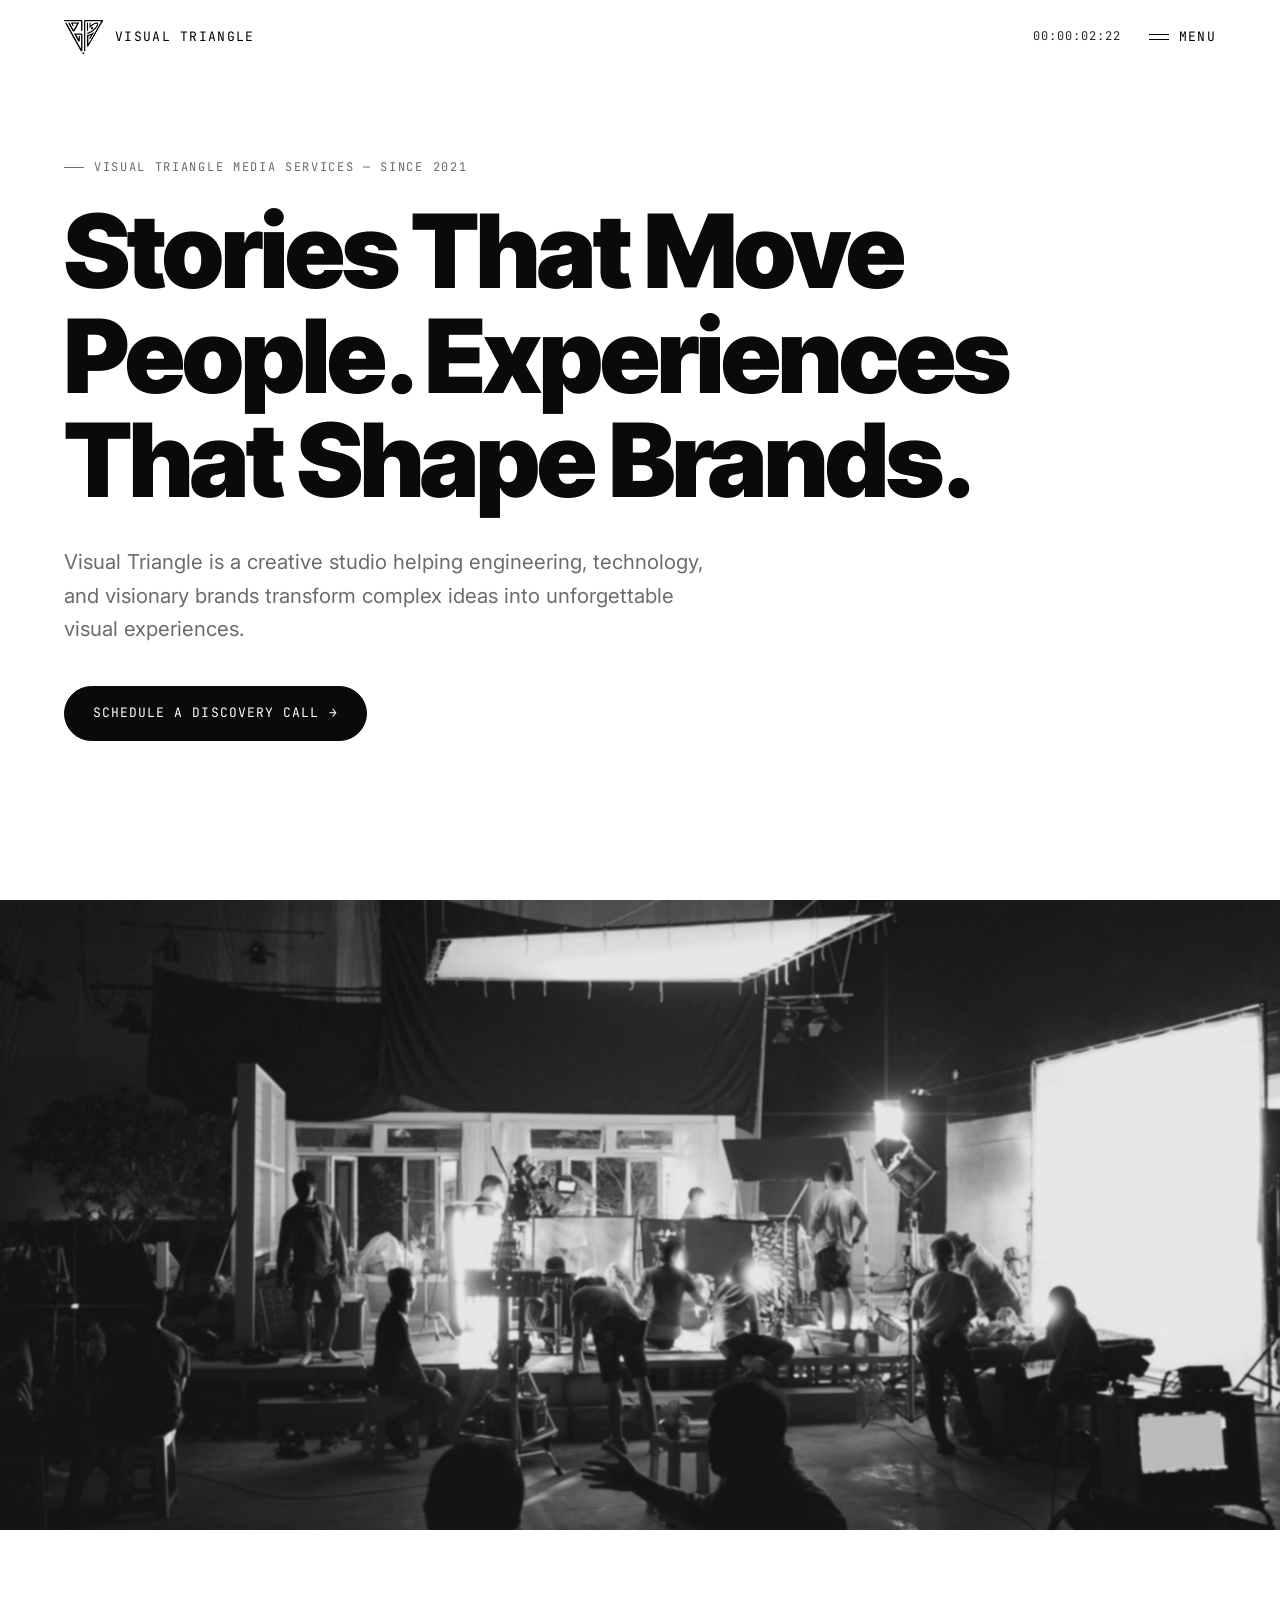
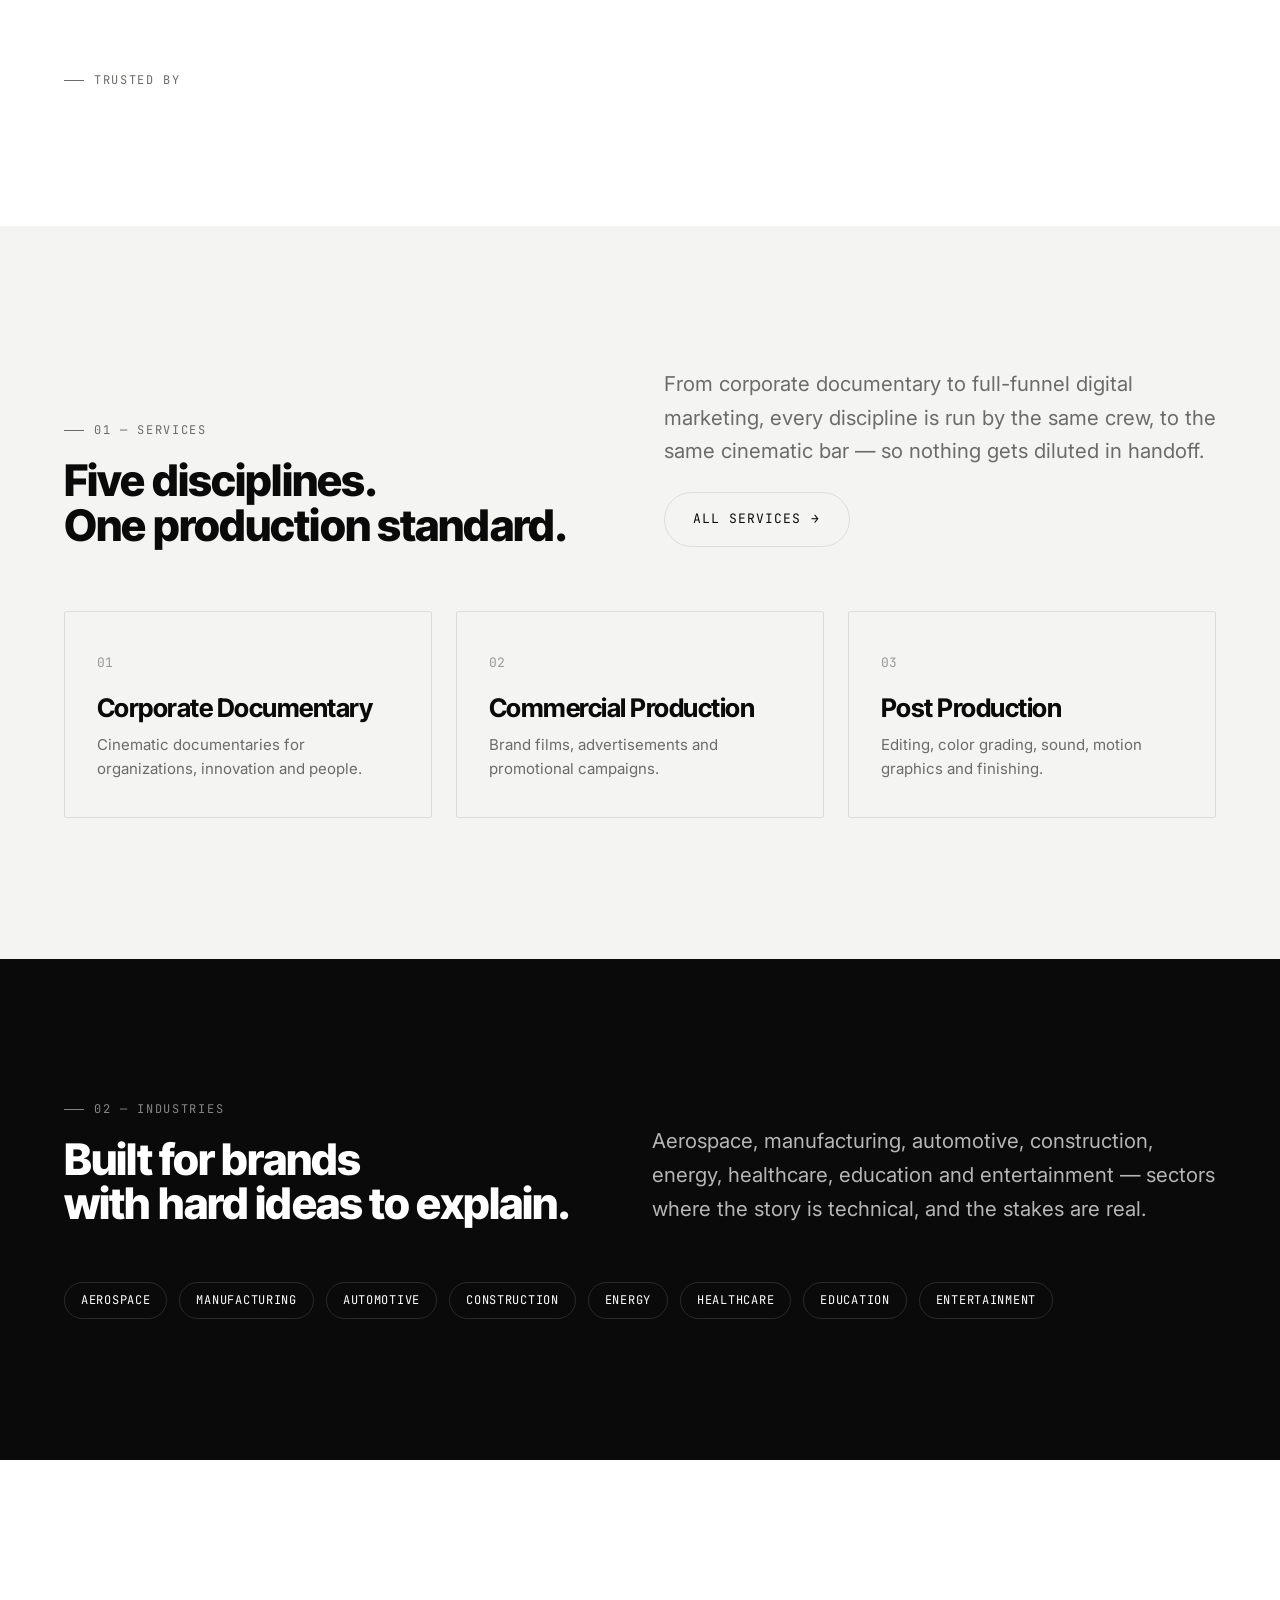
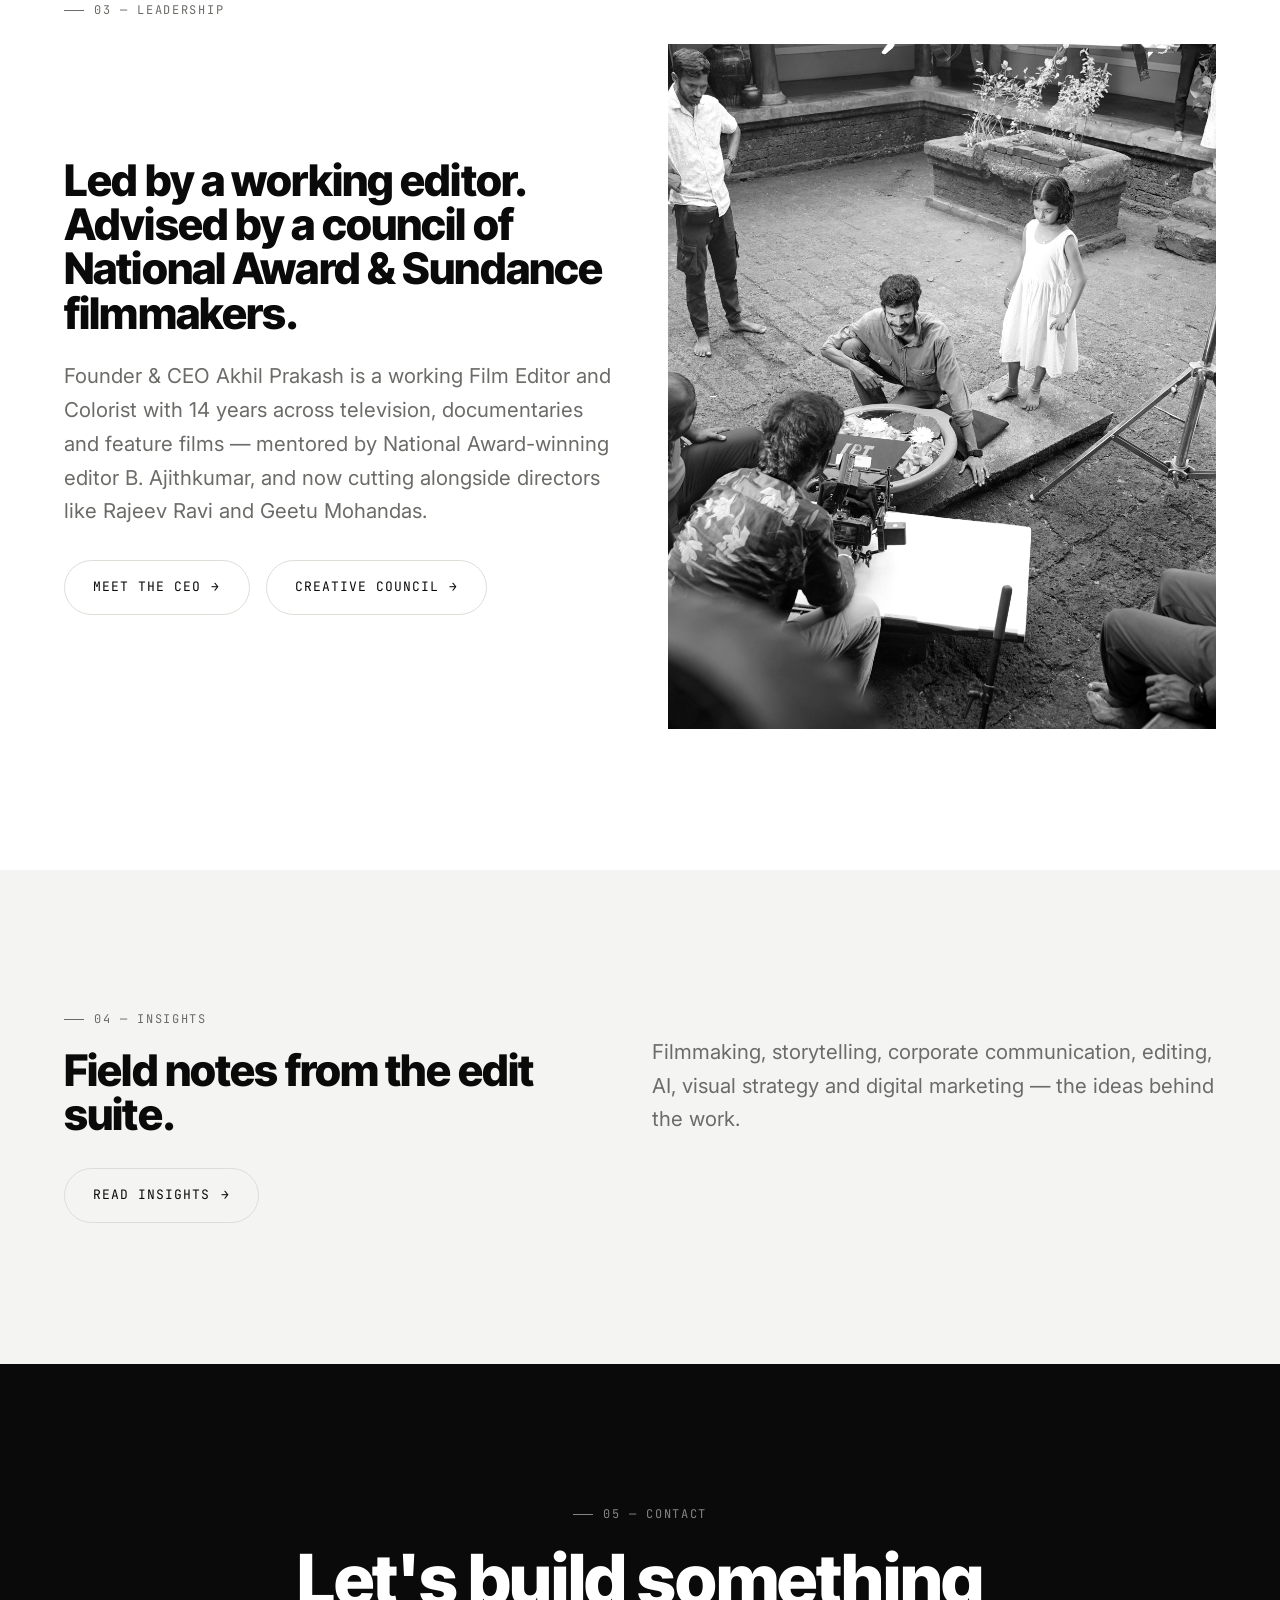
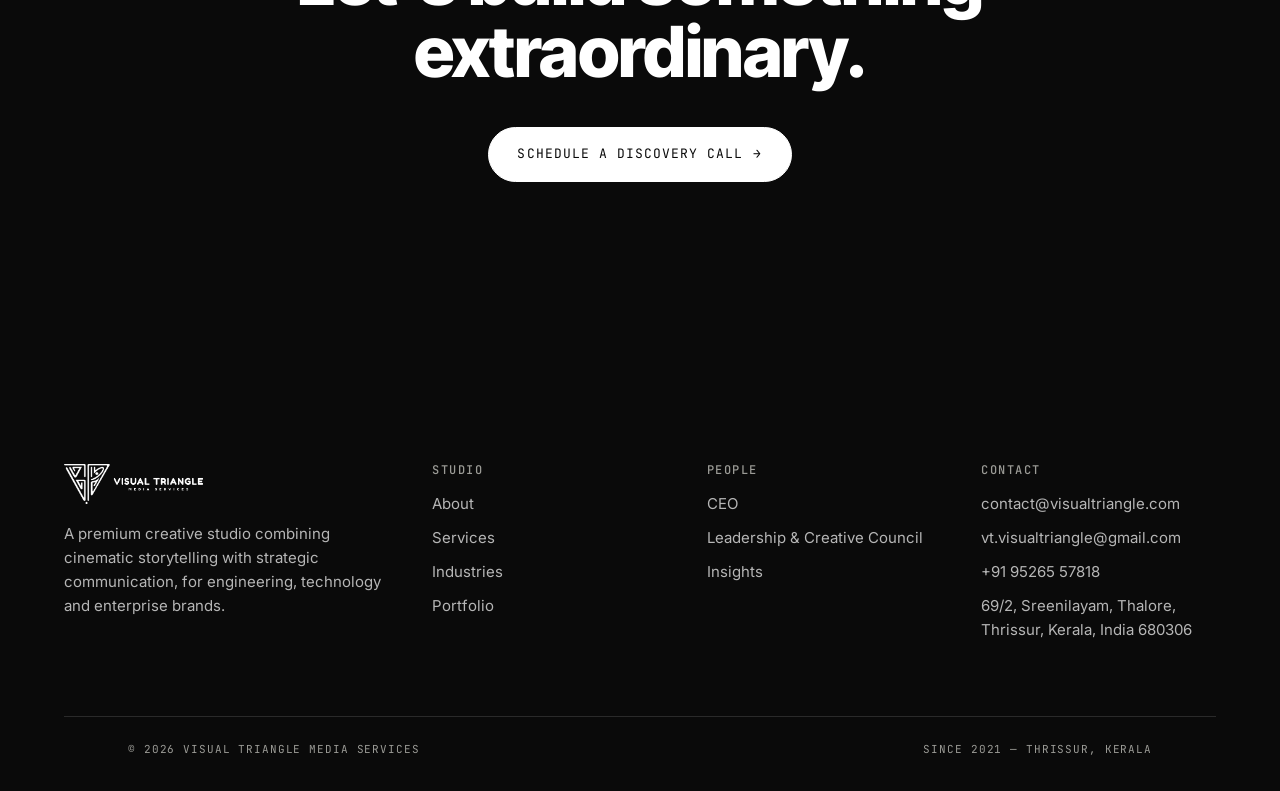
==== index.html @ 9cadf544 "Add files via upload" ====
<!DOCTYPE html>
<html lang="en">
<head>
<meta charset="UTF-8">
<meta name="viewport" content="width=device-width, initial-scale=1">
<title>Home — Visual Triangle Media Services</title>
<meta name="description" content="Engineering precision, cinematic storytelling — Visual Triangle Media Services.">
<link rel="icon" href="assets/vt_icon_black.png">
<link rel="stylesheet" href="styles.css">
</head>
<body>

<nav class="nav">
  <a href="index.html" class="nav-left">
    <img src="assets/vt_icon.png" class="nav-logo" alt="Visual Triangle">
    <span class="nav-word">Visual Triangle</span>
  </a>
  <div class="nav-right">
    <span class="timecode" data-timecode>00:00:00:00</span>
    <button class="menu-btn" data-menu-open>
      <span class="bars"><span></span><span></span></span>
      Menu
    </button>
  </div>
</nav>

<div class="nav-overlay" data-nav-overlay>
  <div class="nav-overlay-top">
    <a href="index.html" class="nav-left">
      <img src="assets/vt_icon.png" class="nav-logo" alt="Visual Triangle">
      <span class="nav-word">Visual Triangle</span>
    </a>
    <button class="nav-overlay-close" data-menu-close>Close &times;</button>
  </div>
  <ul class="nav-links">
    <li><a href="index.html"><span class="idx">01</span>Home</a></li>
<li><a href="about.html"><span class="idx">02</span>About</a></li>
<li><a href="services.html"><span class="idx">03</span>Services</a></li>
<li><a href="industries.html"><span class="idx">04</span>Industries</a></li>
<li><a href="portfolio.html"><span class="idx">05</span>Portfolio</a></li>
<li><a href="insights.html"><span class="idx">06</span>Insights</a></li>
<li><a href="contact.html"><span class="idx">07</span>Contact</a></li>
  </ul>
  <div class="nav-overlay-foot">
    <a href="mailto:contact@visualtriangle.com">contact@visualtriangle.com</a>
    <a href="mailto:vt.visualtriangle@gmail.com">vt.visualtriangle@gmail.com</a>
    <a href="tel:+919526557818">+91 95265 57818</a>
    <span>Thrissur, Kerala, India</span>
    <span>Since 2021</span>
  </div>
</div>

<header class="section" style="min-height:100vh; display:flex; flex-direction:column; justify-content:center; padding-top:140px;">
  <div class="wrap">
    <p class="eyebrow reveal">Visual Triangle Media Services — Since 2021</p>
    <h1 class="display-1 reveal" style="margin-top:22px; max-width:1100px;">Stories That Move<br>People. Experiences<br>That Shape Brands.</h1>
    <p class="lede reveal" style="margin-top:32px;">Visual Triangle is a creative studio helping engineering,
      technology, and visionary brands transform complex ideas into unforgettable visual experiences.</p>
    <div class="reveal" style="margin-top:40px; display:flex; gap:16px; flex-wrap:wrap;">
      <a href="contact.html" class="btn btn-solid">Schedule a Discovery Call <span class="btn-arrow">&rarr;</span></a>
    </div>
  </div>
</header>

<div class="figure reveal" style="height:70vh;">
  <img src="assets/photography/hero_filmset.jpg" alt="Visual Triangle on set, lighting a film production" class="kicker-photo">
</div>

<section class="section" style="padding-bottom:56px;">
  <div class="wrap">
    <p class="eyebrow reveal">Trusted by</p>
  </div>
  <div class="marquee reveal" style="margin-top:28px;">
    <div class="marquee-track">
      <img src="assets/clients/kaizen.png" alt="Kaizen">
      <img src="assets/clients/kolo.png" alt="Kolo">
      <img src="assets/clients/undp.png" alt="UNDP">
      <img src="assets/clients/bj_roofing.png" alt="B&J Roofing">
      <img src="assets/clients/bmh.png" alt="BMH">
      <img src="assets/clients/kwalkrete.png" alt="KwalKrete">
      <img src="assets/clients/roof_makers.png" alt="Roof Makers">
      <img src="assets/clients/nandilath_gmart.png" alt="Nandilath G-Mart">
      <img src="assets/clients/espanshe.png" alt="Espanshe">
      <img src="assets/clients/collective.png" alt="Collective Phase One">
      <img src="assets/clients/stoki.png" alt="Stoki">
      <img src="assets/clients/ansklu.png" alt="Ansklu">
      <img src="assets/clients/alpha_palliative.png" alt="Alpha Palliative Care">
      <img src="assets/clients/muzik247.png" alt="Muzik 247">
      <img src="assets/clients/thekkepat_films.png" alt="Thekkepat Films">
      <img src="assets/clients/kerala_forest.png" alt="Kerala Forest Department">
      <img src="assets/clients/ashwathy_chips.png" alt="Ashwathy Chips">
      <img src="assets/clients/filmroll.png" alt="Filmroll">
      <img src="assets/clients/ironmeka.png" alt="Ironmeka">
      <img src="assets/clients/konface.png" alt="Konface">
      <img src="assets/clients/cadbury.png" alt="Cadbury">
      <img src="assets/clients/impam.png" alt="Impam">
      <img src="assets/clients/kirtilals.png" alt="Kirtilals">
      <img src="assets/clients/myg.png" alt="MyG">
      <img src="assets/clients/swad.png" alt="Swad">
      <img src="assets/clients/netflix.png" alt="Netflix">
      <img src="assets/clients/sonyliv.png" alt="Sony LIV">
      <img src="assets/clients/disney_hotstar.png" alt="Disney+ Hotstar">
      <img src="assets/clients/jiohotstar.png" alt="JioHotstar">
      <!-- duplicate set for seamless loop -->
      <img src="assets/clients/kaizen.png" alt="Kaizen">
      <img src="assets/clients/kolo.png" alt="Kolo">
      <img src="assets/clients/undp.png" alt="UNDP">
      <img src="assets/clients/bj_roofing.png" alt="B&J Roofing">
      <img src="assets/clients/bmh.png" alt="BMH">
      <img src="assets/clients/kwalkrete.png" alt="KwalKrete">
      <img src="assets/clients/roof_makers.png" alt="Roof Makers">
      <img src="assets/clients/nandilath_gmart.png" alt="Nandilath G-Mart">
      <img src="assets/clients/espanshe.png" alt="Espanshe">
      <img src="assets/clients/collective.png" alt="Collective Phase One">
      <img src="assets/clients/stoki.png" alt="Stoki">
      <img src="assets/clients/ansklu.png" alt="Ansklu">
      <img src="assets/clients/alpha_palliative.png" alt="Alpha Palliative Care">
      <img src="assets/clients/muzik247.png" alt="Muzik 247">
      <img src="assets/clients/thekkepat_films.png" alt="Thekkepat Films">
      <img src="assets/clients/kerala_forest.png" alt="Kerala Forest Department">
      <img src="assets/clients/ashwathy_chips.png" alt="Ashwathy Chips">
      <img src="assets/clients/filmroll.png" alt="Filmroll">
      <img src="assets/clients/ironmeka.png" alt="Ironmeka">
      <img src="assets/clients/konface.png" alt="Konface">
      <img src="assets/clients/cadbury.png" alt="Cadbury">
      <img src="assets/clients/impam.png" alt="Impam">
      <img src="assets/clients/kirtilals.png" alt="Kirtilals">
      <img src="assets/clients/myg.png" alt="MyG">
      <img src="assets/clients/swad.png" alt="Swad">
      <img src="assets/clients/netflix.png" alt="Netflix">
      <img src="assets/clients/sonyliv.png" alt="Sony LIV">
      <img src="assets/clients/disney_hotstar.png" alt="Disney+ Hotstar">
      <img src="assets/clients/jiohotstar.png" alt="JioHotstar">
    </div>
  </div>
</section>

<section class="section section-dim">
  <div class="wrap">
    <div class="grid grid-2" style="align-items:end; gap:48px;">
      <div class="reveal">
        <p class="eyebrow">01 — Services</p>
        <h2 class="display-3" style="margin-top:18px;">Five disciplines.<br>One production standard.</h2>
      </div>
      <div class="reveal">
        <p class="lede">From corporate documentary to full-funnel digital marketing, every discipline is run by the
          same crew, to the same cinematic bar — so nothing gets diluted in handoff.</p>
        <a href="services.html" class="btn btn-ghost" style="margin-top:24px;">All Services <span class="btn-arrow">&rarr;</span></a>
      </div>
    </div>

    <div class="grid grid-3" style="margin-top:64px;">
      <div class="hairline-card reveal">
        <span class="index-num">01</span>
        <h3 class="h4" style="margin-top:20px;">Corporate Documentary</h3>
        <p style="margin-top:12px; color:var(--gray); font-size:15px;">Cinematic documentaries for organizations, innovation and people.</p>
      </div>
      <div class="hairline-card reveal">
        <span class="index-num">02</span>
        <h3 class="h4" style="margin-top:20px;">Commercial Production</h3>
        <p style="margin-top:12px; color:var(--gray); font-size:15px;">Brand films, advertisements and promotional campaigns.</p>
      </div>
      <div class="hairline-card reveal">
        <span class="index-num">03</span>
        <h3 class="h4" style="margin-top:20px;">Post Production</h3>
        <p style="margin-top:12px; color:var(--gray); font-size:15px;">Editing, color grading, sound, motion graphics and finishing.</p>
      </div>
    </div>
  </div>
</section>

<section class="section section-dark">
  <div class="wrap">
    <div class="grid grid-2" style="align-items:end;">
      <div class="reveal">
        <p class="eyebrow">02 — Industries</p>
        <h2 class="display-3" style="margin-top:18px;">Built for brands<br>with hard ideas to explain.</h2>
      </div>
      <p class="lede reveal">Aerospace, manufacturing, automotive, construction, energy, healthcare, education and
        entertainment — sectors where the story is technical, and the stakes are real.</p>
    </div>
    <div class="reveal" style="margin-top:56px; display:flex; flex-wrap:wrap; gap:12px;">
      <span class="tag-pill">Aerospace</span><span class="tag-pill">Manufacturing</span>
      <span class="tag-pill">Automotive</span><span class="tag-pill">Construction</span>
      <span class="tag-pill">Energy</span><span class="tag-pill">Healthcare</span>
      <span class="tag-pill">Education</span><span class="tag-pill">Entertainment</span>
    </div>
  </div>
</section>

<section class="section">
  <div class="wrap">
    <p class="eyebrow reveal">03 — Leadership</p>
    <div class="grid grid-2" style="margin-top:24px; gap:56px; align-items:center;">
      <div class="reveal">
        <h2 class="display-3">Led by a working editor.<br>Advised by a council of<br>National Award &amp; Sundance<br>filmmakers.</h2>
        <p class="lede" style="margin-top:24px;">Founder &amp; CEO Akhil Prakash is a working Film Editor and Colorist
          with 14 years across television, documentaries and feature films — mentored by National Award-winning
          editor B. Ajithkumar, and now cutting alongside directors like Rajeev Ravi and Geetu Mohandas.</p>
        <div style="margin-top:32px; display:flex; gap:16px; flex-wrap:wrap;">
          <a href="ceo.html" class="btn btn-ghost">Meet the CEO <span class="btn-arrow">&rarr;</span></a>
          <a href="leadership.html" class="btn btn-ghost">Creative Council <span class="btn-arrow">&rarr;</span></a>
        </div>
      </div>
      <div class="figure reveal" style="aspect-ratio:4/5;">
        <img src="assets/photography/leadership_home.jpg" alt="Akhil Prakash on set" class="kicker-photo">
      </div>
    </div>
  </div>
</section>

<section class="section section-dim">
  <div class="wrap">
    <div class="grid grid-2" style="align-items:end;">
      <div class="reveal">
        <p class="eyebrow">04 — Insights</p>
        <h2 class="display-3" style="margin-top:18px;">Field notes from the edit suite.</h2>
      </div>
      <p class="lede reveal">Filmmaking, storytelling, corporate communication, editing, AI, visual strategy and
        digital marketing — the ideas behind the work.</p>
    </div>
    <a href="insights.html" class="btn btn-ghost reveal" style="margin-top:32px;">Read Insights <span class="btn-arrow">&rarr;</span></a>
  </div>
</section>

<section class="section section-dark" style="text-align:center;">
  <div class="wrap">
    <p class="eyebrow reveal" style="justify-content:center;">05 — Contact</p>
    <h2 class="display-2 reveal" style="margin-top:20px;">Let's build something<br>extraordinary.</h2>
    <div class="reveal" style="margin-top:40px;">
      <a href="contact.html" class="btn btn-solid">Schedule a Discovery Call <span class="btn-arrow">&rarr;</span></a>
    </div>
  </div>
</section>

<footer class="site-footer">
  <div class="footer-top">
    <div class="footer-brand">
      <img src="assets/vt_logo.png" class="footer-logo" alt="Visual Triangle Media Services">
      <p>A premium creative studio combining cinematic storytelling with strategic communication, for engineering, technology and enterprise brands.</p>
    </div>
    <div class="footer-col">
      <h4>Studio</h4>
      <a href="about.html">About</a>
      <a href="services.html">Services</a>
      <a href="industries.html">Industries</a>
      <a href="portfolio.html">Portfolio</a>
    </div>
    <div class="footer-col">
      <h4>People</h4>
      <a href="ceo.html">CEO</a>
      <a href="leadership.html">Leadership &amp; Creative Council</a>
      <a href="insights.html">Insights</a>
    </div>
    <div class="footer-col">
      <h4>Contact</h4>
      <a href="mailto:contact@visualtriangle.com">contact@visualtriangle.com</a>
      <a href="mailto:vt.visualtriangle@gmail.com">vt.visualtriangle@gmail.com</a>
      <a href="tel:+919526557818">+91 95265 57818</a>
      <p>69/2, Sreenilayam, Thalore,<br>Thrissur, Kerala, India&nbsp;680306</p>
    </div>
  </div>
  <div class="footer-bottom">
    <span>&copy; <span data-year>2026</span> Visual Triangle Media Services</span>
    <span>Since 2021 — Thrissur, Kerala</span>
  </div>
</footer>
<script src="script.js"></script>
</body>
</html>
---- styles.css ----
/* ===================================================================
   VISUAL TRIANGLE — DESIGN SYSTEM
   Reference language: Apple (precision/restraint), SpaceX (bold grotesk,
   mission confidence), A24 (cinematic full-bleed, generous whitespace).
   Pure black / white / gray. No accent color.
   Signature: a running edit-timecode readout in the nav — the studio's
   whole identity is "engineering precision, cinematic storytelling",
   and a timecode is the one instrument that measures both.
=================================================================== */

@import url('https://fonts.googleapis.com/css2?family=Inter:wght@400;500;600&family=Inter+Tight:wght@700;800;900&family=JetBrains+Mono:wght@400;500&display=swap');

:root{
  --ink:#0A0A0A;
  --paper:#FFFFFF;
  --paper-dim:#F4F4F2;
  --line-on-light:#DDDDD8;
  --line-on-dark:#2A2A2A;
  --gray:#6B6B68;
  --gray-light:#9B9B96;
  --white-70:rgba(255,255,255,.7);
  --white-50:rgba(255,255,255,.5);
  --black-70:rgba(10,10,10,.7);
  --black-50:rgba(10,10,10,.5);

  --display: 'Inter Tight', 'Helvetica Neue', Arial, sans-serif;
  --body: 'Inter', 'Helvetica Neue', Arial, sans-serif;
  --mono: 'JetBrains Mono', 'SF Mono', Menlo, monospace;

  --edge: clamp(24px, 5vw, 96px);
  --section-pad: clamp(72px, 11vw, 160px);
  --radius: 2px;
}

*{margin:0;padding:0;box-sizing:border-box;}
html{scroll-behavior:smooth;}
@media (prefers-reduced-motion: reduce){
  html{scroll-behavior:auto;}
  *{animation-duration:.001ms !important; animation-iteration-count:1 !important; transition-duration:.001ms !important;}
}

body{
  font-family:var(--body);
  background:var(--paper);
  color:var(--ink);
  font-size:17px;
  line-height:1.6;
  -webkit-font-smoothing:antialiased;
  overflow-x:hidden;
}

img{max-width:100%;display:block;}
a{color:inherit;text-decoration:none;}
ul{list-style:none;}
button{font:inherit;background:none;border:none;cursor:pointer;color:inherit;}

/* ---------- type scale ---------- */
h1,h2,h3,h4{font-family:var(--display);font-weight:800;letter-spacing:-0.02em;line-height:1.02;}
.display-1{font-size:clamp(48px, 8vw, 128px);font-weight:900;letter-spacing:-0.03em;}
.display-2{font-size:clamp(36px, 5.5vw, 84px);font-weight:800;}
.display-3{font-size:clamp(28px, 3.4vw, 52px);font-weight:800;}
.h4{font-size:clamp(20px,2vw,26px);font-weight:700;}

.eyebrow{
  font-family:var(--mono);
  font-size:12px;
  letter-spacing:.14em;
  text-transform:uppercase;
  color:var(--gray);
  display:flex;
  align-items:center;
  gap:10px;
}
.eyebrow::before{content:"";width:20px;height:1px;background:currentColor;display:inline-block;}

.lede{font-size:clamp(17px,1.6vw,21px);color:var(--gray);line-height:1.65;max-width:640px;}
.on-dark .lede, .section-dark .lede{color:var(--white-70);}
.on-dark .eyebrow, .section-dark .eyebrow{color:var(--white-50);}

/* ---------- layout ---------- */
.wrap{padding-left:var(--edge);padding-right:var(--edge);}
.section{padding-top:var(--section-pad);padding-bottom:var(--section-pad);}
.section-dark{background:var(--ink);color:var(--paper);}
.section-dim{background:var(--paper-dim);}
.rule{height:1px;background:var(--line-on-light);border:none;}
.section-dark .rule{background:var(--line-on-dark);}

.grid{display:grid;gap:24px;}
.grid-2{grid-template-columns:repeat(2,1fr);}
.grid-3{grid-template-columns:repeat(3,1fr);}
.grid-4{grid-template-columns:repeat(4,1fr);}
.grid-12{grid-template-columns:repeat(12,1fr);}

@media (max-width: 900px){
  .grid-2,.grid-3{grid-template-columns:1fr;}
  .grid-4{grid-template-columns:repeat(2,1fr);}
}
@media (max-width: 520px){
  .grid-4{grid-template-columns:1fr;}
}

.council-row{display:grid; grid-template-columns:140px 1fr 1.6fr; gap:40px; align-items:start;}
@media (max-width: 900px){
  .council-row{grid-template-columns:100px 1fr; }
  .council-row .council-bio{grid-column:1 / -1;}
}
@media (max-width: 560px){
  .council-row{grid-template-columns:1fr;}
  .council-row .council-bio{grid-column:auto;}
}

.article-row{display:grid; grid-template-columns:220px 1fr; gap:40px; padding:48px 0;}
@media (max-width: 700px){
  .article-row{grid-template-columns:1fr; gap:14px;}
}

/* ---------- buttons ---------- */
.btn{
  display:inline-flex;align-items:center;gap:10px;
  font-family:var(--mono);font-size:13px;letter-spacing:.08em;text-transform:uppercase;
  padding:16px 28px;border-radius:999px;border:1px solid var(--ink);
  transition:background .25s ease, color .25s ease, border-color .25s ease, transform .2s ease;
  white-space:nowrap;
}
.btn:hover{transform:translateY(-1px);}
.btn-solid{background:var(--ink);color:var(--paper);}
.btn-solid:hover{background:#2A2A2A;}
.on-dark .btn, .section-dark .btn{border-color:var(--paper);}
.on-dark .btn-solid, .section-dark .btn-solid{background:var(--paper);color:var(--ink);}
.on-dark .btn-solid:hover, .section-dark .btn-solid:hover{background:#E5E5E0;}
.btn-ghost{border-color:var(--line-on-light);}
.on-dark .btn-ghost, .section-dark .btn-ghost{border-color:var(--line-on-dark);}
.btn-arrow{transition:transform .25s ease;}
.btn:hover .btn-arrow{transform:translateX(3px);}

/* ---------- nav ---------- */
.nav{
  position:fixed;top:0;left:0;right:0;z-index:100;
  display:flex;align-items:center;justify-content:space-between;
  padding:20px var(--edge);
  mix-blend-mode:difference;
}
.nav-left{display:flex;align-items:center;gap:12px;}
.nav-logo{height:34px;width:auto;}
.nav-word{font-family:var(--mono);font-size:13px;letter-spacing:.1em;color:#fff;text-transform:uppercase;}
.nav-right{display:flex;align-items:center;gap:28px;}
.timecode{font-family:var(--mono);font-size:12px;letter-spacing:.08em;color:#fff;opacity:.85;}
.menu-btn{font-family:var(--mono);font-size:13px;letter-spacing:.1em;text-transform:uppercase;color:#fff;display:flex;align-items:center;gap:10px;}
.menu-btn .bars{display:flex;flex-direction:column;gap:4px;width:20px;}
.menu-btn .bars span{height:1px;background:#fff;display:block;}

/* full-screen nav overlay */
.nav-overlay{
  position:fixed;inset:0;z-index:200;
  background:var(--ink);color:var(--paper);
  display:flex;flex-direction:column;justify-content:space-between;
  padding:20px var(--edge) 32px;
  overflow-y:auto;
  transform:translateY(-100%);
  transition:transform .55s cubic-bezier(.76,0,.24,1);
  pointer-events:none;
}
.nav-overlay.open{transform:translateY(0); pointer-events:auto;}
.nav-overlay-top{display:flex;align-items:center;justify-content:space-between;}
.nav-overlay-close{font-family:var(--mono);font-size:13px;letter-spacing:.1em;text-transform:uppercase;display:flex;align-items:center;gap:10px;}
.nav-links{margin-top:auto;margin-bottom:auto;}
.nav-links li{border-top:1px solid var(--line-on-dark);}
.nav-links li:last-child{border-bottom:1px solid var(--line-on-dark);}
.nav-links a{
  display:flex;align-items:baseline;gap:22px;
  padding:16px 0;font-family:var(--display);font-weight:800;
  font-size:clamp(30px,5.6vw,58px);letter-spacing:-0.02em;
  transition:padding-left .3s ease, color .3s ease;
}
.nav-links a .idx{font-family:var(--mono);font-size:14px;color:var(--gray-light);font-weight:400;}
.nav-links a:hover{padding-left:18px;color:var(--white-70);}
.nav-overlay-foot{display:flex;flex-wrap:wrap;gap:12px 32px;font-family:var(--mono);font-size:12px;letter-spacing:.06em;color:var(--gray-light);text-transform:uppercase;}
.nav-overlay-foot a:hover{color:#fff;}

body.nav-open{overflow:hidden;}

/* ---------- footer ---------- */
.site-footer{background:var(--ink);color:var(--paper);padding:var(--section-pad) 0 32px;}
.footer-top{display:grid;grid-template-columns:1.4fr 1fr 1fr 1fr;gap:40px;padding:0 var(--edge) 64px;}
.footer-logo{height:40px;width:auto;margin-bottom:18px;display:block;}
.footer-brand p{color:var(--white-70);max-width:320px;font-size:15px;}
.footer-col h4{font-family:var(--mono);font-size:12px;letter-spacing:.12em;text-transform:uppercase;color:var(--gray-light);margin-bottom:16px;font-weight:500;}
.footer-col a, .footer-col p{display:block;color:var(--white-70);font-size:15px;margin-bottom:10px;transition:color .2s;}
.footer-col a:hover{color:#fff;}
.footer-bottom{display:flex;justify-content:space-between;align-items:center;padding:24px var(--edge) 0;border-top:1px solid var(--line-on-dark);margin:0 var(--edge);font-family:var(--mono);font-size:11px;letter-spacing:.08em;color:var(--gray-light);text-transform:uppercase;flex-wrap:wrap;gap:12px;}

@media (max-width:900px){
  .footer-top{grid-template-columns:1fr 1fr;padding-left:var(--edge);padding-right:var(--edge);}
  .footer-bottom{margin:0;padding-left:var(--edge);padding-right:var(--edge);}
}

/* ---------- reveal on scroll ---------- */
.reveal{opacity:0;transform:translateY(24px);transition:opacity .8s ease, transform .8s ease;}
.reveal.in{opacity:1;transform:none;}

/* ---------- misc components ---------- */
.hairline-card{border:1px solid var(--line-on-light);padding:36px 32px;border-radius:var(--radius);transition:border-color .25s ease, background .25s ease, transform .25s ease, box-shadow .25s ease;}
.hairline-card:hover{border-color:var(--ink); transform:translateY(-4px); box-shadow:0 16px 32px rgba(0,0,0,.08);}

/* ---- Insights: topic grid boxes ---- */
.insight-box{display:block; padding:28px 26px; border-right:1px solid var(--line-on-light); border-bottom:1px solid var(--line-on-light); background:var(--paper); transition:background .2s ease, color .2s ease;}
.insight-box:hover{background:var(--paper-dim);}
.insight-box .index-num{font-family:var(--mono); font-size:12px; color:var(--gray-light);}
.insight-box-title{margin-top:18px; font-size:19px;}
.insight-box-dark{background:var(--ink); color:var(--paper); border-right:none;}
.insight-box-dark .insight-box-title{color:var(--paper);}
.insight-box-dark .index-num{color:var(--gray-light);}
.insight-box-dark:hover{background:#1c1c1c;}
@media (max-width:900px){
  .insight-box{border-right:1px solid var(--line-on-light);}
}

/* ---- Insights: click-to-expand article accordion ---- */
details.insight-article summary{list-style:none; cursor:pointer; display:flex; align-items:center; justify-content:space-between; gap:20px; padding:28px 0; font-family:var(--mono);}
details.insight-article summary::-webkit-details-marker{display:none;}
details.insight-article summary .eyebrow{color:var(--gray);}
details.insight-article summary .index-num{color:var(--gray-light);}
details.insight-article .insight-toggle{font-family:var(--mono); font-size:13px; letter-spacing:.04em; color:var(--ink); white-space:nowrap; display:flex; align-items:center; gap:6px;}
details.insight-article[open] summary .insight-toggle{color:var(--gray);}
details.insight-article .insight-article-body{padding-bottom:32px;}
.section-dark .hairline-card{border-color:var(--line-on-dark);}
.section-dark .hairline-card:hover{border-color:var(--paper); box-shadow:0 16px 32px rgba(0,0,0,.5);}

.tile-box{transition:background .25s ease, transform .25s ease, box-shadow .25s ease; position:relative; z-index:1;}
.tile-box:hover{transform:translateY(-4px); box-shadow:0 16px 32px rgba(0,0,0,.08); z-index:2;}
.section-dark .tile-box:hover, .tile-box.on-dark:hover{box-shadow:0 16px 32px rgba(0,0,0,.5);}

.index-num{font-family:var(--mono);font-size:13px;color:var(--gray-light);}

.marquee{overflow:hidden;position:relative;-webkit-mask-image:linear-gradient(90deg,transparent,#000 8%,#000 92%,transparent);mask-image:linear-gradient(90deg,transparent,#000 8%,#000 92%,transparent);}
.marquee-track{display:flex;align-items:center;gap:72px;width:max-content;animation:scroll-x 52s linear infinite;}
@keyframes scroll-x{from{transform:translateX(0);}to{transform:translateX(-50%);}}
.marquee img{height:52px;width:auto;filter:grayscale(1);opacity:.55;transition:opacity .25s ease, filter .25s ease, transform .25s ease;}
.marquee img:hover{opacity:1; filter:grayscale(0); transform:translateY(-2px);}

.tag-pill{
  font-family:var(--mono);font-size:12px;letter-spacing:.06em;text-transform:uppercase;
  border:1px solid var(--line-on-light);border-radius:999px;padding:8px 16px;
  display:inline-block; transition:background .25s ease, color .25s ease, border-color .25s ease, transform .2s ease;
}
.tag-pill:hover{background:var(--paper); color:var(--ink); border-color:var(--paper); transform:translateY(-2px);}
.section-dark .tag-pill{border-color:var(--line-on-dark);}

.figure{position:relative;overflow:hidden;background:#111;}
.figure img, .figure video{width:100%;height:100%;object-fit:cover;transition:transform .7s cubic-bezier(.22,1,.36,1), filter .5s ease;}
.figure:hover video{transform:scale(1.04);}
.video-badge{
  position:absolute; top:14px; right:14px; z-index:2;
  font-family:var(--mono); font-size:10px; letter-spacing:.08em; color:#fff; text-transform:uppercase;
  background:rgba(0,0,0,.55); border-radius:999px; padding:5px 12px; display:flex; align-items:center; gap:6px;
}
.video-badge::before{content:""; width:0; height:0; border-style:solid; border-width:4px 0 4px 7px; border-color:transparent transparent transparent #fff;}
.figure:hover img{transform:scale(1.04);}

.kicker-photo{filter:grayscale(1) contrast(1.05);}
.figure:hover .kicker-photo{filter:grayscale(0) contrast(1.02);}

::selection{background:var(--ink);color:var(--paper);}

.text-link{position:relative; display:inline-block;}
.text-link::after{
  content:""; position:absolute; left:0; right:100%; bottom:-2px; height:2px;
  background:currentColor; transition:right .3s cubic-bezier(.65,0,.35,1);
}
.text-link:hover::after{right:0;}

/* ---------- poster card (real poster image + text overlay) ---------- */
.poster-card{
  position:relative; aspect-ratio:2/3; overflow:hidden;
  background:#0A0A0A;
  border:1px solid var(--line-on-dark);
  display:flex; flex-direction:column; justify-content:flex-end;
  border-radius:2px;
  transition:transform .35s cubic-bezier(.22,1,.36,1), border-color .3s ease, box-shadow .35s ease;
}
.poster-card:hover{transform:translateY(-6px); border-color:var(--gray-light); box-shadow:0 20px 40px rgba(0,0,0,.5);}
.poster-card img{
  position:absolute; inset:0; width:100%; height:100%; object-fit:cover; z-index:0;
  transition:transform .5s cubic-bezier(.22,1,.36,1);
}
.poster-card:hover img{transform:scale(1.05);}
.poster-card::after{
  content:""; position:absolute; inset:0; z-index:1;
  background:linear-gradient(0deg, rgba(0,0,0,.92) 0%, rgba(0,0,0,.55) 32%, rgba(0,0,0,0) 62%);
}
.poster-card .poster-inner{position:relative; z-index:2; padding:18px;}
.poster-card .poster-year{
  position:absolute; top:14px; right:14px; z-index:2;
  font-family:var(--mono); font-size:10px; letter-spacing:.08em; color:#fff;
  background:rgba(0,0,0,.55); backdrop-filter:blur(2px); border-radius:999px; padding:4px 10px;
}
.poster-card .poster-title{
  font-family:var(--display); font-weight:800;
  font-size:clamp(15px,1.4vw,19px); line-height:1.08; letter-spacing:-.01em; color:#fff;
}
.poster-card .poster-dir{
  margin-top:8px; font-family:var(--mono);
  font-size:10px; letter-spacing:.05em; text-transform:uppercase; color:rgba(255,255,255,.75);
}
.poster-card.poster-lg .poster-title{font-size:clamp(19px,2vw,26px);}
.poster-card.poster-lg .poster-inner{padding:22px;}
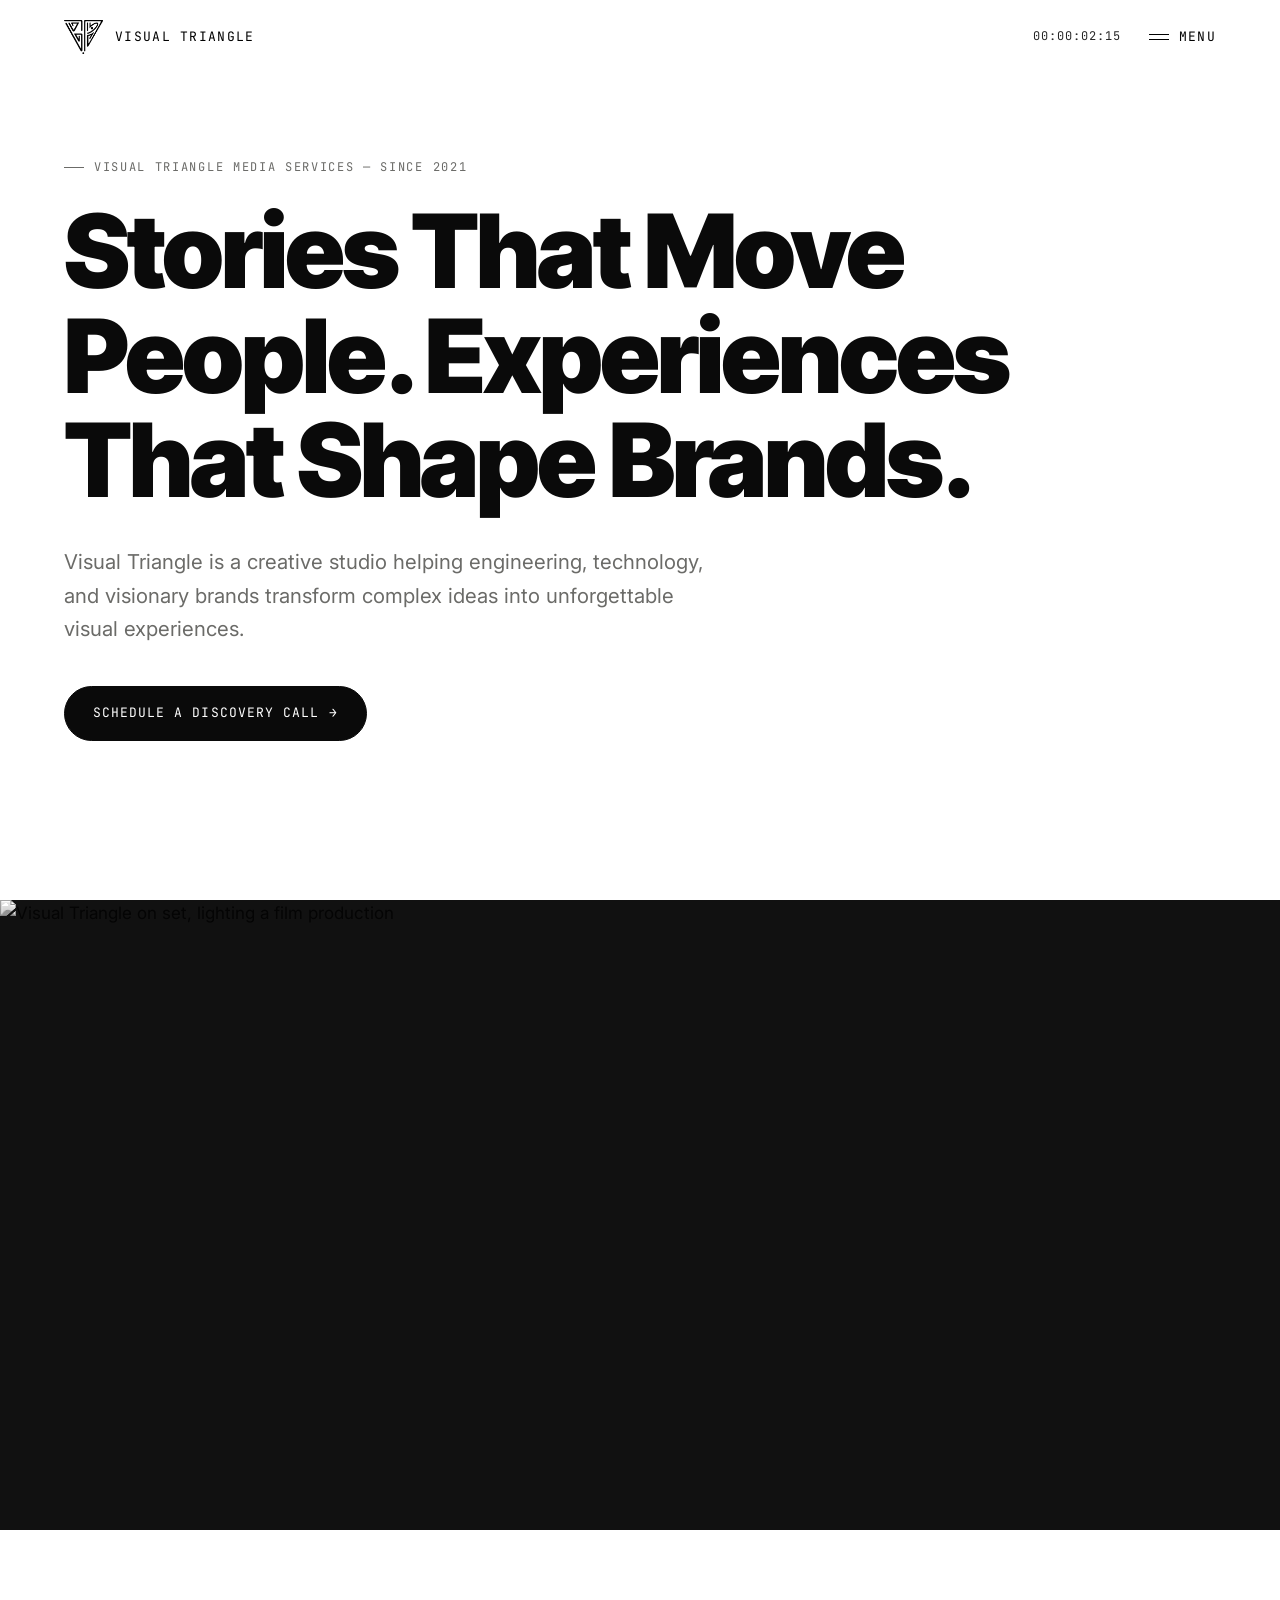
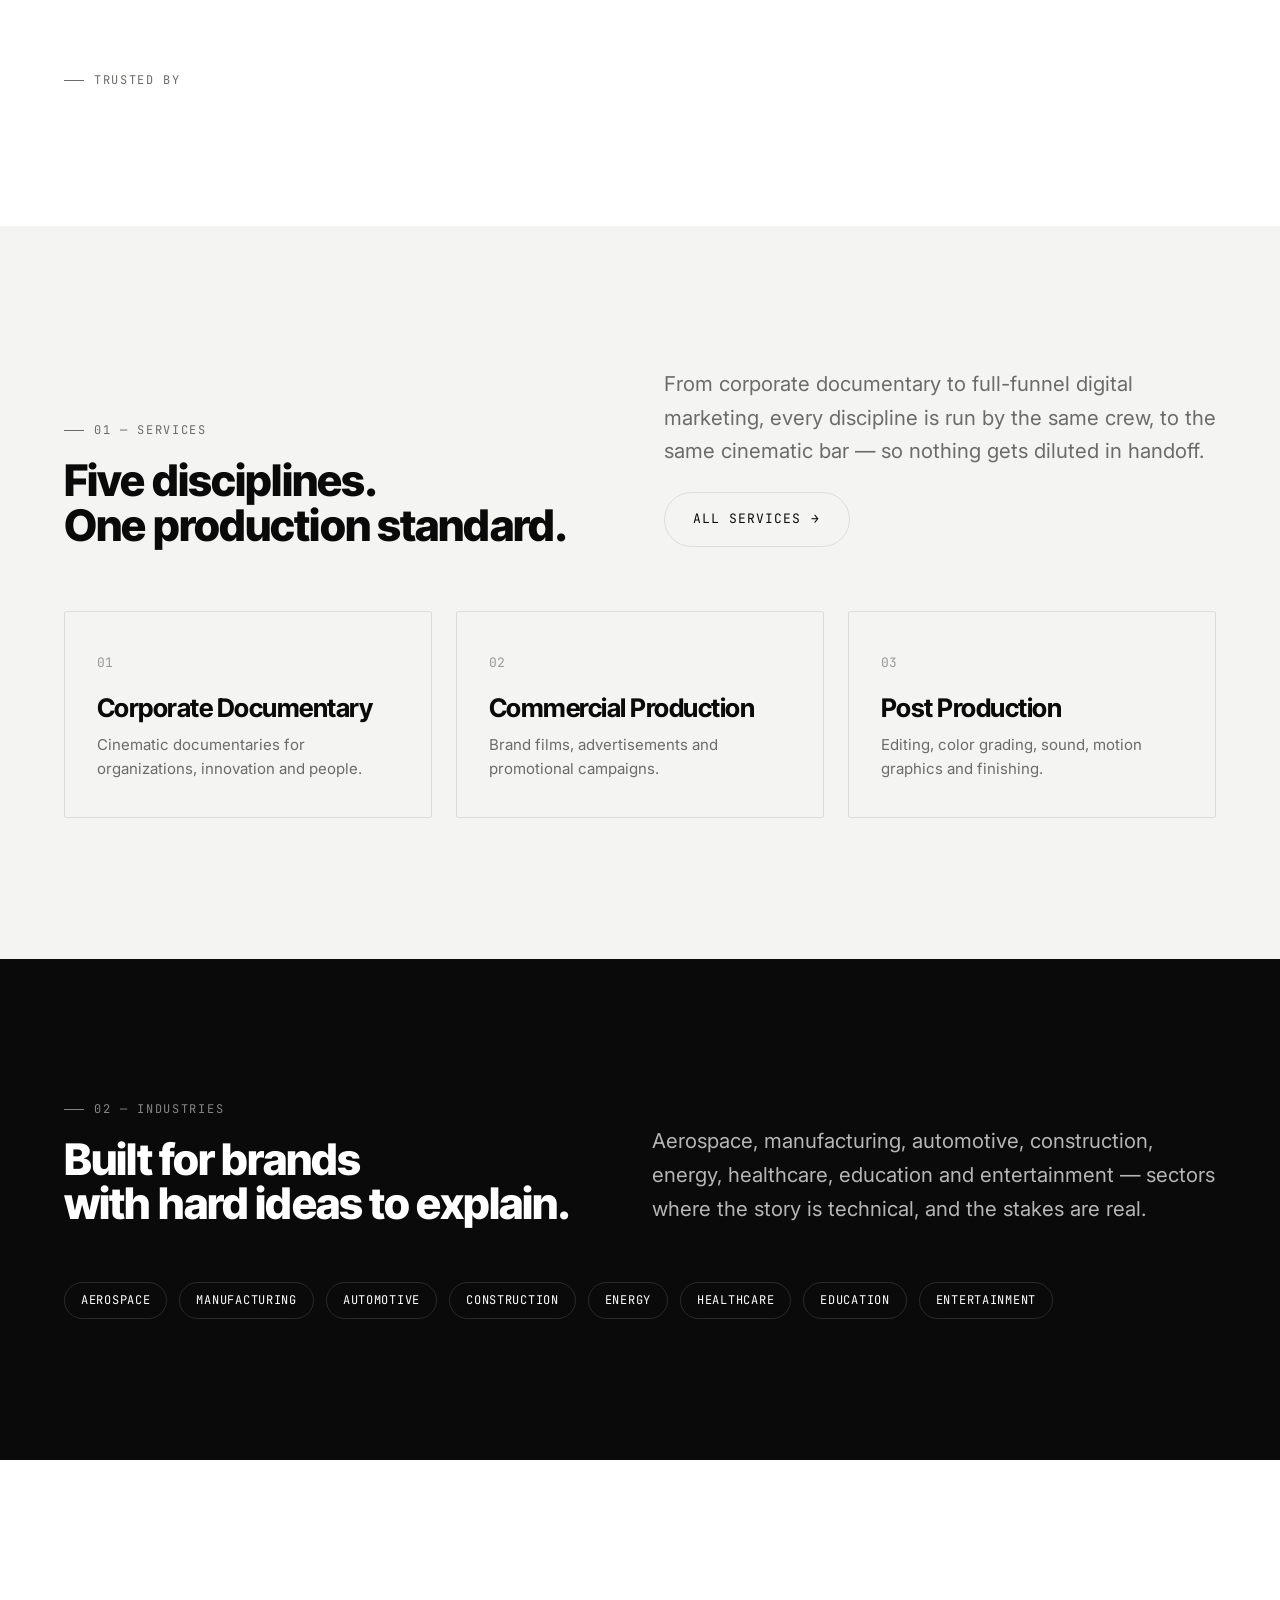
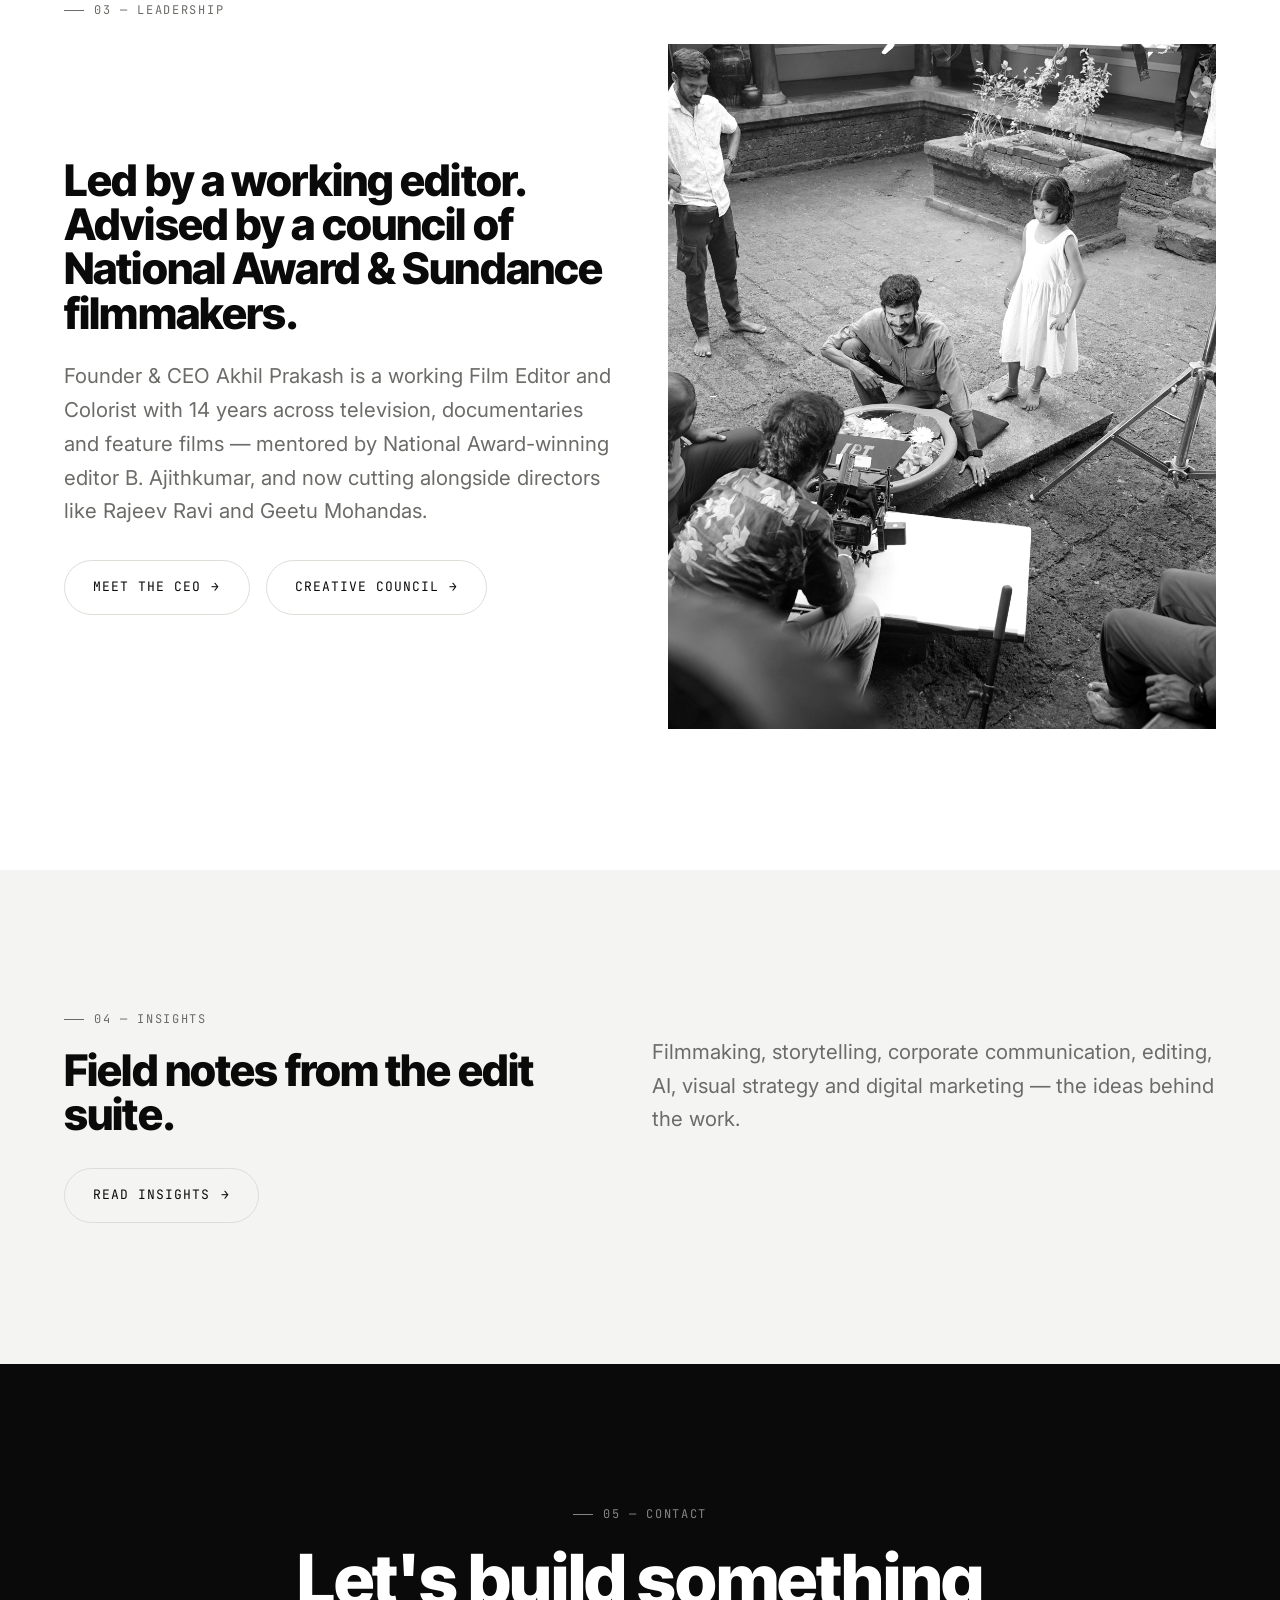
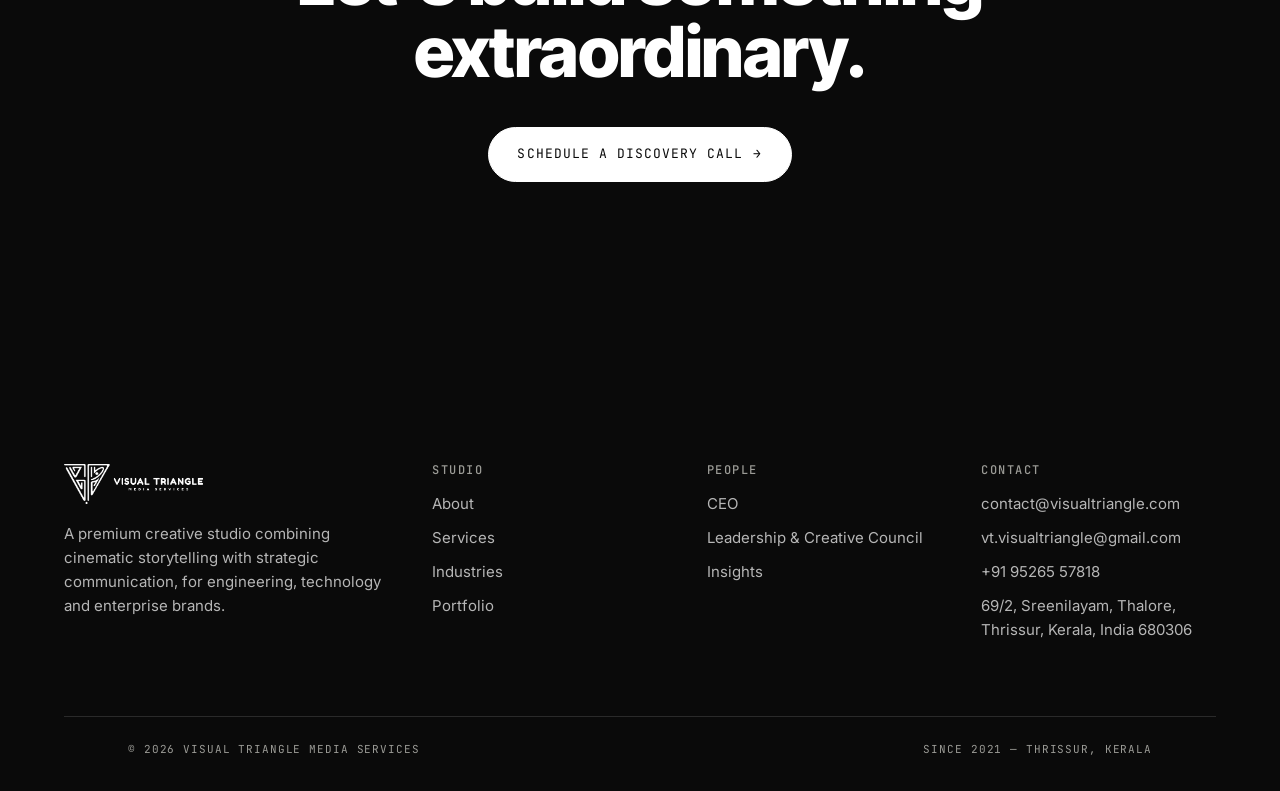
==== commit 0784deb2: "Add files via upload" ====
--- a/index.html
+++ b/index.html
@@ -39,7 +39,7 @@
 <li><a href="industries.html"><span class="idx">04</span>Industries</a></li>
 <li><a href="portfolio.html"><span class="idx">05</span>Portfolio</a></li>
 <li><a href="insights.html"><span class="idx">06</span>Insights</a></li>
-<li><a href="contact.html"><span class="idx">07</span>Contact</a></li>
+<li><a href="contact.php"><span class="idx">07</span>Contact</a></li>
   </ul>
   <div class="nav-overlay-foot">
     <a href="mailto:contact@visualtriangle.com">contact@visualtriangle.com</a>
@@ -57,13 +57,13 @@
     <p class="lede reveal" style="margin-top:32px;">Visual Triangle is a creative studio helping engineering,
       technology, and visionary brands transform complex ideas into unforgettable visual experiences.</p>
     <div class="reveal" style="margin-top:40px; display:flex; gap:16px; flex-wrap:wrap;">
-      <a href="contact.html" class="btn btn-solid">Schedule a Discovery Call <span class="btn-arrow">&rarr;</span></a>
+      <a href="contact.php" class="btn btn-solid">Schedule a Discovery Call <span class="btn-arrow">&rarr;</span></a>
     </div>
   </div>
 </header>
 
 <div class="figure reveal" style="height:70vh;">
-  <img src="assets/photography/hero_filmset.jpg" alt="Visual Triangle on set, lighting a film production" class="kicker-photo">
+  <img src="assets/photography/Media.jpeg" alt="Visual Triangle on set, lighting a film production" class="kicker-photo">
 </div>
 
 <section class="section" style="padding-bottom:56px;">
@@ -228,7 +228,7 @@
     <p class="eyebrow reveal" style="justify-content:center;">05 — Contact</p>
     <h2 class="display-2 reveal" style="margin-top:20px;">Let's build something<br>extraordinary.</h2>
     <div class="reveal" style="margin-top:40px;">
-      <a href="contact.html" class="btn btn-solid">Schedule a Discovery Call <span class="btn-arrow">&rarr;</span></a>
+      <a href="contact.php" class="btn btn-solid">Schedule a Discovery Call <span class="btn-arrow">&rarr;</span></a>
     </div>
   </div>
 </section>
--- a/styles.css
+++ b/styles.css
@@ -237,6 +237,7 @@
 @keyframes scroll-x{from{transform:translateX(0);}to{transform:translateX(-50%);}}
 .marquee img{height:52px;width:auto;filter:grayscale(1);opacity:.55;transition:opacity .25s ease, filter .25s ease, transform .25s ease;}
 .marquee img:hover{opacity:1; filter:grayscale(0); transform:translateY(-2px);}
+.marquee img[alt="Sony LIV"],.marquee img[alt="JioHotstar"]{border-radius:10px;}
 
 .tag-pill{
   font-family:var(--mono);font-size:12px;letter-spacing:.06em;text-transform:uppercase;
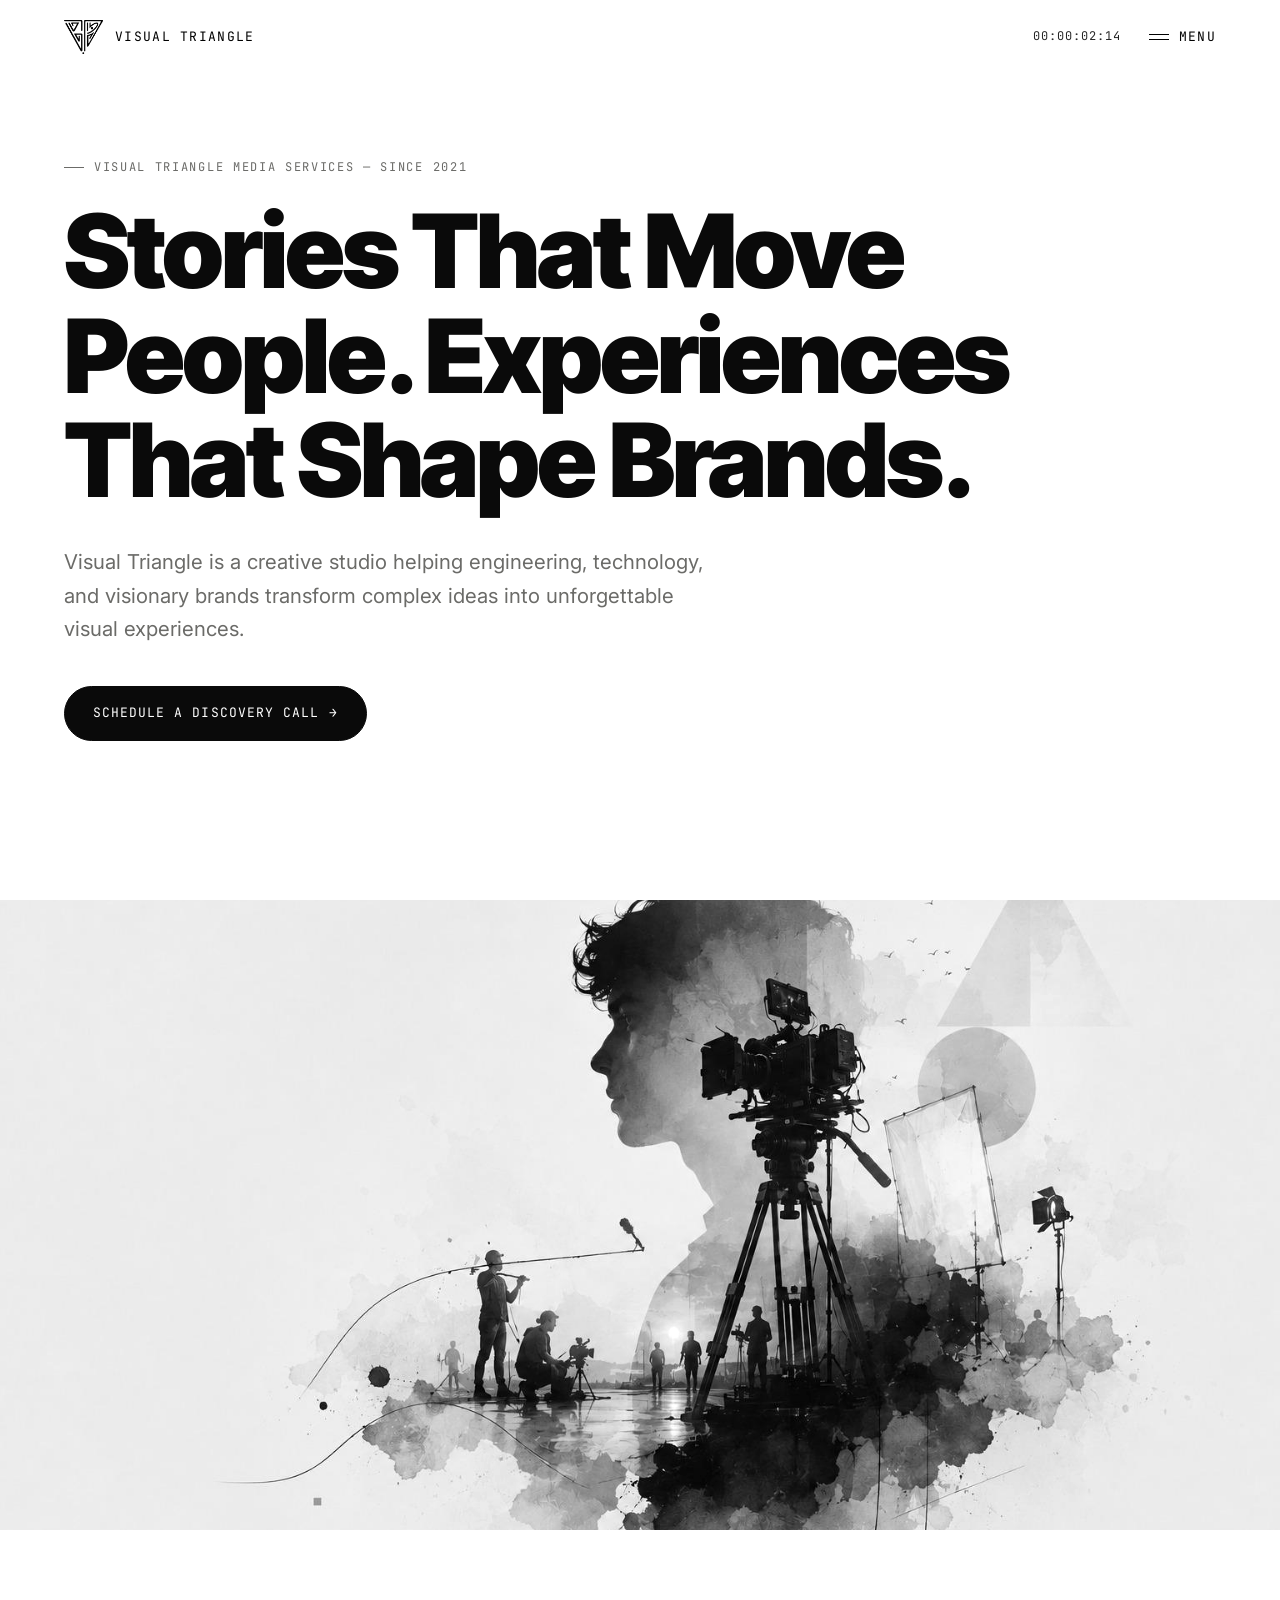
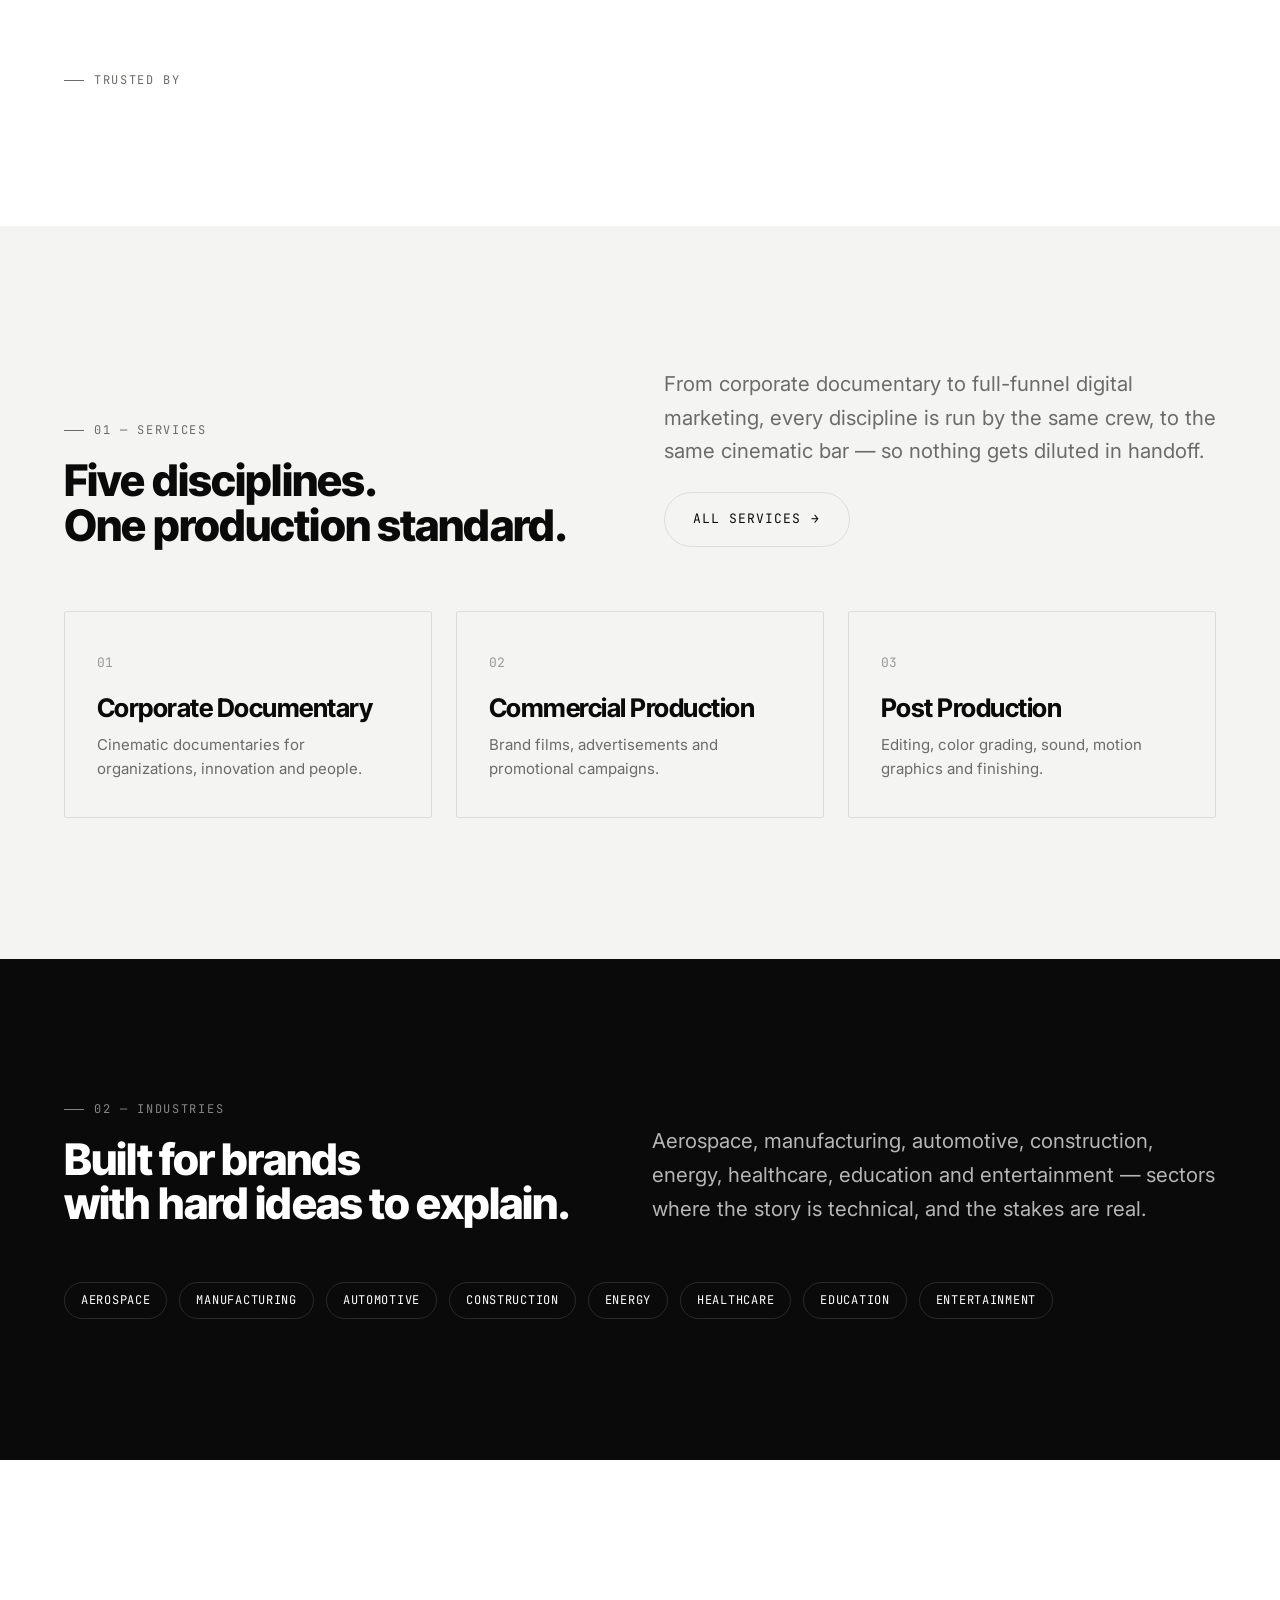
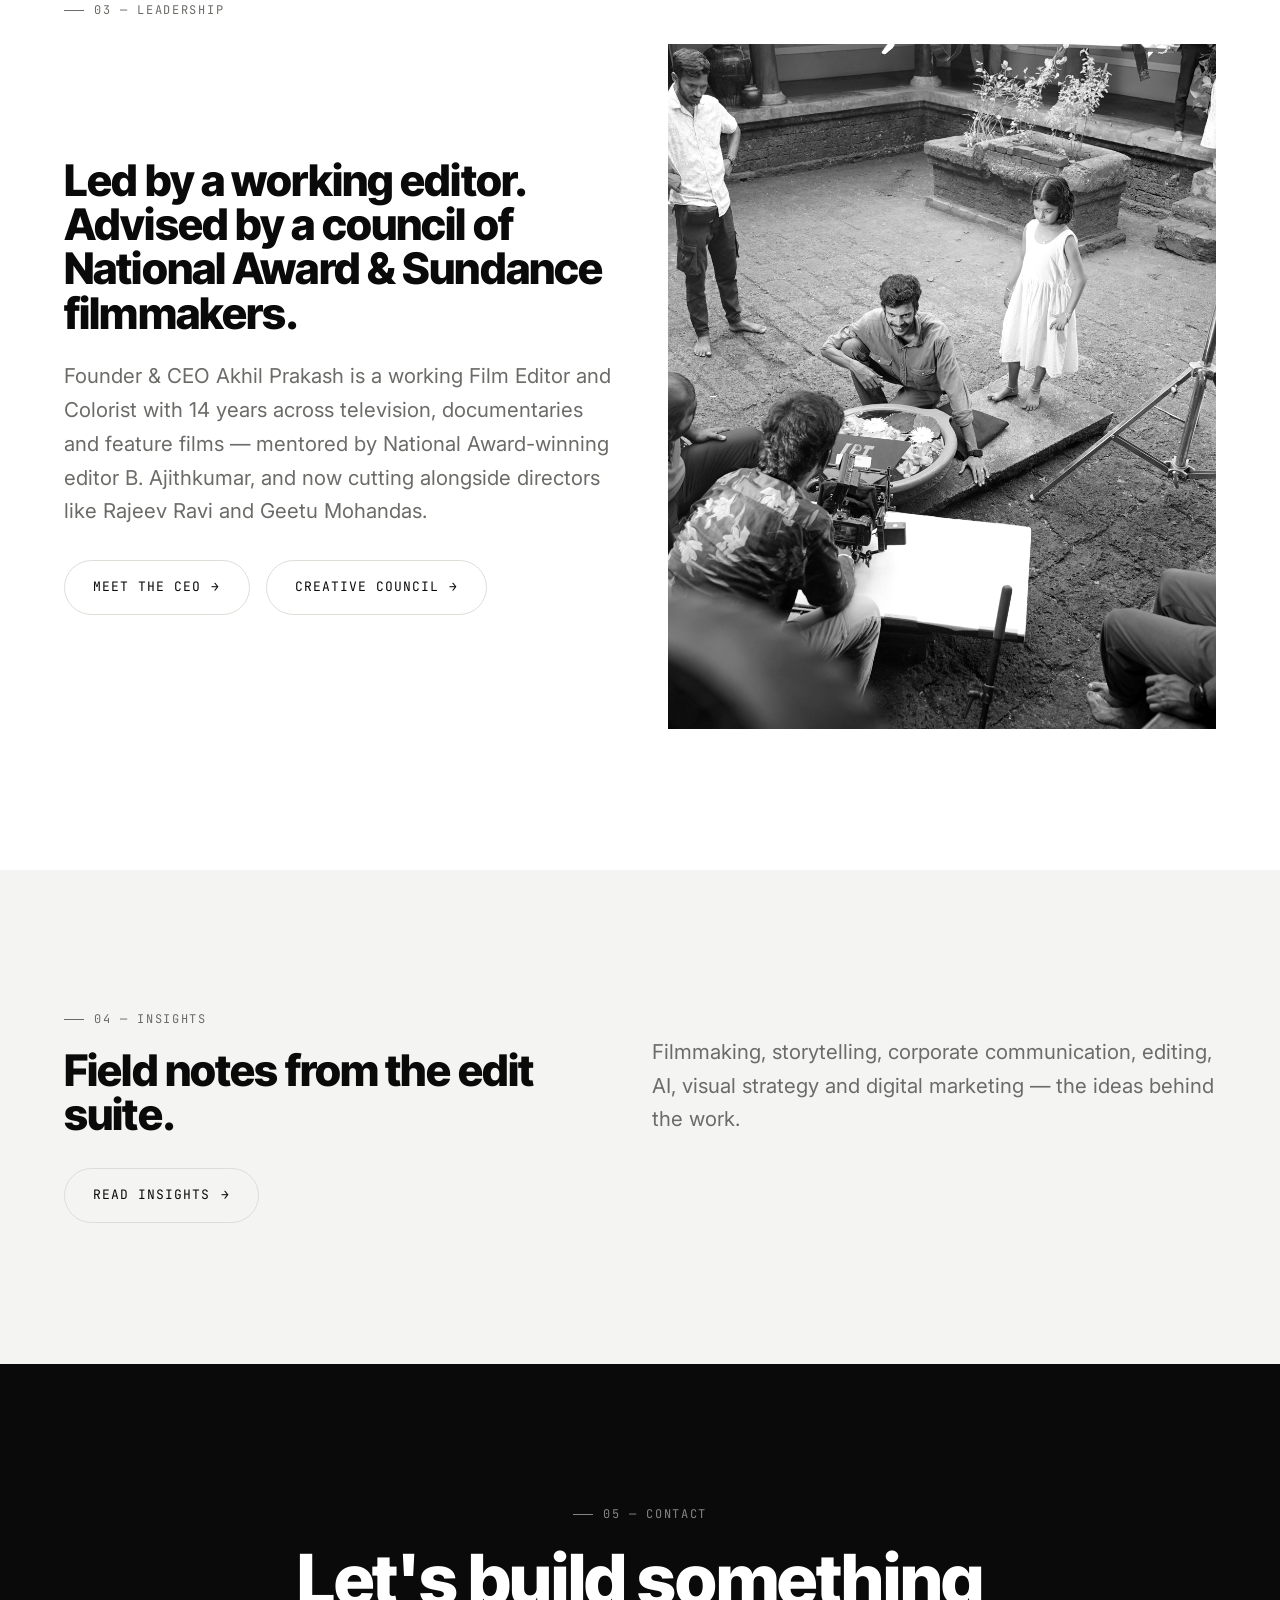
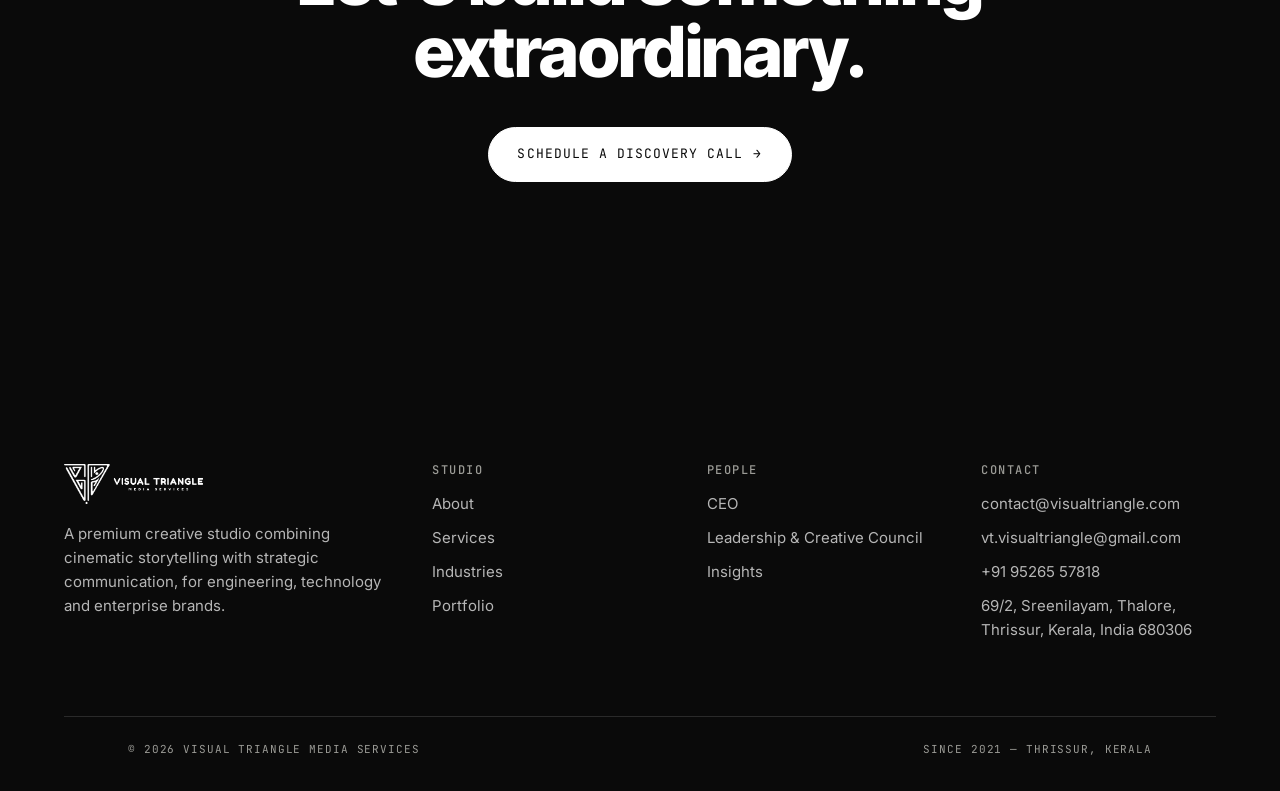
==== commit 576f73fd: "index.html" ====
--- a/index.html
+++ b/index.html
@@ -72,6 +72,10 @@
   </div>
   <div class="marquee reveal" style="margin-top:28px;">
     <div class="marquee-track">
+      <img src="assets/clients/netflix.png" alt="Netflix">
+      <img src="assets/clients/sonyliv.png" alt="Sony LIV">
+      <img src="assets/clients/disney_hotstar.png" alt="Disney+ Hotstar">
+      <img src="assets/clients/jiohotstar.png" alt="JioHotstar">
       <img src="assets/clients/kaizen.png" alt="Kaizen">
       <img src="assets/clients/kolo.png" alt="Kolo">
       <img src="assets/clients/undp.png" alt="UNDP">
@@ -97,10 +101,6 @@
       <img src="assets/clients/kirtilals.png" alt="Kirtilals">
       <img src="assets/clients/myg.png" alt="MyG">
       <img src="assets/clients/swad.png" alt="Swad">
-      <img src="assets/clients/netflix.png" alt="Netflix">
-      <img src="assets/clients/sonyliv.png" alt="Sony LIV">
-      <img src="assets/clients/disney_hotstar.png" alt="Disney+ Hotstar">
-      <img src="assets/clients/jiohotstar.png" alt="JioHotstar">
       <!-- duplicate set for seamless loop -->
       <img src="assets/clients/kaizen.png" alt="Kaizen">
       <img src="assets/clients/kolo.png" alt="Kolo">
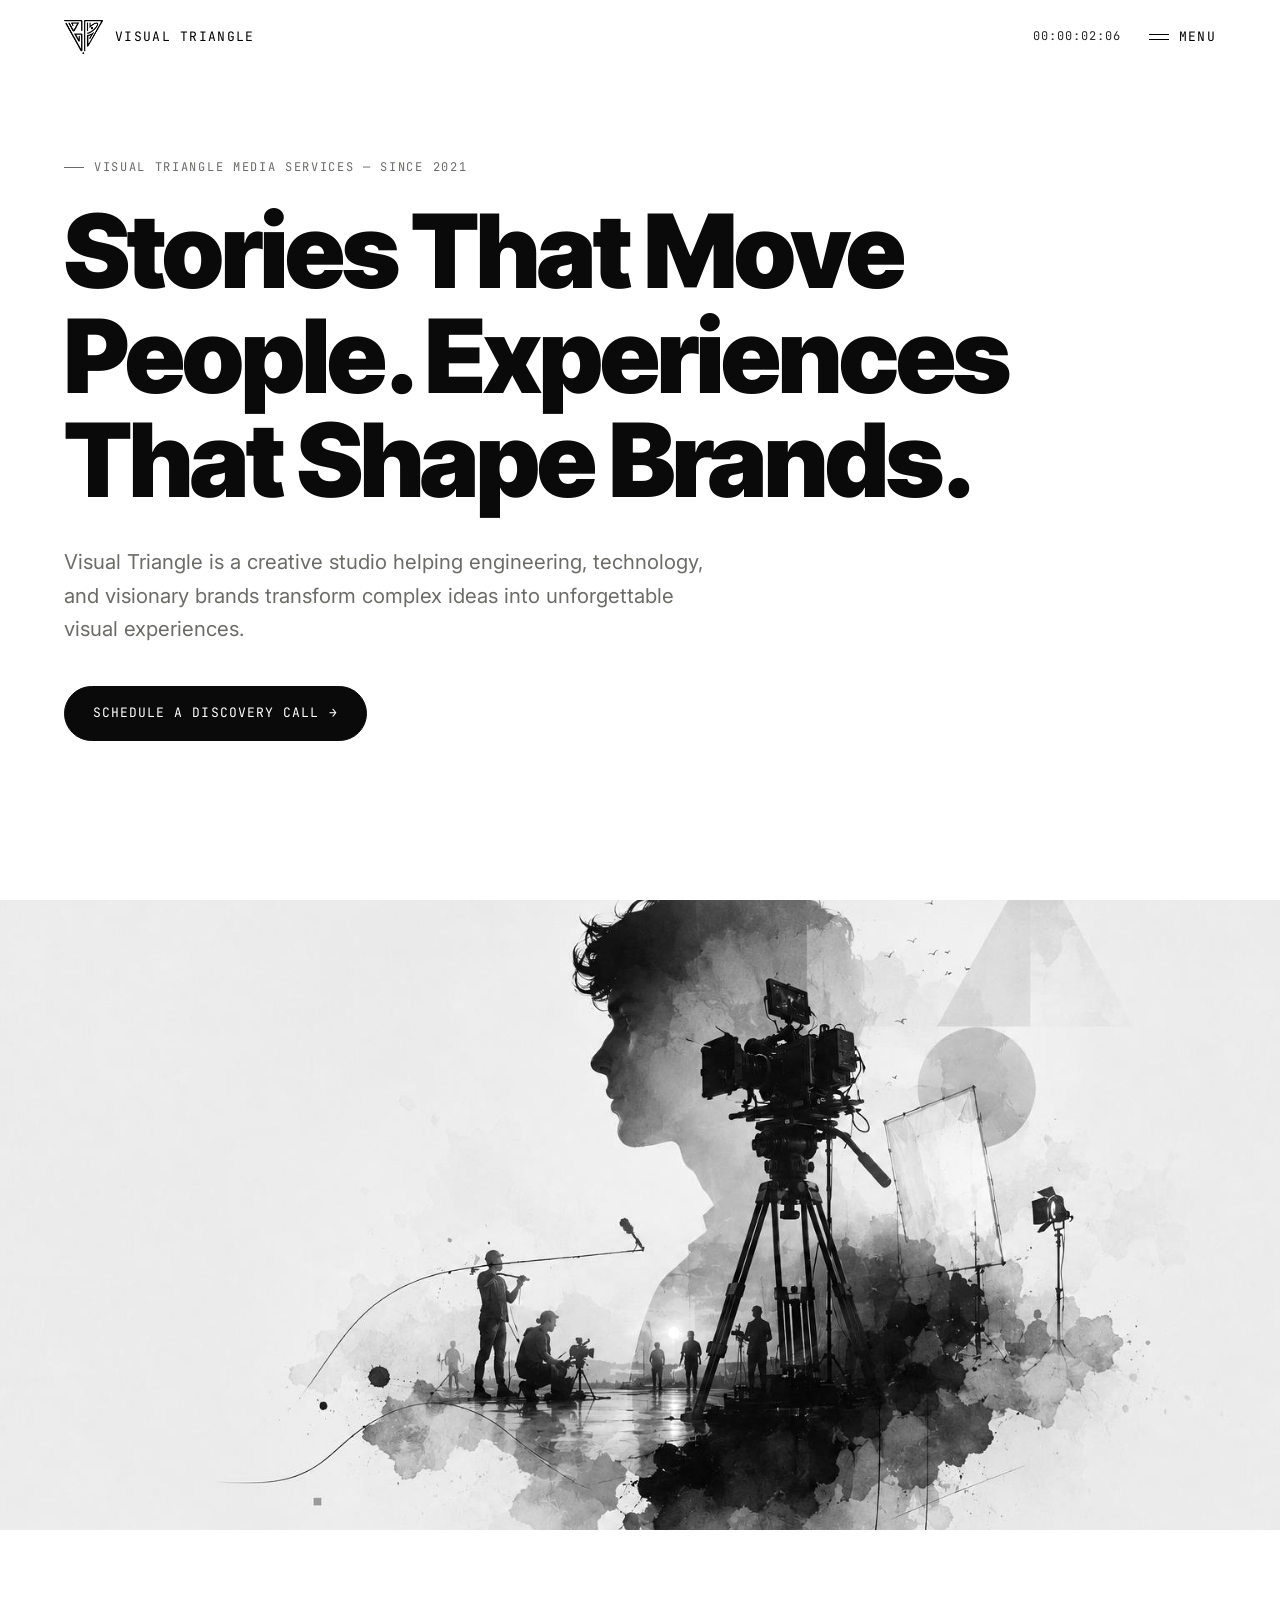
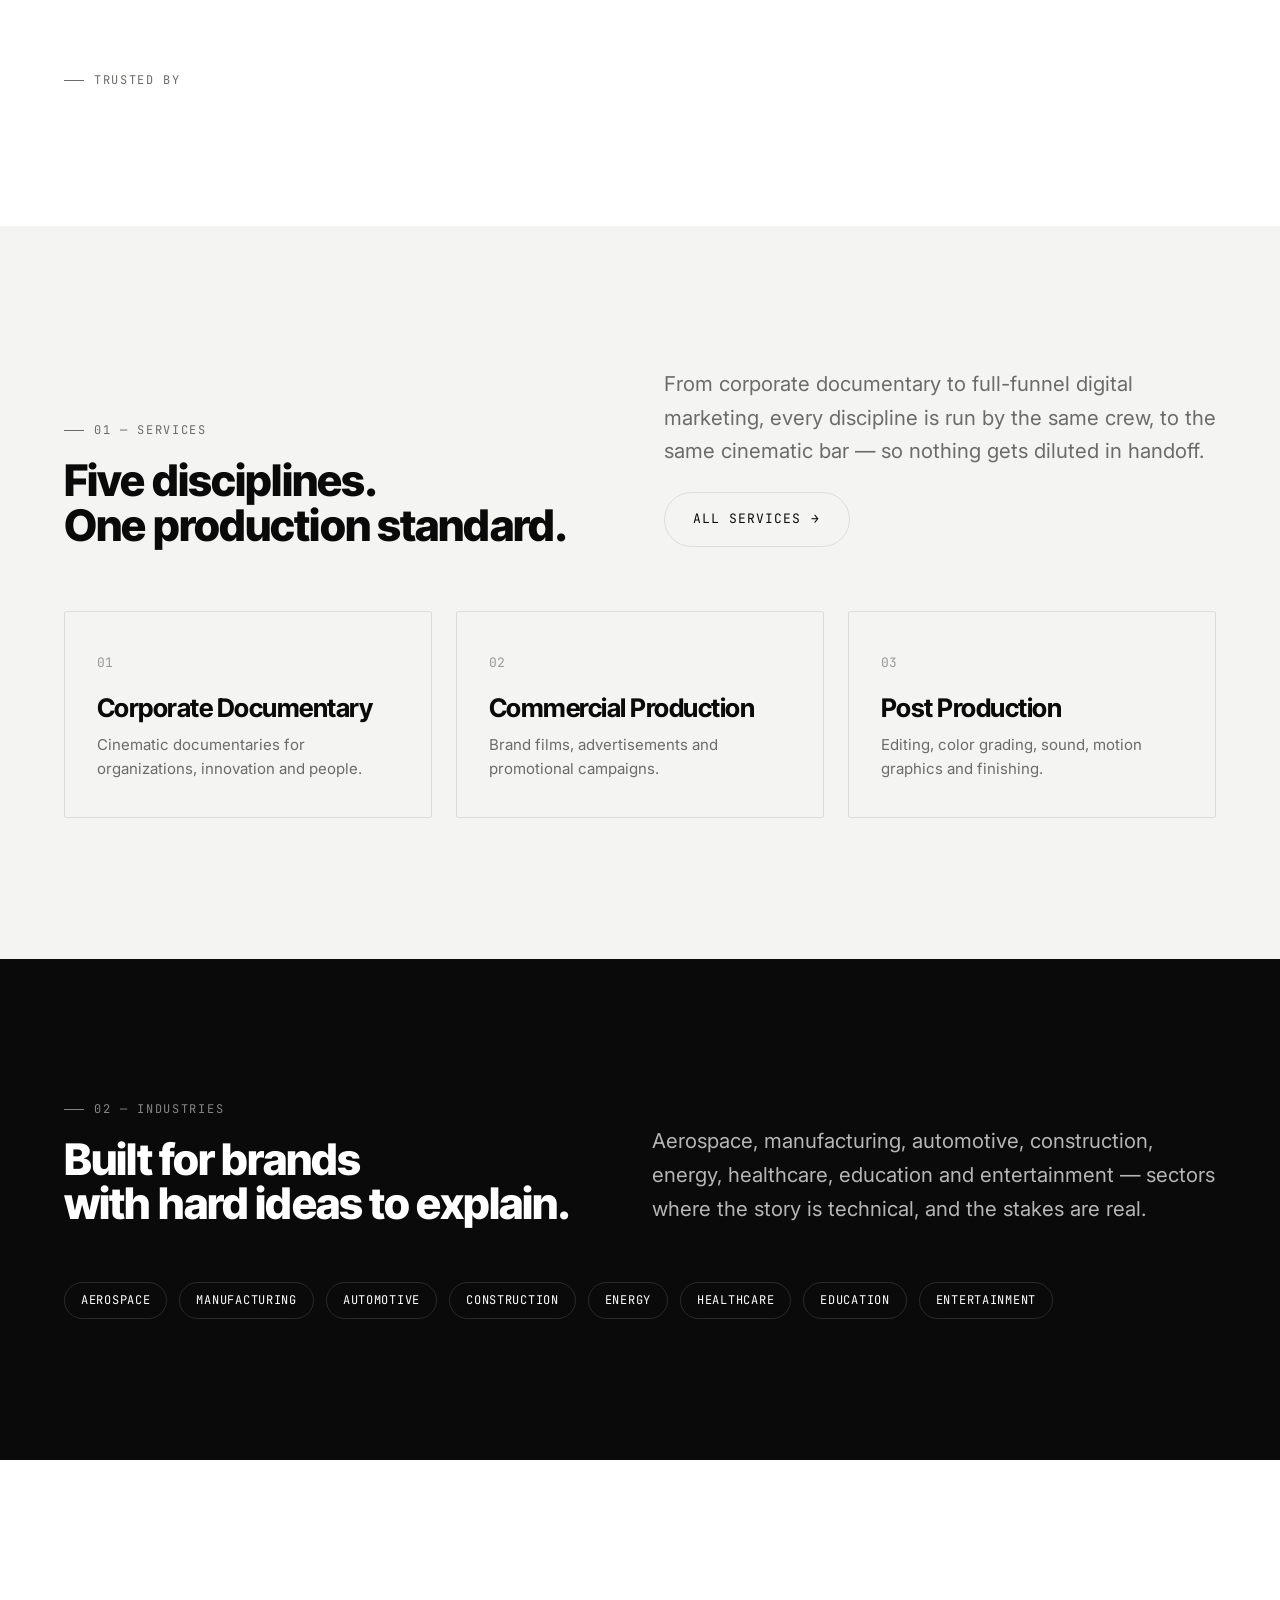
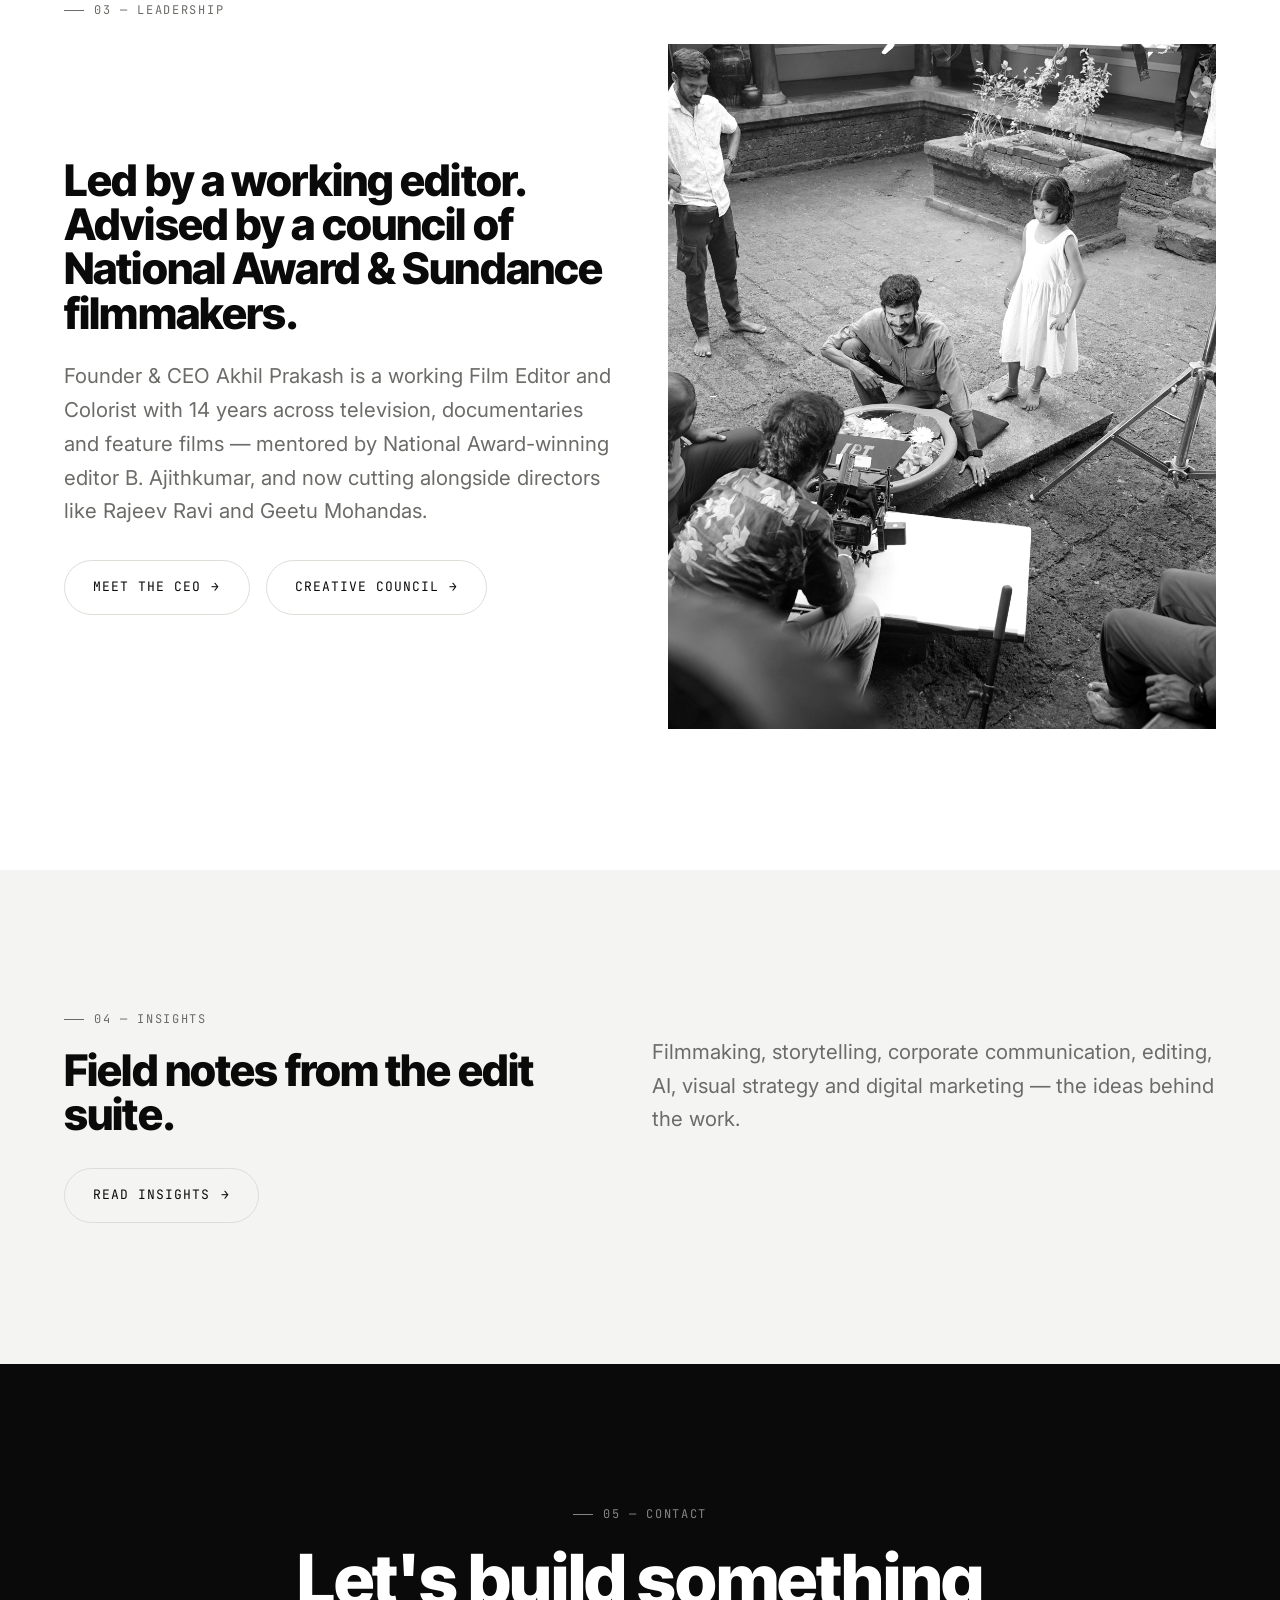
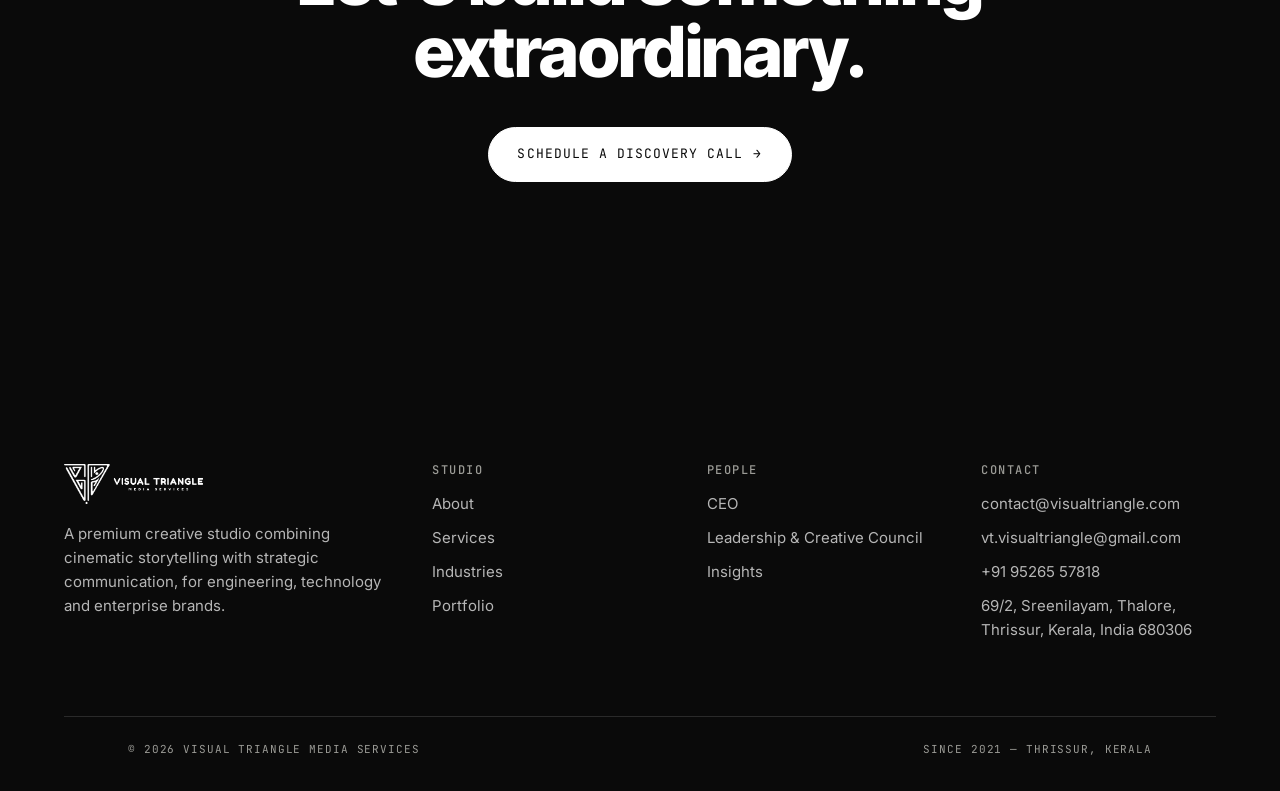
==== commit 4ad710c0: "Add files via upload" ====
--- a/index.html
+++ b/index.html
@@ -39,7 +39,7 @@
 <li><a href="industries.html"><span class="idx">04</span>Industries</a></li>
 <li><a href="portfolio.html"><span class="idx">05</span>Portfolio</a></li>
 <li><a href="insights.html"><span class="idx">06</span>Insights</a></li>
-<li><a href="contact.php"><span class="idx">07</span>Contact</a></li>
+<li><a href="contact.html"><span class="idx">07</span>Contact</a></li>
   </ul>
   <div class="nav-overlay-foot">
     <a href="mailto:contact@visualtriangle.com">contact@visualtriangle.com</a>
@@ -57,7 +57,7 @@
     <p class="lede reveal" style="margin-top:32px;">Visual Triangle is a creative studio helping engineering,
       technology, and visionary brands transform complex ideas into unforgettable visual experiences.</p>
     <div class="reveal" style="margin-top:40px; display:flex; gap:16px; flex-wrap:wrap;">
-      <a href="contact.php" class="btn btn-solid">Schedule a Discovery Call <span class="btn-arrow">&rarr;</span></a>
+      <a href="contact.html" class="btn btn-solid">Schedule a Discovery Call <span class="btn-arrow">&rarr;</span></a>
     </div>
   </div>
 </header>
@@ -72,15 +72,15 @@
   </div>
   <div class="marquee reveal" style="margin-top:28px;">
     <div class="marquee-track">
-      <img src="assets/clients/netflix.png" alt="Netflix">
-      <img src="assets/clients/sonyliv.png" alt="Sony LIV">
-      <img src="assets/clients/disney_hotstar.png" alt="Disney+ Hotstar">
-      <img src="assets/clients/jiohotstar.png" alt="JioHotstar">
       <img src="assets/clients/kaizen.png" alt="Kaizen">
       <img src="assets/clients/kolo.png" alt="Kolo">
       <img src="assets/clients/undp.png" alt="UNDP">
       <img src="assets/clients/bj_roofing.png" alt="B&J Roofing">
       <img src="assets/clients/bmh.png" alt="BMH">
+      <img src="assets/clients/netflix.png" alt="Netflix">
+      <img src="assets/clients/sonyliv.png" alt="Sony LIV">
+      <img src="assets/clients/disney_hotstar.png" alt="Disney+ Hotstar">
+      <img src="assets/clients/jiohotstar.png" alt="JioHotstar">
       <img src="assets/clients/kwalkrete.png" alt="KwalKrete">
       <img src="assets/clients/roof_makers.png" alt="Roof Makers">
       <img src="assets/clients/nandilath_gmart.png" alt="Nandilath G-Mart">
@@ -107,6 +107,10 @@
       <img src="assets/clients/undp.png" alt="UNDP">
       <img src="assets/clients/bj_roofing.png" alt="B&J Roofing">
       <img src="assets/clients/bmh.png" alt="BMH">
+      <img src="assets/clients/netflix.png" alt="Netflix">
+      <img src="assets/clients/sonyliv.png" alt="Sony LIV">
+      <img src="assets/clients/disney_hotstar.png" alt="Disney+ Hotstar">
+      <img src="assets/clients/jiohotstar.png" alt="JioHotstar">
       <img src="assets/clients/kwalkrete.png" alt="KwalKrete">
       <img src="assets/clients/roof_makers.png" alt="Roof Makers">
       <img src="assets/clients/nandilath_gmart.png" alt="Nandilath G-Mart">
@@ -127,10 +131,6 @@
       <img src="assets/clients/kirtilals.png" alt="Kirtilals">
       <img src="assets/clients/myg.png" alt="MyG">
       <img src="assets/clients/swad.png" alt="Swad">
-      <img src="assets/clients/netflix.png" alt="Netflix">
-      <img src="assets/clients/sonyliv.png" alt="Sony LIV">
-      <img src="assets/clients/disney_hotstar.png" alt="Disney+ Hotstar">
-      <img src="assets/clients/jiohotstar.png" alt="JioHotstar">
     </div>
   </div>
 </section>
@@ -228,7 +228,7 @@
     <p class="eyebrow reveal" style="justify-content:center;">05 — Contact</p>
     <h2 class="display-2 reveal" style="margin-top:20px;">Let's build something<br>extraordinary.</h2>
     <div class="reveal" style="margin-top:40px;">
-      <a href="contact.php" class="btn btn-solid">Schedule a Discovery Call <span class="btn-arrow">&rarr;</span></a>
+      <a href="contact.html" class="btn btn-solid">Schedule a Discovery Call <span class="btn-arrow">&rarr;</span></a>
     </div>
   </div>
 </section>
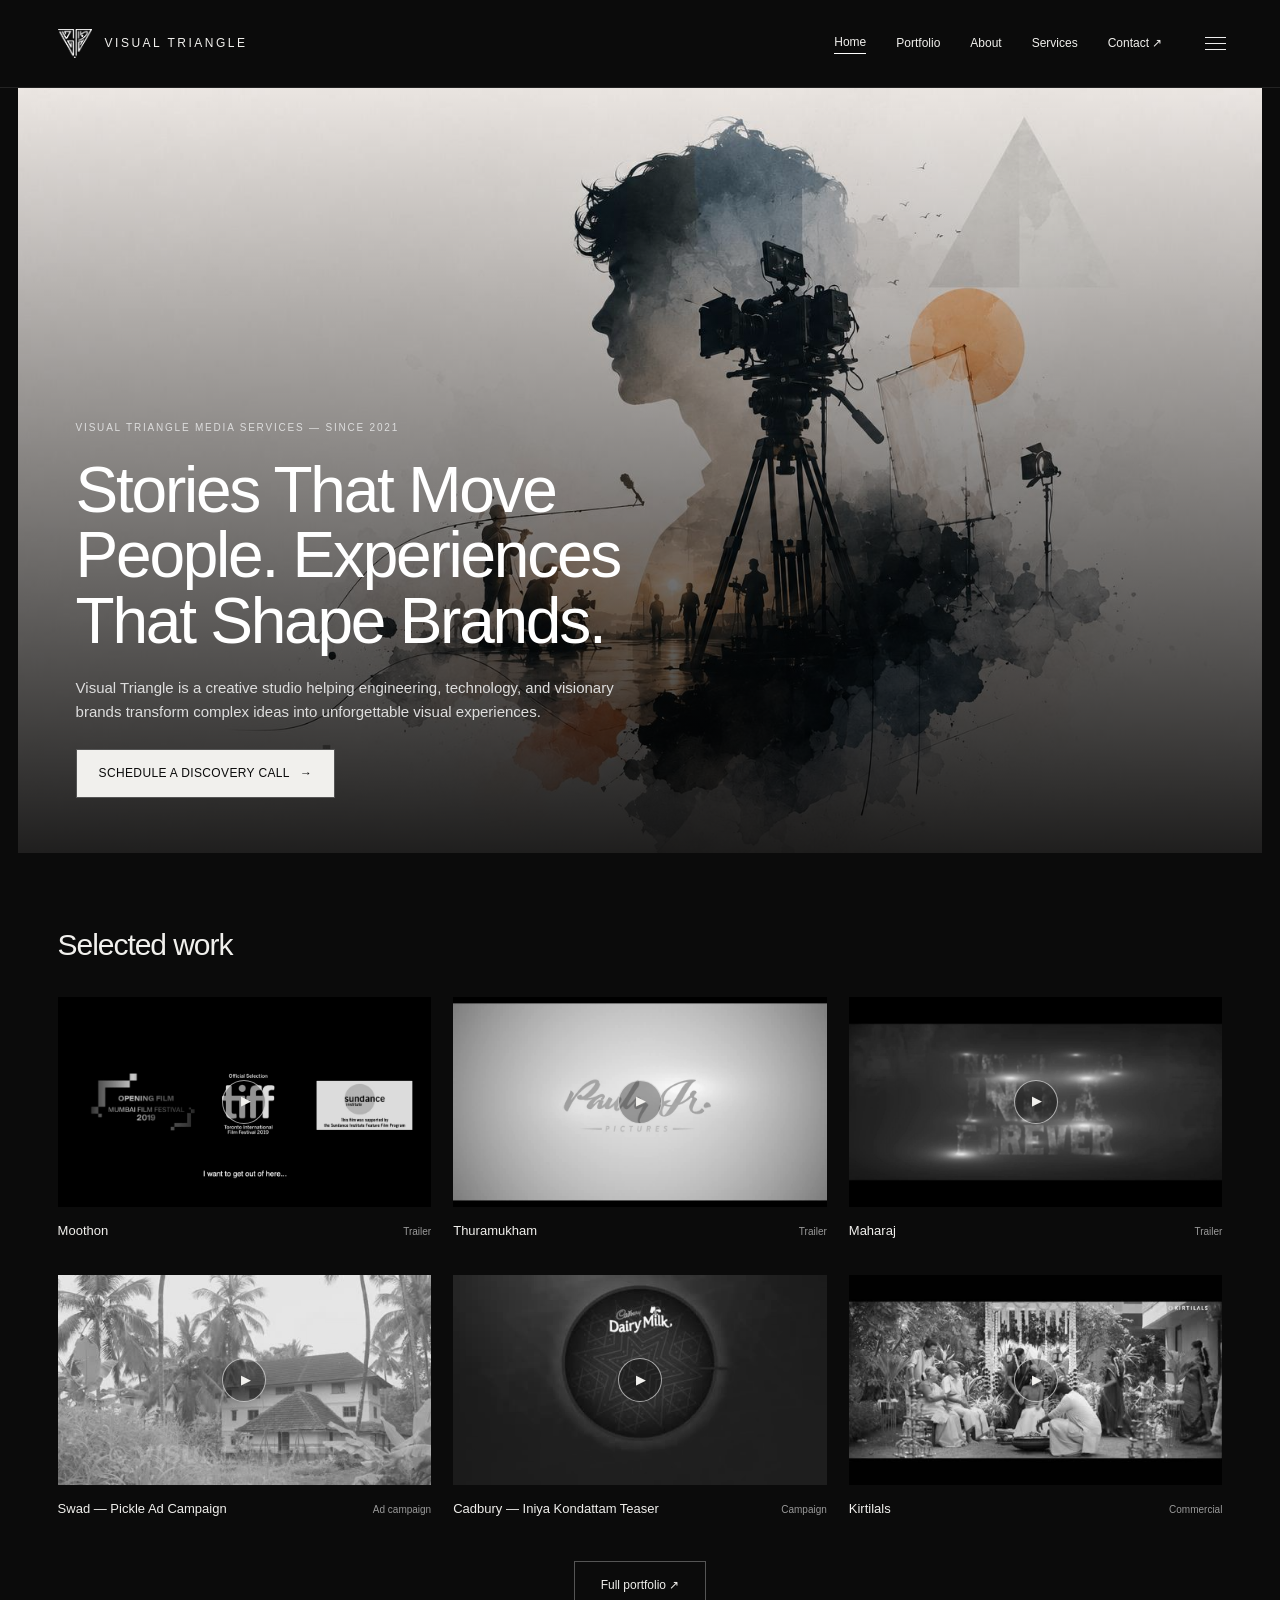
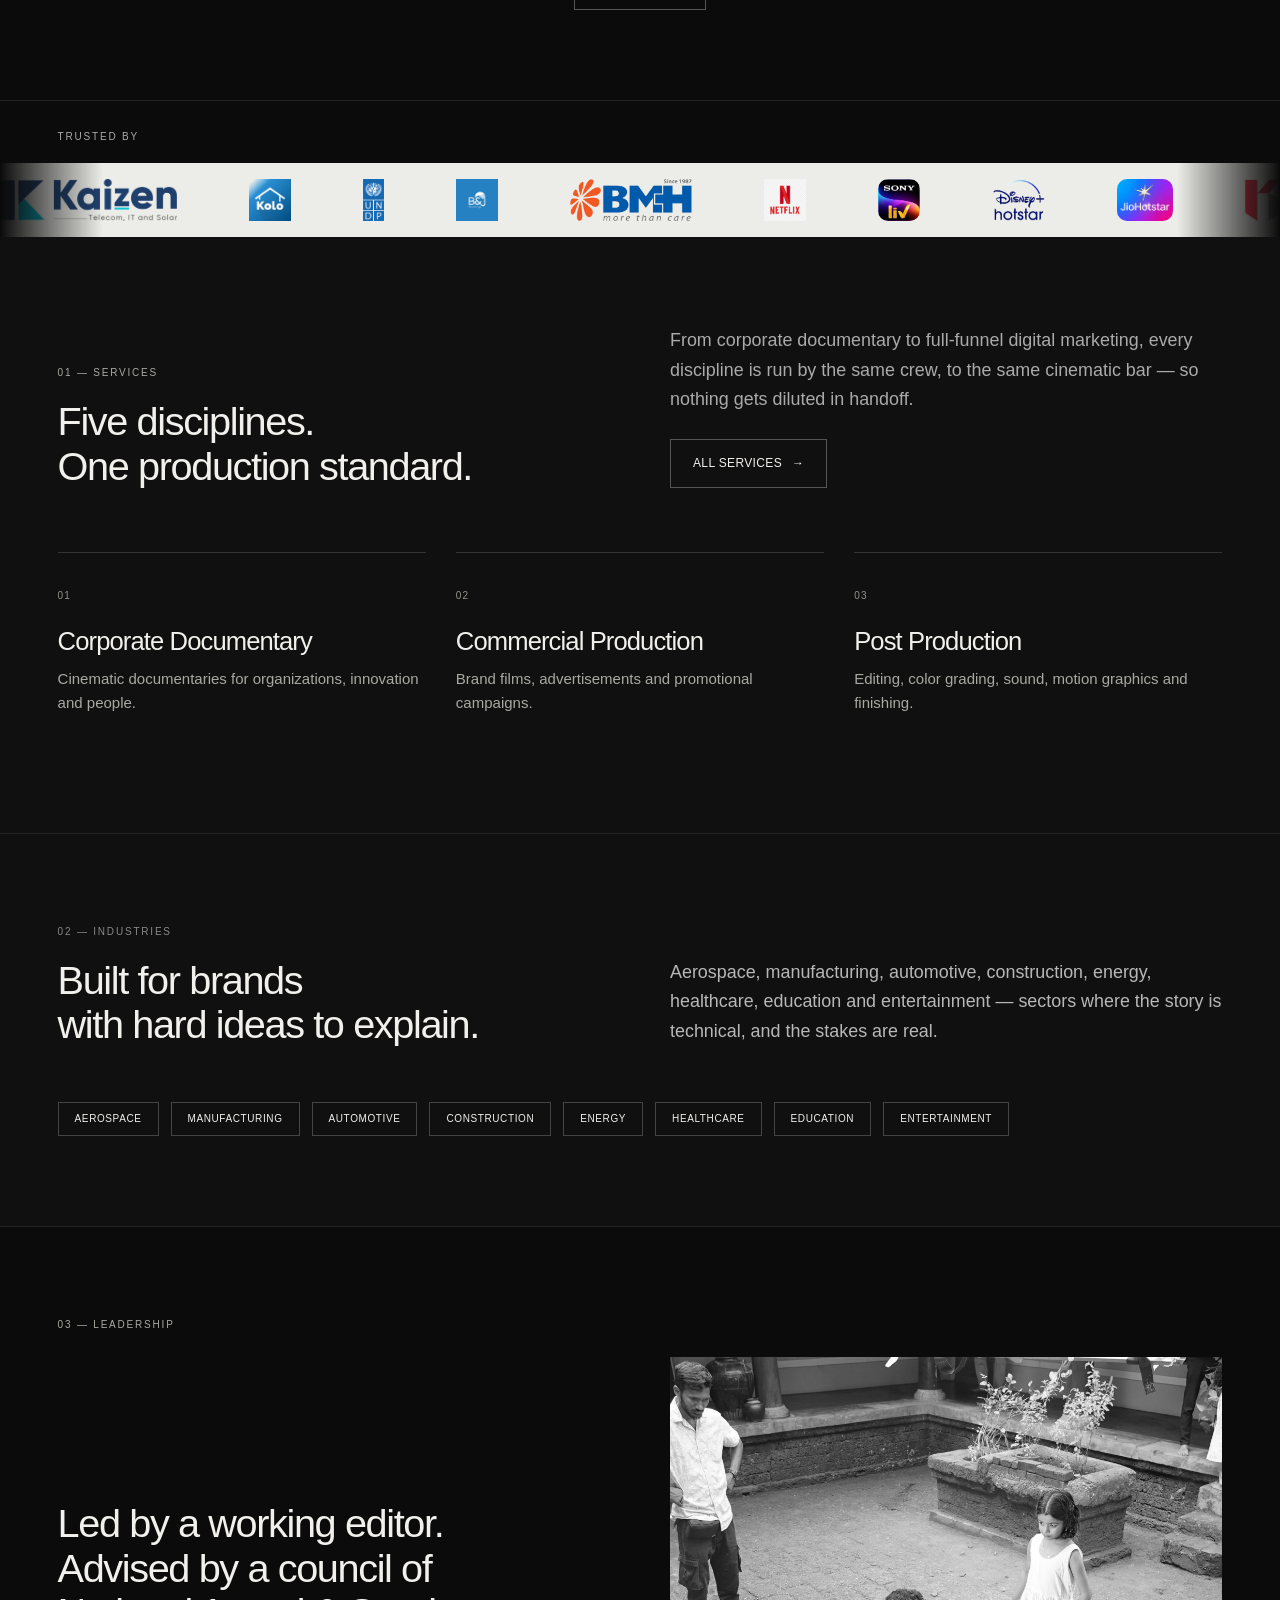
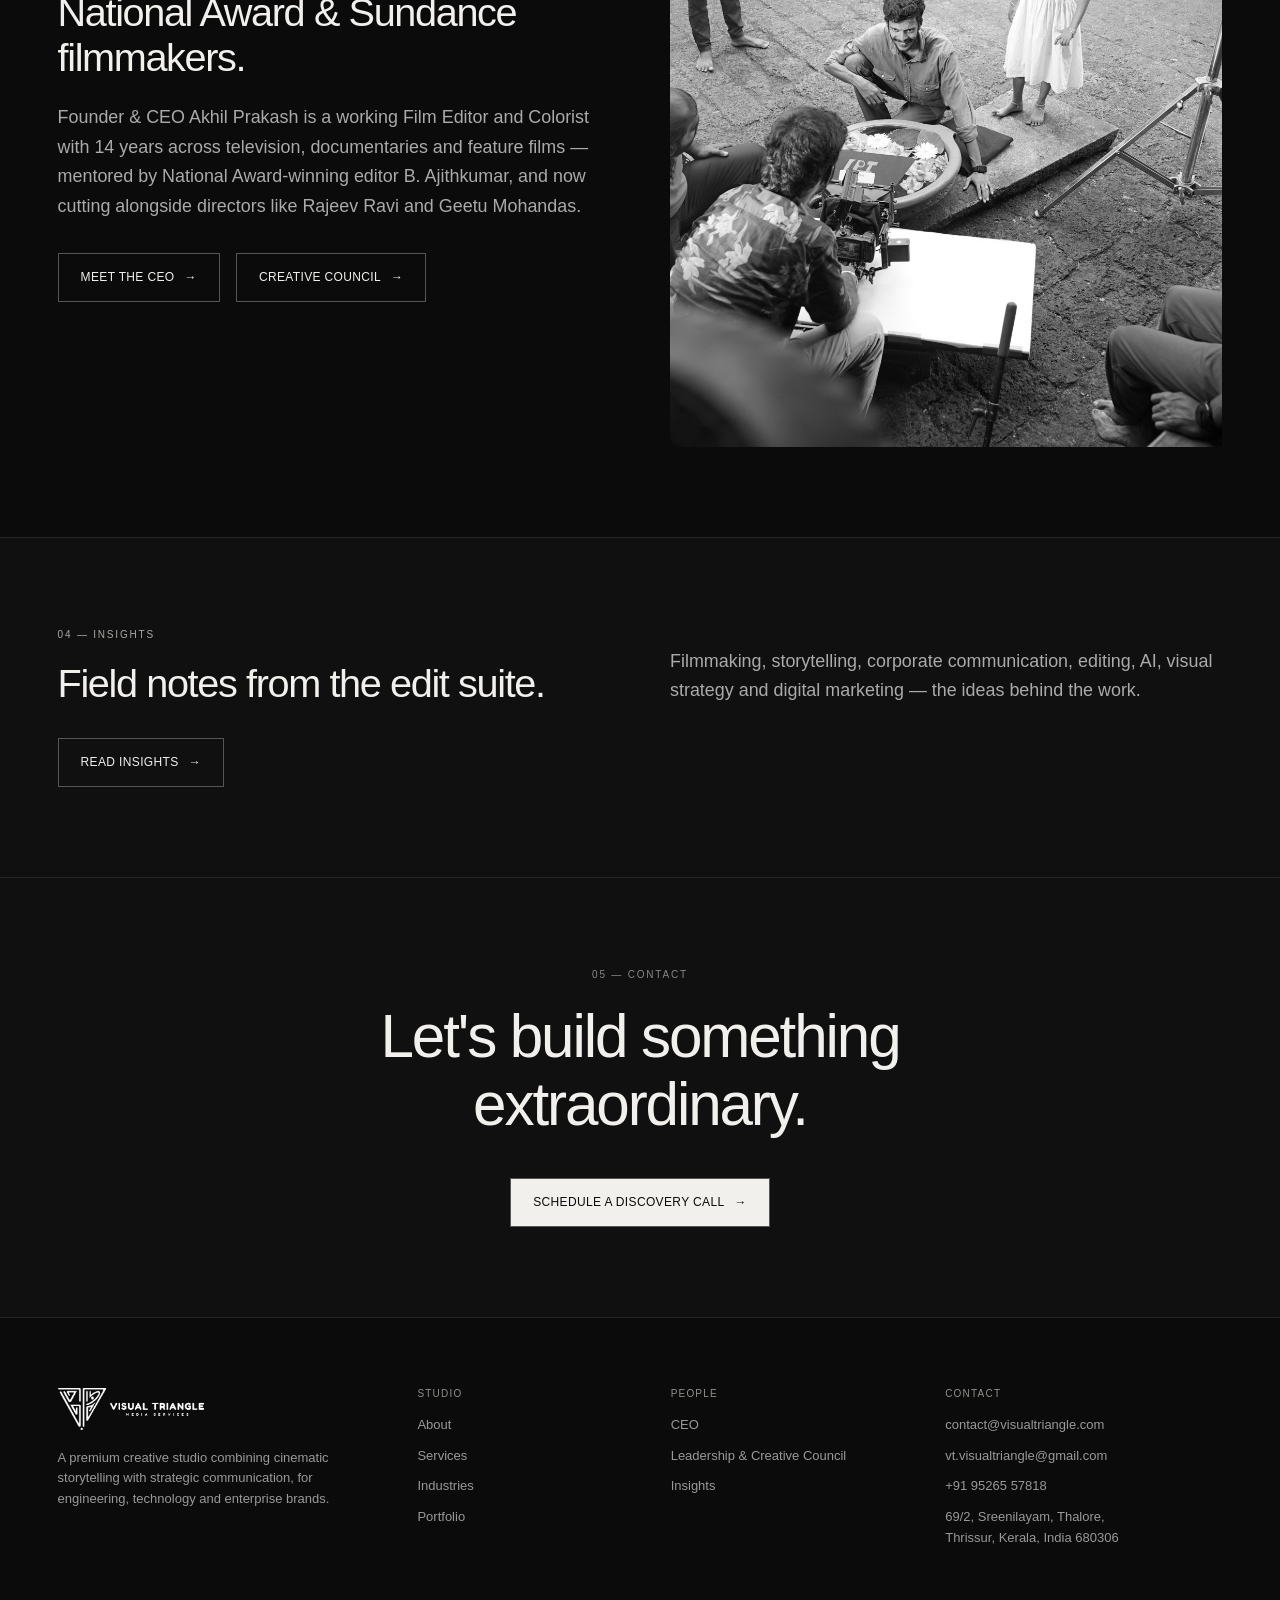
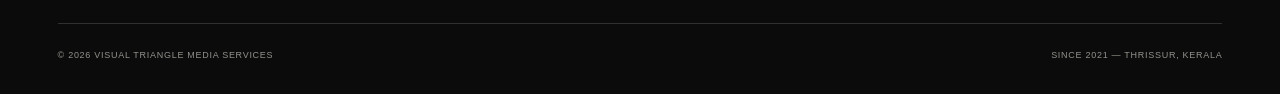
==== commit d1ad6856: "Replace website with approved nine-page cinematic redesign" ====
--- a/index.html
+++ b/index.html
@@ -1,270 +1,218 @@
 <!DOCTYPE html>
+
 <html lang="en">
 <head>
-<meta charset="UTF-8">
-<meta name="viewport" content="width=device-width, initial-scale=1">
+<meta charset="utf-8"/>
+<meta content="width=device-width, initial-scale=1" name="viewport"/>
 <title>Home — Visual Triangle Media Services</title>
-<meta name="description" content="Engineering precision, cinematic storytelling — Visual Triangle Media Services.">
-<link rel="icon" href="assets/vt_icon_black.png">
-<link rel="stylesheet" href="styles.css">
-</head>
-<body>
-
-<nav class="nav">
-  <a href="index.html" class="nav-left">
-    <img src="assets/vt_icon.png" class="nav-logo" alt="Visual Triangle">
-    <span class="nav-word">Visual Triangle</span>
-  </a>
-  <div class="nav-right">
-    <span class="timecode" data-timecode>00:00:00:00</span>
-    <button class="menu-btn" data-menu-open>
-      <span class="bars"><span></span><span></span></span>
-      Menu
-    </button>
-  </div>
-</nav>
-
-<div class="nav-overlay" data-nav-overlay>
-  <div class="nav-overlay-top">
-    <a href="index.html" class="nav-left">
-      <img src="assets/vt_icon.png" class="nav-logo" alt="Visual Triangle">
-      <span class="nav-word">Visual Triangle</span>
-    </a>
-    <button class="nav-overlay-close" data-menu-close>Close &times;</button>
-  </div>
-  <ul class="nav-links">
-    <li><a href="index.html"><span class="idx">01</span>Home</a></li>
-<li><a href="about.html"><span class="idx">02</span>About</a></li>
-<li><a href="services.html"><span class="idx">03</span>Services</a></li>
-<li><a href="industries.html"><span class="idx">04</span>Industries</a></li>
-<li><a href="portfolio.html"><span class="idx">05</span>Portfolio</a></li>
-<li><a href="insights.html"><span class="idx">06</span>Insights</a></li>
-<li><a href="contact.html"><span class="idx">07</span>Contact</a></li>
-  </ul>
-  <div class="nav-overlay-foot">
-    <a href="mailto:contact@visualtriangle.com">contact@visualtriangle.com</a>
-    <a href="mailto:vt.visualtriangle@gmail.com">vt.visualtriangle@gmail.com</a>
-    <a href="tel:+919526557818">+91 95265 57818</a>
-    <span>Thrissur, Kerala, India</span>
-    <span>Since 2021</span>
-  </div>
-</div>
-
-<header class="section" style="min-height:100vh; display:flex; flex-direction:column; justify-content:center; padding-top:140px;">
-  <div class="wrap">
-    <p class="eyebrow reveal">Visual Triangle Media Services — Since 2021</p>
-    <h1 class="display-1 reveal" style="margin-top:22px; max-width:1100px;">Stories That Move<br>People. Experiences<br>That Shape Brands.</h1>
-    <p class="lede reveal" style="margin-top:32px;">Visual Triangle is a creative studio helping engineering,
+<meta content="Engineering precision, cinematic storytelling — Visual Triangle Media Services." name="description"/>
+<link href="/assets/vt_icon_black.png" rel="icon"/>
+<link href="/styles.css" rel="stylesheet"/>
+<link href="/redesign.css" rel="stylesheet"/></head>
+<body class="page-index"><header class="new-header"><a class="new-brand" href="/"><img alt="Visual Triangle" decoding="async" loading="lazy" src="/assets/vt_icon.png"/><span>VISUAL TRIANGLE</span></a><nav aria-label="Primary navigation"><a aria-current="page" href="/">Home</a><a href="/portfolio">Portfolio</a><a href="/about">About</a><a href="/services">Services</a><a href="/contact">Contact ↗</a><details class="site-menu"><summary aria-label="Open navigation menu"><span aria-hidden="true" class="hamburger"><span></span><span></span><span></span></span></summary><div class="menu-panel"><a href="/">Home</a><a href="/about">About</a><a href="/services">Services</a><a href="/industries">Industries</a><a href="/portfolio">Portfolio</a><a href="/ceo">CEO</a><a href="/leadership">Leadership &amp; Creative Council</a><a href="/insights">Insights</a><a href="/contact">Contact</a></div></details></nav></header>
+<header class="section home-hero"><img alt="Visual Triangle on set, lighting a film production" class="home-hero-image" decoding="async" fetchpriority="high" src="/assets/photography/Media.jpeg"/>
+<div class="wrap">
+<p class="eyebrow reveal">Visual Triangle Media Services — Since 2021</p>
+<h1 class="display-1 reveal" style="margin-top:22px; max-width:1100px;">Stories That Move<br/>People. Experiences<br/>That Shape Brands.</h1>
+<p class="lede reveal" style="margin-top:32px;">Visual Triangle is a creative studio helping engineering,
       technology, and visionary brands transform complex ideas into unforgettable visual experiences.</p>
-    <div class="reveal" style="margin-top:40px; display:flex; gap:16px; flex-wrap:wrap;">
-      <a href="contact.html" class="btn btn-solid">Schedule a Discovery Call <span class="btn-arrow">&rarr;</span></a>
-    </div>
-  </div>
-</header>
-
-<div class="figure reveal" style="height:70vh;">
-  <img src="assets/photography/Media.jpeg" alt="Visual Triangle on set, lighting a film production" class="kicker-photo">
-</div>
-
-<section class="section" style="padding-bottom:56px;">
-  <div class="wrap">
-    <p class="eyebrow reveal">Trusted by</p>
-  </div>
-  <div class="marquee reveal" style="margin-top:28px;">
-    <div class="marquee-track">
-      <img src="assets/clients/kaizen.png" alt="Kaizen">
-      <img src="assets/clients/kolo.png" alt="Kolo">
-      <img src="assets/clients/undp.png" alt="UNDP">
-      <img src="assets/clients/bj_roofing.png" alt="B&J Roofing">
-      <img src="assets/clients/bmh.png" alt="BMH">
-      <img src="assets/clients/netflix.png" alt="Netflix">
-      <img src="assets/clients/sonyliv.png" alt="Sony LIV">
-      <img src="assets/clients/disney_hotstar.png" alt="Disney+ Hotstar">
-      <img src="assets/clients/jiohotstar.png" alt="JioHotstar">
-      <img src="assets/clients/kwalkrete.png" alt="KwalKrete">
-      <img src="assets/clients/roof_makers.png" alt="Roof Makers">
-      <img src="assets/clients/nandilath_gmart.png" alt="Nandilath G-Mart">
-      <img src="assets/clients/espanshe.png" alt="Espanshe">
-      <img src="assets/clients/collective.png" alt="Collective Phase One">
-      <img src="assets/clients/stoki.png" alt="Stoki">
-      <img src="assets/clients/ansklu.png" alt="Ansklu">
-      <img src="assets/clients/alpha_palliative.png" alt="Alpha Palliative Care">
-      <img src="assets/clients/muzik247.png" alt="Muzik 247">
-      <img src="assets/clients/thekkepat_films.png" alt="Thekkepat Films">
-      <img src="assets/clients/kerala_forest.png" alt="Kerala Forest Department">
-      <img src="assets/clients/ashwathy_chips.png" alt="Ashwathy Chips">
-      <img src="assets/clients/filmroll.png" alt="Filmroll">
-      <img src="assets/clients/ironmeka.png" alt="Ironmeka">
-      <img src="assets/clients/konface.png" alt="Konface">
-      <img src="assets/clients/cadbury.png" alt="Cadbury">
-      <img src="assets/clients/impam.png" alt="Impam">
-      <img src="assets/clients/kirtilals.png" alt="Kirtilals">
-      <img src="assets/clients/myg.png" alt="MyG">
-      <img src="assets/clients/swad.png" alt="Swad">
-      <!-- duplicate set for seamless loop -->
-      <img src="assets/clients/kaizen.png" alt="Kaizen">
-      <img src="assets/clients/kolo.png" alt="Kolo">
-      <img src="assets/clients/undp.png" alt="UNDP">
-      <img src="assets/clients/bj_roofing.png" alt="B&J Roofing">
-      <img src="assets/clients/bmh.png" alt="BMH">
-      <img src="assets/clients/netflix.png" alt="Netflix">
-      <img src="assets/clients/sonyliv.png" alt="Sony LIV">
-      <img src="assets/clients/disney_hotstar.png" alt="Disney+ Hotstar">
-      <img src="assets/clients/jiohotstar.png" alt="JioHotstar">
-      <img src="assets/clients/kwalkrete.png" alt="KwalKrete">
-      <img src="assets/clients/roof_makers.png" alt="Roof Makers">
-      <img src="assets/clients/nandilath_gmart.png" alt="Nandilath G-Mart">
-      <img src="assets/clients/espanshe.png" alt="Espanshe">
-      <img src="assets/clients/collective.png" alt="Collective Phase One">
-      <img src="assets/clients/stoki.png" alt="Stoki">
-      <img src="assets/clients/ansklu.png" alt="Ansklu">
-      <img src="assets/clients/alpha_palliative.png" alt="Alpha Palliative Care">
-      <img src="assets/clients/muzik247.png" alt="Muzik 247">
-      <img src="assets/clients/thekkepat_films.png" alt="Thekkepat Films">
-      <img src="assets/clients/kerala_forest.png" alt="Kerala Forest Department">
-      <img src="assets/clients/ashwathy_chips.png" alt="Ashwathy Chips">
-      <img src="assets/clients/filmroll.png" alt="Filmroll">
-      <img src="assets/clients/ironmeka.png" alt="Ironmeka">
-      <img src="assets/clients/konface.png" alt="Konface">
-      <img src="assets/clients/cadbury.png" alt="Cadbury">
-      <img src="assets/clients/impam.png" alt="Impam">
-      <img src="assets/clients/kirtilals.png" alt="Kirtilals">
-      <img src="assets/clients/myg.png" alt="MyG">
-      <img src="assets/clients/swad.png" alt="Swad">
-    </div>
-  </div>
-</section>
-
+<div class="reveal" style="margin-top:40px; display:flex; gap:16px; flex-wrap:wrap;">
+<a class="btn btn-solid" href="/contact">Schedule a Discovery Call <span class="btn-arrow">→</span></a>
+</div>
+</div>
+</header><section class="section home-featured" id="selected-work"><div class="section-heading"><h2>Selected work</h2></div><div class="grid"><article><button aria-label="Play Moothon" class="film" data-title="Moothon" data-video="/assets/portfolio/videos/moothon_trailer.mp4"><img alt="Moothon film still" class="mono-media" loading="lazy" src="/assets/portfolio/video_posters/moothon_trailer.jpg"/><span class="play">▶</span></button><div class="caption"><h3>Moothon</h3><span>Trailer</span></div></article><article><button aria-label="Play Thuramukham" class="film" data-title="Thuramukham" data-video="/assets/portfolio/videos/thuramukham_trailer.mp4"><img alt="Thuramukham film still" class="mono-media" loading="lazy" src="/assets/portfolio/video_posters/thuramukham_trailer.jpg"/><span class="play">▶</span></button><div class="caption"><h3>Thuramukham</h3><span>Trailer</span></div></article><article><button aria-label="Play Maharaj" class="film" data-title="Maharaj" data-video="/assets/portfolio/videos/maharaj_trailer.mp4"><img alt="Maharaj film still" class="mono-media" loading="lazy" src="/assets/portfolio/video_posters/maharaj_trailer.jpg"/><span class="play">▶</span></button><div class="caption"><h3>Maharaj</h3><span>Trailer</span></div></article><article><button aria-label="Play Swad — Pickle Ad Campaign" class="film" data-title="Swad — Pickle Ad Campaign" data-video="/assets/portfolio/videos/swad_pickle_ad.mp4"><img alt="Swad — Pickle Ad Campaign film still" class="mono-media" loading="lazy" src="/assets/portfolio/video_posters/swad_pickle_ad.jpg"/><span class="play">▶</span></button><div class="caption"><h3>Swad — Pickle Ad Campaign</h3><span>Ad campaign</span></div></article><article><button aria-label="Play Cadbury — Iniya Kondattam Teaser" class="film" data-title="Cadbury — Iniya Kondattam Teaser" data-video="/assets/portfolio/videos/cadbury_teaser.mp4"><img alt="Cadbury — Iniya Kondattam Teaser film still" class="mono-media" loading="lazy" src="/assets/portfolio/video_posters/cadbury_teaser.jpg"/><span class="play">▶</span></button><div class="caption"><h3>Cadbury — Iniya Kondattam Teaser</h3><span>Campaign</span></div></article><article><button aria-label="Play Kirtilals" class="film" data-title="Kirtilals" data-video="/assets/portfolio/videos/kirtilas_30sec.mp4"><img alt="Kirtilals film still" class="mono-media" loading="lazy" src="/assets/portfolio/video_posters/kirtilas_30sec.jpg"/><span class="play">▶</span></button><div class="caption"><h3>Kirtilals</h3><span>Commercial</span></div></article></div><div class="portfolio-link-bottom"><a class="text-link" href="/portfolio">Full portfolio ↗</a></div></section>
+<section class="section logo-section" style="">
+<div class="wrap">
+<p class="eyebrow reveal">Trusted By</p>
+</div>
+<div class="marquee reveal" style="">
+<div class="marquee-track">
+<img alt="Kaizen" decoding="async" loading="lazy" src="/assets/clients/kaizen.png"/>
+<img alt="Kolo" decoding="async" loading="lazy" src="/assets/clients/kolo.png"/>
+<img alt="UNDP" decoding="async" loading="lazy" src="/assets/clients/undp.png"/>
+<img alt="B&amp;J Roofing" decoding="async" loading="lazy" src="/assets/clients/bj_roofing.png"/>
+<img alt="BMH" decoding="async" loading="lazy" src="/assets/clients/bmh.png"/>
+<img alt="Netflix" decoding="async" loading="lazy" src="/assets/clients/netflix.png"/>
+<img alt="Sony LIV" decoding="async" loading="lazy" src="/assets/clients/sonyliv.png"/>
+<img alt="Disney+ Hotstar" decoding="async" loading="lazy" src="/assets/clients/disney_hotstar.png"/>
+<img alt="JioHotstar" decoding="async" loading="lazy" src="/assets/clients/jiohotstar.png"/>
+<img alt="KwalKrete" decoding="async" loading="lazy" src="/assets/clients/kwalkrete.png"/>
+<img alt="Roof Makers" decoding="async" loading="lazy" src="/assets/clients/roof_makers.png"/>
+<img alt="Nandilath G-Mart" decoding="async" loading="lazy" src="/assets/clients/nandilath_gmart.png"/>
+<img alt="Espanshe" decoding="async" loading="lazy" src="/assets/clients/espanshe.png"/>
+<img alt="Collective Phase One" decoding="async" loading="lazy" src="/assets/clients/collective.png"/>
+<img alt="Stoki" decoding="async" loading="lazy" src="/assets/clients/stoki.png"/>
+<img alt="Ansklu" decoding="async" loading="lazy" src="/assets/clients/ansklu.png"/>
+<img alt="Alpha Palliative Care" decoding="async" loading="lazy" src="/assets/clients/alpha_palliative.png"/>
+<img alt="Muzik 247" decoding="async" loading="lazy" src="/assets/clients/muzik247.png"/>
+<img alt="Thekkepat Films" decoding="async" loading="lazy" src="/assets/clients/thekkepat_films.png"/>
+<img alt="Kerala Forest Department" decoding="async" loading="lazy" src="/assets/clients/kerala_forest.png"/>
+<img alt="Ashwathy Chips" decoding="async" loading="lazy" src="/assets/clients/ashwathy_chips.png"/>
+<img alt="Filmroll" decoding="async" loading="lazy" src="/assets/clients/filmroll.png"/>
+<img alt="Ironmeka" decoding="async" loading="lazy" src="/assets/clients/ironmeka.png"/>
+<img alt="Konface" decoding="async" loading="lazy" src="/assets/clients/konface.png"/>
+<img alt="Cadbury" decoding="async" loading="lazy" src="/assets/clients/cadbury.png"/>
+<img alt="Impam" decoding="async" loading="lazy" src="/assets/clients/impam.png"/>
+<img alt="Kirtilals" decoding="async" loading="lazy" src="/assets/clients/kirtilals.png"/>
+<img alt="MyG" decoding="async" loading="lazy" src="/assets/clients/myg.png"/>
+<img alt="Swad" decoding="async" loading="lazy" src="/assets/clients/swad.png"/>
+<!-- duplicate set for seamless loop -->
+<img alt="Kaizen" decoding="async" loading="lazy" src="/assets/clients/kaizen.png"/>
+<img alt="Kolo" decoding="async" loading="lazy" src="/assets/clients/kolo.png"/>
+<img alt="UNDP" decoding="async" loading="lazy" src="/assets/clients/undp.png"/>
+<img alt="B&amp;J Roofing" decoding="async" loading="lazy" src="/assets/clients/bj_roofing.png"/>
+<img alt="BMH" decoding="async" loading="lazy" src="/assets/clients/bmh.png"/>
+<img alt="Netflix" decoding="async" loading="lazy" src="/assets/clients/netflix.png"/>
+<img alt="Sony LIV" decoding="async" loading="lazy" src="/assets/clients/sonyliv.png"/>
+<img alt="Disney+ Hotstar" decoding="async" loading="lazy" src="/assets/clients/disney_hotstar.png"/>
+<img alt="JioHotstar" decoding="async" loading="lazy" src="/assets/clients/jiohotstar.png"/>
+<img alt="KwalKrete" decoding="async" loading="lazy" src="/assets/clients/kwalkrete.png"/>
+<img alt="Roof Makers" decoding="async" loading="lazy" src="/assets/clients/roof_makers.png"/>
+<img alt="Nandilath G-Mart" decoding="async" loading="lazy" src="/assets/clients/nandilath_gmart.png"/>
+<img alt="Espanshe" decoding="async" loading="lazy" src="/assets/clients/espanshe.png"/>
+<img alt="Collective Phase One" decoding="async" loading="lazy" src="/assets/clients/collective.png"/>
+<img alt="Stoki" decoding="async" loading="lazy" src="/assets/clients/stoki.png"/>
+<img alt="Ansklu" decoding="async" loading="lazy" src="/assets/clients/ansklu.png"/>
+<img alt="Alpha Palliative Care" decoding="async" loading="lazy" src="/assets/clients/alpha_palliative.png"/>
+<img alt="Muzik 247" decoding="async" loading="lazy" src="/assets/clients/muzik247.png"/>
+<img alt="Thekkepat Films" decoding="async" loading="lazy" src="/assets/clients/thekkepat_films.png"/>
+<img alt="Kerala Forest Department" decoding="async" loading="lazy" src="/assets/clients/kerala_forest.png"/>
+<img alt="Ashwathy Chips" decoding="async" loading="lazy" src="/assets/clients/ashwathy_chips.png"/>
+<img alt="Filmroll" decoding="async" loading="lazy" src="/assets/clients/filmroll.png"/>
+<img alt="Ironmeka" decoding="async" loading="lazy" src="/assets/clients/ironmeka.png"/>
+<img alt="Konface" decoding="async" loading="lazy" src="/assets/clients/konface.png"/>
+<img alt="Cadbury" decoding="async" loading="lazy" src="/assets/clients/cadbury.png"/>
+<img alt="Impam" decoding="async" loading="lazy" src="/assets/clients/impam.png"/>
+<img alt="Kirtilals" decoding="async" loading="lazy" src="/assets/clients/kirtilals.png"/>
+<img alt="MyG" decoding="async" loading="lazy" src="/assets/clients/myg.png"/>
+<img alt="Swad" decoding="async" loading="lazy" src="/assets/clients/swad.png"/>
+</div>
+</div>
+</section>
 <section class="section section-dim">
-  <div class="wrap">
-    <div class="grid grid-2" style="align-items:end; gap:48px;">
-      <div class="reveal">
-        <p class="eyebrow">01 — Services</p>
-        <h2 class="display-3" style="margin-top:18px;">Five disciplines.<br>One production standard.</h2>
-      </div>
-      <div class="reveal">
-        <p class="lede">From corporate documentary to full-funnel digital marketing, every discipline is run by the
+<div class="wrap">
+<div class="grid grid-2" style="align-items:end; gap:48px;">
+<div class="reveal">
+<p class="eyebrow">01 — Services</p>
+<h2 class="display-3" style="margin-top:18px;">Five disciplines.<br/>One production standard.</h2>
+</div>
+<div class="reveal">
+<p class="lede">From corporate documentary to full-funnel digital marketing, every discipline is run by the
           same crew, to the same cinematic bar — so nothing gets diluted in handoff.</p>
-        <a href="services.html" class="btn btn-ghost" style="margin-top:24px;">All Services <span class="btn-arrow">&rarr;</span></a>
-      </div>
-    </div>
-
-    <div class="grid grid-3" style="margin-top:64px;">
-      <div class="hairline-card reveal">
-        <span class="index-num">01</span>
-        <h3 class="h4" style="margin-top:20px;">Corporate Documentary</h3>
-        <p style="margin-top:12px; color:var(--gray); font-size:15px;">Cinematic documentaries for organizations, innovation and people.</p>
-      </div>
-      <div class="hairline-card reveal">
-        <span class="index-num">02</span>
-        <h3 class="h4" style="margin-top:20px;">Commercial Production</h3>
-        <p style="margin-top:12px; color:var(--gray); font-size:15px;">Brand films, advertisements and promotional campaigns.</p>
-      </div>
-      <div class="hairline-card reveal">
-        <span class="index-num">03</span>
-        <h3 class="h4" style="margin-top:20px;">Post Production</h3>
-        <p style="margin-top:12px; color:var(--gray); font-size:15px;">Editing, color grading, sound, motion graphics and finishing.</p>
-      </div>
-    </div>
-  </div>
-</section>
-
+<a class="btn btn-ghost" href="/services" style="margin-top:24px;">All Services <span class="btn-arrow">→</span></a>
+</div>
+</div>
+<div class="grid grid-3" style="margin-top:64px;">
+<div class="hairline-card reveal">
+<span class="index-num">01</span>
+<h3 class="h4" style="margin-top:20px;">Corporate Documentary</h3>
+<p style="margin-top:12px; color:var(--gray); font-size:15px;">Cinematic documentaries for organizations, innovation and people.</p>
+</div>
+<div class="hairline-card reveal">
+<span class="index-num">02</span>
+<h3 class="h4" style="margin-top:20px;">Commercial Production</h3>
+<p style="margin-top:12px; color:var(--gray); font-size:15px;">Brand films, advertisements and promotional campaigns.</p>
+</div>
+<div class="hairline-card reveal">
+<span class="index-num">03</span>
+<h3 class="h4" style="margin-top:20px;">Post Production</h3>
+<p style="margin-top:12px; color:var(--gray); font-size:15px;">Editing, color grading, sound, motion graphics and finishing.</p>
+</div>
+</div>
+</div>
+</section>
 <section class="section section-dark">
-  <div class="wrap">
-    <div class="grid grid-2" style="align-items:end;">
-      <div class="reveal">
-        <p class="eyebrow">02 — Industries</p>
-        <h2 class="display-3" style="margin-top:18px;">Built for brands<br>with hard ideas to explain.</h2>
-      </div>
-      <p class="lede reveal">Aerospace, manufacturing, automotive, construction, energy, healthcare, education and
+<div class="wrap">
+<div class="grid grid-2" style="align-items:end;">
+<div class="reveal">
+<p class="eyebrow">02 — Industries</p>
+<h2 class="display-3" style="margin-top:18px;">Built for brands<br/>with hard ideas to explain.</h2>
+</div>
+<p class="lede reveal">Aerospace, manufacturing, automotive, construction, energy, healthcare, education and
         entertainment — sectors where the story is technical, and the stakes are real.</p>
-    </div>
-    <div class="reveal" style="margin-top:56px; display:flex; flex-wrap:wrap; gap:12px;">
-      <span class="tag-pill">Aerospace</span><span class="tag-pill">Manufacturing</span>
-      <span class="tag-pill">Automotive</span><span class="tag-pill">Construction</span>
-      <span class="tag-pill">Energy</span><span class="tag-pill">Healthcare</span>
-      <span class="tag-pill">Education</span><span class="tag-pill">Entertainment</span>
-    </div>
-  </div>
-</section>
-
+</div>
+<div class="reveal" style="margin-top:56px; display:flex; flex-wrap:wrap; gap:12px;">
+<span class="tag-pill">Aerospace</span><span class="tag-pill">Manufacturing</span>
+<span class="tag-pill">Automotive</span><span class="tag-pill">Construction</span>
+<span class="tag-pill">Energy</span><span class="tag-pill">Healthcare</span>
+<span class="tag-pill">Education</span><span class="tag-pill">Entertainment</span>
+</div>
+</div>
+</section>
 <section class="section">
-  <div class="wrap">
-    <p class="eyebrow reveal">03 — Leadership</p>
-    <div class="grid grid-2" style="margin-top:24px; gap:56px; align-items:center;">
-      <div class="reveal">
-        <h2 class="display-3">Led by a working editor.<br>Advised by a council of<br>National Award &amp; Sundance<br>filmmakers.</h2>
-        <p class="lede" style="margin-top:24px;">Founder &amp; CEO Akhil Prakash is a working Film Editor and Colorist
+<div class="wrap">
+<p class="eyebrow reveal">03 — Leadership</p>
+<div class="grid grid-2" style="margin-top:24px; gap:56px; align-items:center;">
+<div class="reveal">
+<h2 class="display-3">Led by a working editor.<br/>Advised by a council of<br/>National Award &amp; Sundance<br/>filmmakers.</h2>
+<p class="lede" style="margin-top:24px;">Founder &amp; CEO Akhil Prakash is a working Film Editor and Colorist
           with 14 years across television, documentaries and feature films — mentored by National Award-winning
           editor B. Ajithkumar, and now cutting alongside directors like Rajeev Ravi and Geetu Mohandas.</p>
-        <div style="margin-top:32px; display:flex; gap:16px; flex-wrap:wrap;">
-          <a href="ceo.html" class="btn btn-ghost">Meet the CEO <span class="btn-arrow">&rarr;</span></a>
-          <a href="leadership.html" class="btn btn-ghost">Creative Council <span class="btn-arrow">&rarr;</span></a>
-        </div>
-      </div>
-      <div class="figure reveal" style="aspect-ratio:4/5;">
-        <img src="assets/photography/leadership_home.jpg" alt="Akhil Prakash on set" class="kicker-photo">
-      </div>
-    </div>
-  </div>
-</section>
-
+<div style="margin-top:32px; display:flex; gap:16px; flex-wrap:wrap;">
+<a class="btn btn-ghost" href="/ceo">Meet the CEO <span class="btn-arrow">→</span></a>
+<a class="btn btn-ghost" href="/leadership">Creative Council <span class="btn-arrow">→</span></a>
+</div>
+</div>
+<div class="figure reveal" style="aspect-ratio:4/5;">
+<img alt="Akhil Prakash on set" class="kicker-photo mono-media" decoding="async" loading="lazy" src="/assets/photography/leadership_home.jpg"/>
+</div>
+</div>
+</div>
+</section>
 <section class="section section-dim">
-  <div class="wrap">
-    <div class="grid grid-2" style="align-items:end;">
-      <div class="reveal">
-        <p class="eyebrow">04 — Insights</p>
-        <h2 class="display-3" style="margin-top:18px;">Field notes from the edit suite.</h2>
-      </div>
-      <p class="lede reveal">Filmmaking, storytelling, corporate communication, editing, AI, visual strategy and
+<div class="wrap">
+<div class="grid grid-2" style="align-items:end;">
+<div class="reveal">
+<p class="eyebrow">04 — Insights</p>
+<h2 class="display-3" style="margin-top:18px;">Field notes from the edit suite.</h2>
+</div>
+<p class="lede reveal">Filmmaking, storytelling, corporate communication, editing, AI, visual strategy and
         digital marketing — the ideas behind the work.</p>
-    </div>
-    <a href="insights.html" class="btn btn-ghost reveal" style="margin-top:32px;">Read Insights <span class="btn-arrow">&rarr;</span></a>
-  </div>
-</section>
-
+</div>
+<a class="btn btn-ghost reveal" href="/insights" style="margin-top:32px;">Read Insights <span class="btn-arrow">→</span></a>
+</div>
+</section>
 <section class="section section-dark" style="text-align:center;">
-  <div class="wrap">
-    <p class="eyebrow reveal" style="justify-content:center;">05 — Contact</p>
-    <h2 class="display-2 reveal" style="margin-top:20px;">Let's build something<br>extraordinary.</h2>
-    <div class="reveal" style="margin-top:40px;">
-      <a href="contact.html" class="btn btn-solid">Schedule a Discovery Call <span class="btn-arrow">&rarr;</span></a>
-    </div>
-  </div>
-</section>
-
+<div class="wrap">
+<p class="eyebrow reveal" style="justify-content:center;">05 — Contact</p>
+<h2 class="display-2 reveal" style="margin-top:20px;">Let's build something<br/>extraordinary.</h2>
+<div class="reveal" style="margin-top:40px;">
+<a class="btn btn-solid" href="/contact">Schedule a Discovery Call <span class="btn-arrow">→</span></a>
+</div>
+</div>
+</section>
 <footer class="site-footer">
-  <div class="footer-top">
-    <div class="footer-brand">
-      <img src="assets/vt_logo.png" class="footer-logo" alt="Visual Triangle Media Services">
-      <p>A premium creative studio combining cinematic storytelling with strategic communication, for engineering, technology and enterprise brands.</p>
-    </div>
-    <div class="footer-col">
-      <h4>Studio</h4>
-      <a href="about.html">About</a>
-      <a href="services.html">Services</a>
-      <a href="industries.html">Industries</a>
-      <a href="portfolio.html">Portfolio</a>
-    </div>
-    <div class="footer-col">
-      <h4>People</h4>
-      <a href="ceo.html">CEO</a>
-      <a href="leadership.html">Leadership &amp; Creative Council</a>
-      <a href="insights.html">Insights</a>
-    </div>
-    <div class="footer-col">
-      <h4>Contact</h4>
-      <a href="mailto:contact@visualtriangle.com">contact@visualtriangle.com</a>
-      <a href="mailto:vt.visualtriangle@gmail.com">vt.visualtriangle@gmail.com</a>
-      <a href="tel:+919526557818">+91 95265 57818</a>
-      <p>69/2, Sreenilayam, Thalore,<br>Thrissur, Kerala, India&nbsp;680306</p>
-    </div>
-  </div>
-  <div class="footer-bottom">
-    <span>&copy; <span data-year>2026</span> Visual Triangle Media Services</span>
-    <span>Since 2021 — Thrissur, Kerala</span>
-  </div>
+<div class="footer-top">
+<div class="footer-brand">
+<img alt="Visual Triangle Media Services" class="footer-logo" decoding="async" loading="lazy" src="/assets/vt_logo.png"/>
+<p>A premium creative studio combining cinematic storytelling with strategic communication, for engineering, technology and enterprise brands.</p>
+</div>
+<div class="footer-col">
+<h4>Studio</h4>
+<a href="/about">About</a>
+<a href="/services">Services</a>
+<a href="/industries">Industries</a>
+<a href="/portfolio">Portfolio</a>
+</div>
+<div class="footer-col">
+<h4>People</h4>
+<a href="/ceo">CEO</a>
+<a href="/leadership">Leadership &amp; Creative Council</a>
+<a href="/insights">Insights</a>
+</div>
+<div class="footer-col">
+<h4>Contact</h4>
+<a href="mailto:contact@visualtriangle.com">contact@visualtriangle.com</a>
+<a href="mailto:vt.visualtriangle@gmail.com">vt.visualtriangle@gmail.com</a>
+<a href="tel:+919526557818">+91 95265 57818</a>
+<p>69/2, Sreenilayam, Thalore,<br/>Thrissur, Kerala, India 680306</p>
+</div>
+</div>
+<div class="footer-bottom">
+<span>© <span data-year="">2026</span> Visual Triangle Media Services</span>
+<span>Since 2021 — Thrissur, Kerala</span>
+</div>
 </footer>
-<script src="script.js"></script>
-</body>
+<script src="/script.js"></script>
+<dialog aria-labelledby="film-title"><div class="dialog-head"><h2 id="film-title"></h2><button aria-label="Close video" id="close">Close ×</button></div><video class="mono-media" controls="" playsinline="" preload="none"></video><p class="video-error" hidden="">Unable to load this video. <a href="https://visualtriangle.com/portfolio">View it in the original portfolio ↗</a></p></dialog><script src="/app.js"></script></body>
 </html>
--- a/styles.css
+++ b/styles.css
@@ -8,7 +8,7 @@
    and a timecode is the one instrument that measures both.
 =================================================================== */
 
-@import url('https://fonts.googleapis.com/css2?family=Inter:wght@400;500;600&family=Inter+Tight:wght@700;800;900&family=JetBrains+Mono:wght@400;500&display=swap');
+
 
 :root{
   --ink:#0A0A0A;
--- a/redesign.css
+++ b/redesign.css
@@ -0,0 +1,39 @@
+:root{--ink:#f1f0ed;--paper:#0b0b0b;--paper-dim:#111;--line-on-light:#303030;--line-on-dark:#303030;--gray:#a9a9a4;--gray-light:#92928c;--display:Arial,Helvetica,sans-serif;--body:Arial,Helvetica,sans-serif;--mono:Arial,Helvetica,sans-serif;--edge:clamp(22px,4.5vw,80px);--section-pad:clamp(60px,7vw,110px)}body{background:#0b0b0b;color:#f1f0ed;font-size:16px}h1,h2,h3,h4,.display-1,.display-2,.display-3,.h4{font-weight:400;line-height:1.12;letter-spacing:-.035em}.display-1{font-size:clamp(40px,5.4vw,82px);max-width:1100px}.display-2{font-size:clamp(36px,4.7vw,70px)}.display-3{font-size:clamp(28px,3.1vw,46px)}.h4{font-size:clamp(20px,2vw,26px)}.lede{font-size:clamp(16px,1.4vw,20px);color:#aaa}.section-dark,.on-dark{background:#101010;color:#f1f0ed}.section-dim{background:#101010}.section{border-bottom:1px solid #242424}.eyebrow{font-size:10px;font-family:Arial,sans-serif;letter-spacing:.18em}.eyebrow:before{display:none}.reveal{opacity:1;transform:none;transition:none}.new-header{height:88px;display:flex;align-items:center;justify-content:space-between;padding:0 var(--edge);position:relative;z-index:100;background:#0b0b0b}.new-brand{display:flex;gap:13px;align-items:center;font-size:12px;letter-spacing:2.5px}.new-brand img{width:34px;height:42px;object-fit:contain}.new-header nav{display:flex;align-items:center;gap:30px;font-size:12px}.new-header nav>a:hover,.site-menu a:hover{color:#aaa}.new-header nav>a[aria-current=page]{border-bottom:1px solid #fff}.site-menu{position:relative}.site-menu summary{cursor:pointer;list-style:none}.site-menu summary::-webkit-details-marker{display:none}.site-menu summary span{margin-left:8px}.menu-panel{position:absolute;right:0;top:35px;width:310px;background:#151515;border:1px solid #333;padding:18px 25px;box-shadow:0 24px 50px #0008}.menu-panel a{display:block;padding:11px 0;border-bottom:1px solid #292929;font-size:15px}.menu-panel a:last-child{border:0}.btn{border-radius:0;border-color:#555;font-family:Arial,sans-serif;letter-spacing:.03em;font-size:12px;padding:14px 22px;white-space:normal}.btn-solid{background:#f1f0ed;color:#0b0b0b}.btn-solid:hover{background:#ccc;color:#0b0b0b}.section-dark .btn,.on-dark .btn{border-color:#555}.section-dark .btn-solid,.on-dark .btn-solid{background:#f1f0ed;color:#0b0b0b}.btn-ghost{background:transparent;color:#f1f0ed}.btn-ghost:hover{background:#222}.hairline-card{border:0;border-top:1px solid #333;padding:28px 0;border-radius:0;box-shadow:none}.hairline-card:hover{transform:none;border-color:#888;box-shadow:none}.index-num{font-size:10px;letter-spacing:.12em}.kicker-photo{filter:none}.figure:hover img,.figure:hover video{transform:none}.figure{background:#151515}.tag-pill{border-radius:0;font-family:Arial,sans-serif;font-size:10px}.tag-pill:hover{background:#eee;color:#111}.section-dark .tag-pill{border-color:#444}.marquee img{filter:grayscale(1);opacity:.9}.site-footer{background:#0b0b0b;color:#f1f0ed;padding-top:70px}.footer-top{gap:40px;grid-template-columns:1.5fr 1fr 1.1fr 1.3fr}.footer-brand p,.footer-col a,.footer-col p{font-size:13px;color:#999}.footer-col h4{font-size:10px}.footer-logo{height:42px;max-width:240px;object-fit:contain;object-position:left}.footer-bottom{font-size:9px;padding-left:0;padding-right:0;letter-spacing:.08em}.poster-card{border:0;border-radius:0}.poster-card:hover{transform:none;box-shadow:none}.poster-card .poster-title{font-weight:400}.insight-box{background:#111;color:#eee}.insight-box:hover{background:#222}.insight-box-dark{background:#1c1c1c;color:#eee}.insight-box-dark .insight-box-title{color:#eee}details.insight-article .insight-toggle{color:#ccc}.insight-article{scroll-margin-top:30px}input,textarea,select{color:#eee!important;border-color:#555!important}input::placeholder,textarea::placeholder{color:#888}input:focus,textarea:focus{outline:1px solid #aaa;outline-offset:6px}::selection{background:#eee;color:#111}a:focus-visible,button:focus-visible,summary:focus-visible{outline:2px solid #eee;outline-offset:6px}.video-badge{font-family:Arial,sans-serif;border-radius:0;font-size:9px}body>header.section:not(.home-hero),body>section.section:first-of-type{padding-top:75px!important}body>header.section:not(.home-hero){min-height:0!important;padding-bottom:65px!important}.council-row{padding-top:20px;padding-bottom:20px}.council-row h2,.council-row h3{letter-spacing:-.02em}.grid{gap:30px}.page-portfolio .grid-3{gap:38px 22px}.page-portfolio video{background:#000}.page-portfolio .figure{border:1px solid #222}.page-portfolio .figure:has(video){background:#000}.page-portfolio .h4{font-size:15px!important;letter-spacing:0}.page-about .grid-4{gap:40px 24px}.page-about .grid-4 .h4{font-size:20px}.home-hero{min-height:min(800px,85vh);height:auto;position:relative;display:flex;align-items:end;overflow:hidden;margin:0 18px;border:0;padding:95px 0 55px!important}.home-hero-image{position:absolute;inset:0;width:100%;height:100%;object-fit:cover;object-position:center}.home-hero:after{content:'';position:absolute;inset:0;background:linear-gradient(0deg,#000d,transparent 100%)}.home-hero>.wrap{position:relative;z-index:1;width:100%}.home-hero h1{font-size:clamp(40px,5vw,76px);max-width:1000px!important;color:#fff;line-height:1.02}.home-hero .lede{color:#ddd;font-size:15px;max-width:560px;line-height:1.6;margin-top:22px!important}.home-hero .eyebrow{color:#ddd}.home-hero .wrap>div{margin-top:25px!important}.home-featured{padding-left:var(--edge);padding-right:var(--edge)}.section-heading{display:flex;justify-content:space-between;align-items:center;margin-bottom:35px;gap:20px}.section-heading h2{font-size:30px}.text-link{font-size:12px;border-bottom:1px solid #666;padding-bottom:5px}.home-featured .grid{grid-template-columns:repeat(3,minmax(0,1fr));gap:35px 22px}.film{width:100%;aspect-ratio:16/9;border:0;display:block;position:relative;overflow:hidden;background:#111;padding:0}.film img{width:100%;height:100%;object-fit:cover;transition:opacity .25s}.film:hover img{opacity:.65}.film .play{position:absolute;inset:50% auto auto 50%;transform:translate(-50%,-50%);width:44px;height:44px;border:1px solid #fff9;background:#0005;border-radius:50%;display:grid;place-items:center;font-size:13px;padding-left:3px}.caption{display:flex;justify-content:space-between;gap:12px;align-items:baseline;margin-top:14px}.caption h3{font-size:13px;letter-spacing:0;font-weight:400;line-height:1.5}.caption>span{font-size:10px;color:#999;white-space:nowrap}dialog{width:min(1100px,94vw);padding:20px;background:#111;color:#fff;border:1px solid #444;margin:auto}dialog::backdrop{background:#000d}.dialog-head{display:flex;align-items:center;justify-content:space-between;margin-bottom:20px;gap:20px}.dialog-head h2{font-size:20px;letter-spacing:0}.dialog-head button{border:1px solid #555;padding:10px 18px}dialog video{width:100%;max-height:75vh;display:block}.video-error{color:#bbb;font-size:14px}.video-error a{text-decoration:underline}.page-index .section:not(.home-featured) .grid-2{gap:60px!important}.page-contact form{max-width:600px}.page-contact form label{font-size:10px!important}.page-contact form .btn{margin-top:18px!important}
+@media(min-width:901px){.page-portfolio .grid-3{grid-template-columns:repeat(3,minmax(0,1fr))}.page-services .grid-2{gap:80px!important}}
+@media(max-width:1100px){.footer-top{grid-template-columns:1fr 1fr}.caption{display:block}.caption>span{display:block;margin-top:5px}}
+@media(max-width:900px){.home-featured .grid{grid-template-columns:repeat(2,minmax(0,1fr))}.page-portfolio .grid-3{grid-template-columns:repeat(2,minmax(0,1fr))}.page-index .section:not(.home-featured) .grid-2{gap:30px!important}.page-portfolio .grid-3>.reveal{min-width:0}.new-header nav{gap:20px}.page-contact .grid-2{gap:60px!important}}
+@media(max-width:600px){.new-header{height:74px}.new-brand{font-size:10px;gap:8px;letter-spacing:1.5px}.new-brand img{width:26px;height:33px}.new-header nav{gap:16px;font-size:11px}.new-header nav>a:nth-child(2),.new-header nav>a:nth-child(3){display:none}.new-header nav>a:nth-child(4){display:none}.menu-panel{width:min(310px,88vw);right:0}.home-hero{margin:0 8px;min-height:680px;padding:70px 0 40px!important}.home-hero-image{object-position:60% center}.home-hero h1{font-size:43px;letter-spacing:-2px}.home-hero .lede{font-size:14px}.home-hero .eyebrow{font-size:8px}.home-featured .grid,.page-portfolio .grid-3{grid-template-columns:1fr}.caption{display:flex}.caption>span{margin:0}.footer-top{grid-template-columns:1fr 1fr;gap:35px 20px}.footer-brand{grid-column:1/-1}.footer-col a,.footer-col p{font-size:12px;overflow-wrap:anywhere}.section-heading h2{font-size:26px}.footer-bottom{font-size:8px}.page-ceo .grid-4{grid-template-columns:repeat(2,minmax(0,1fr))}.page-ceo .grid-4 .poster-inner{padding:12px}.poster-card .poster-title{font-size:14px}body>header.section:not(.home-hero){padding-top:50px!important}.page-about .grid-4{grid-template-columns:repeat(2,minmax(0,1fr))}.page-about .grid-4 .h4{font-size:17px}.btn{font-size:10px;padding:13px 17px}}
+
+/* Review refinements: persistent navigation, clearer logos and image interactions. */
+.new-header{position:sticky;top:0;z-index:100;border-bottom:1px solid #232323}
+html{scroll-padding-top:105px}
+.site-menu summary{display:flex;align-items:center;justify-content:center;width:30px;height:30px}
+.site-menu summary .hamburger{display:flex;flex-direction:column;gap:5px;margin:0;width:21px}
+.hamburger>span{width:21px;height:1px;background:#eee;display:block;transition:transform .2s,opacity .2s}
+.site-menu[open] .hamburger>span:nth-child(1){transform:translateY(6px) rotate(45deg)}
+.site-menu[open] .hamburger>span:nth-child(2){opacity:0}
+.site-menu[open] .hamburger>span:nth-child(3){transform:translateY(-6px) rotate(-45deg)}
+.logo-section{background:#ecece8;color:#111;border-color:#dadad4;padding-top:48px!important;padding-bottom:48px!important}
+.logo-section .eyebrow{color:#555}.logo-section .marquee img{filter:grayscale(0);opacity:1}
+.portfolio-link-bottom{display:flex;justify-content:center;margin-top:42px}
+.portfolio-link-bottom .text-link{padding:14px 26px;border:1px solid #555;transition:background .2s}
+.portfolio-link-bottom .text-link:hover{background:#222}
+.services-heading,.services-disciplines{border-bottom:0}
+body img[src*="/photography/"],body img[src*="/portfolio/"],body img[src*="/team/"],body img[src*="/leadership/"],.figure img,.poster-card img,.film img{transition:transform .55s ease,filter .55s ease,opacity .4s ease}
+.figure:hover img,.poster-card:hover img,.film:hover img{transform:scale(1.045);filter:brightness(1.08)}
+body img[src*="/photography/"]:hover,body img[src*="/portfolio/"]:hover,body img[src*="/team/"]:hover,body img[src*="/leadership/"]:hover{transform:scale(1.035);filter:brightness(1.08)}
+.home-hero:hover .home-hero-image{transform:scale(1.025);filter:brightness(1.04)}
+.portfolio-formats{padding-top:65px!important;padding-bottom:75px}
+@media(max-width:600px){html{scroll-padding-top:90px}.new-header nav{gap:14px}.site-menu summary{width:25px}.portfolio-link-bottom{margin-top:30px}}
+@media(prefers-reduced-motion:reduce){.figure:hover img,.poster-card:hover img,.film:hover img,body img:hover,.home-hero:hover .home-hero-image{transform:none!important}}
+
+/* Monochrome previews return to colour on hover and during video playback. */
+.mono-media{filter:grayscale(1)!important;transition:transform .55s ease,filter .55s ease,opacity .4s ease}
+.figure:hover .mono-media,.poster-card:hover .mono-media,.film:hover .mono-media,.mono-media:hover,video.mono-media.is-playing{filter:grayscale(0)!important}
+.logo-section{background:#0b0b0b;color:#eee;padding-top:28px!important;padding-bottom:0!important;border:0}
+.logo-section .eyebrow{color:#aaa;margin-bottom:18px}
+.logo-section .marquee{background:#ecece8;padding:16px 0;margin:0!important}
+.logo-section .marquee img{height:42px}
+.page-contact .contact-detail-link{border:0;text-decoration:none;padding-bottom:0}
+.page-contact .contact-detail-link::after{display:none}
+@media(max-width:600px){.new-header nav>a{display:none!important}.new-header nav>a:nth-child(1),.new-header nav>a:nth-child(2){display:inline-block!important}.new-header nav{gap:13px}.new-brand{letter-spacing:1px;font-size:9px}.logo-section .marquee{padding:12px 0}.logo-section .marquee img{height:36px}}
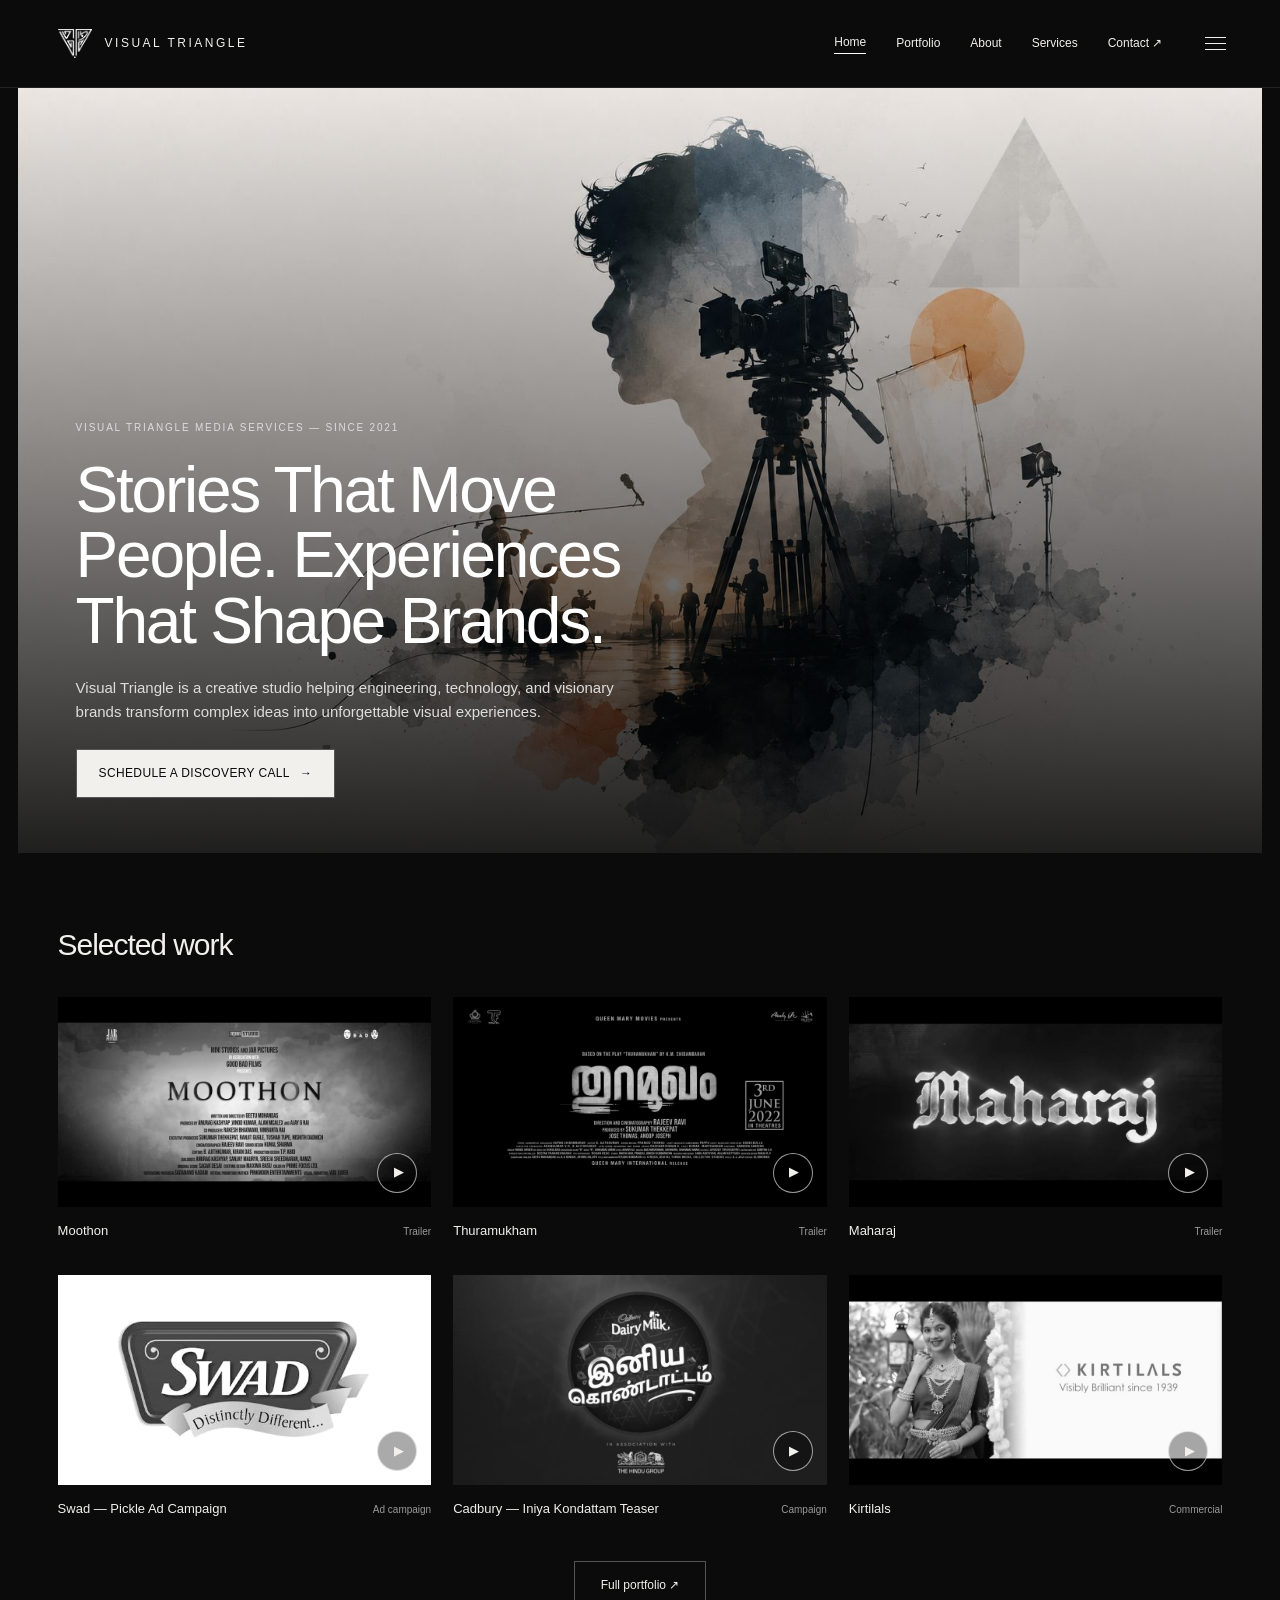
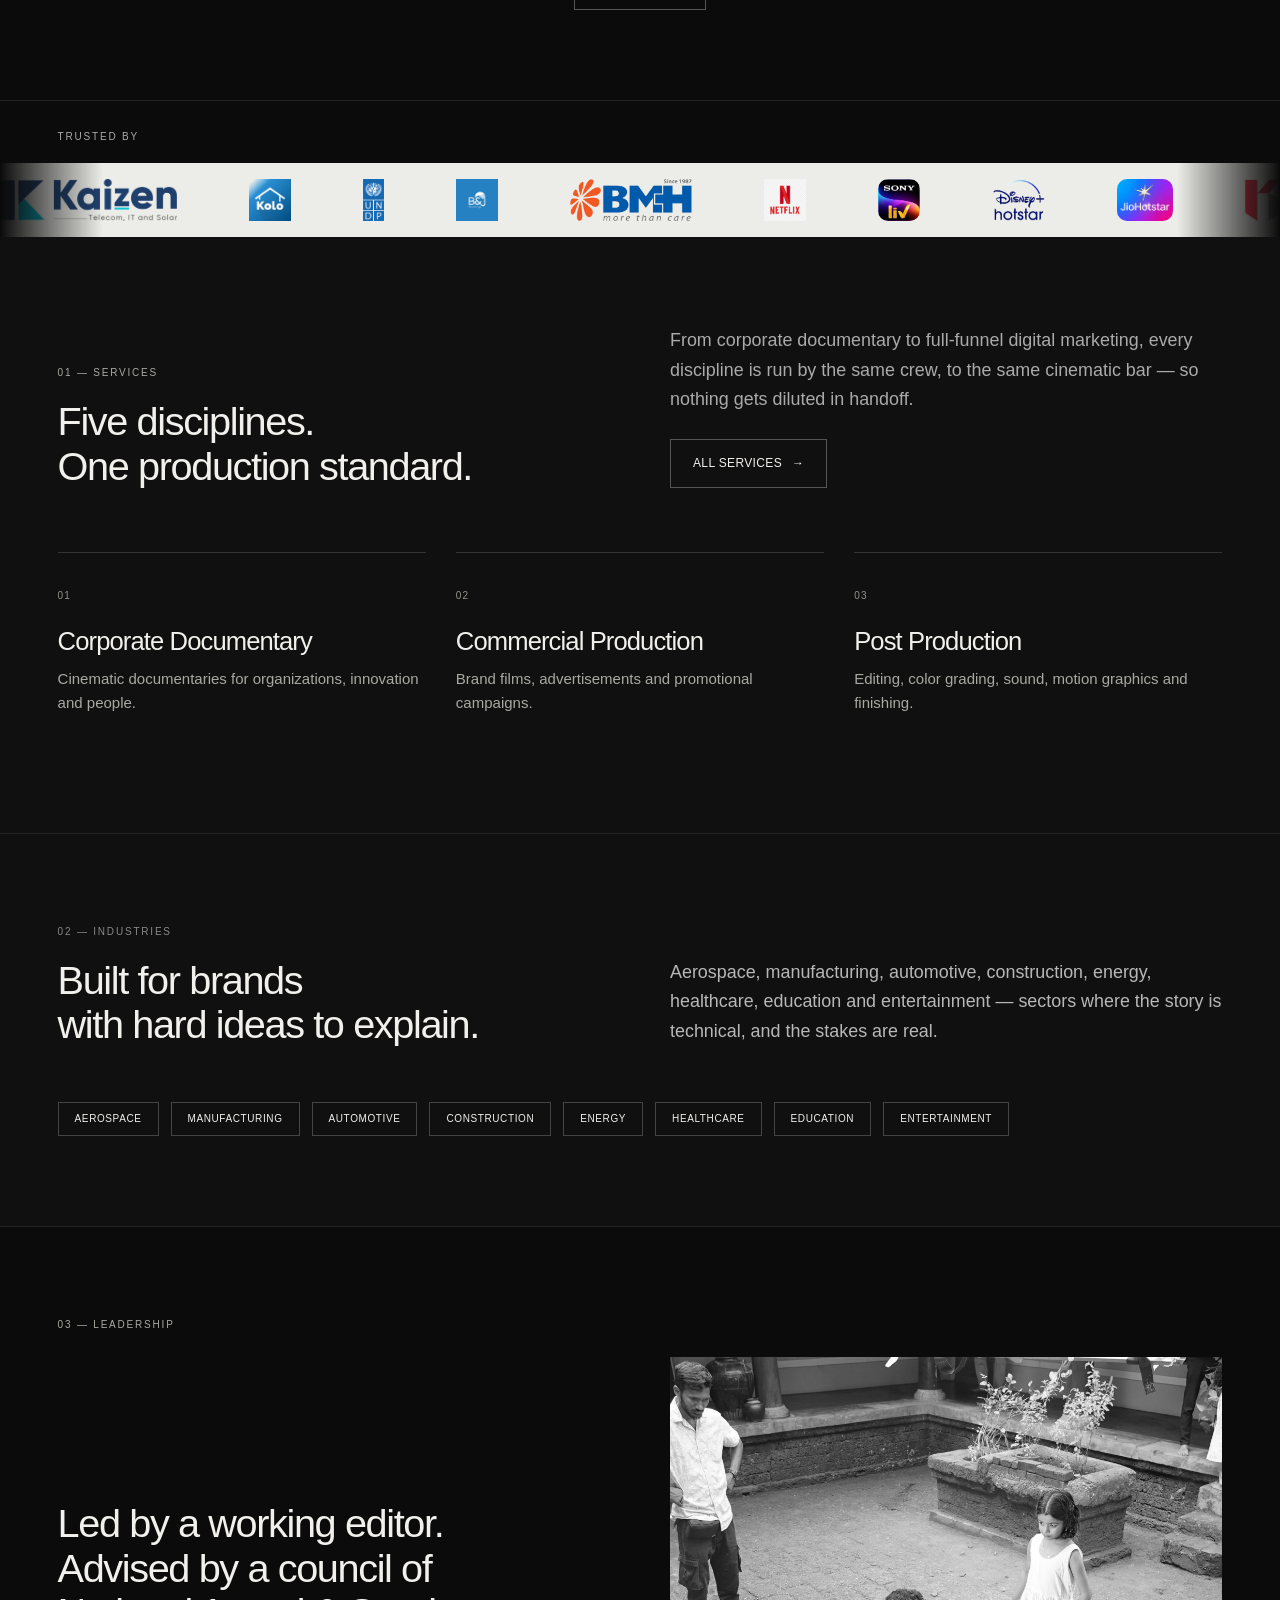
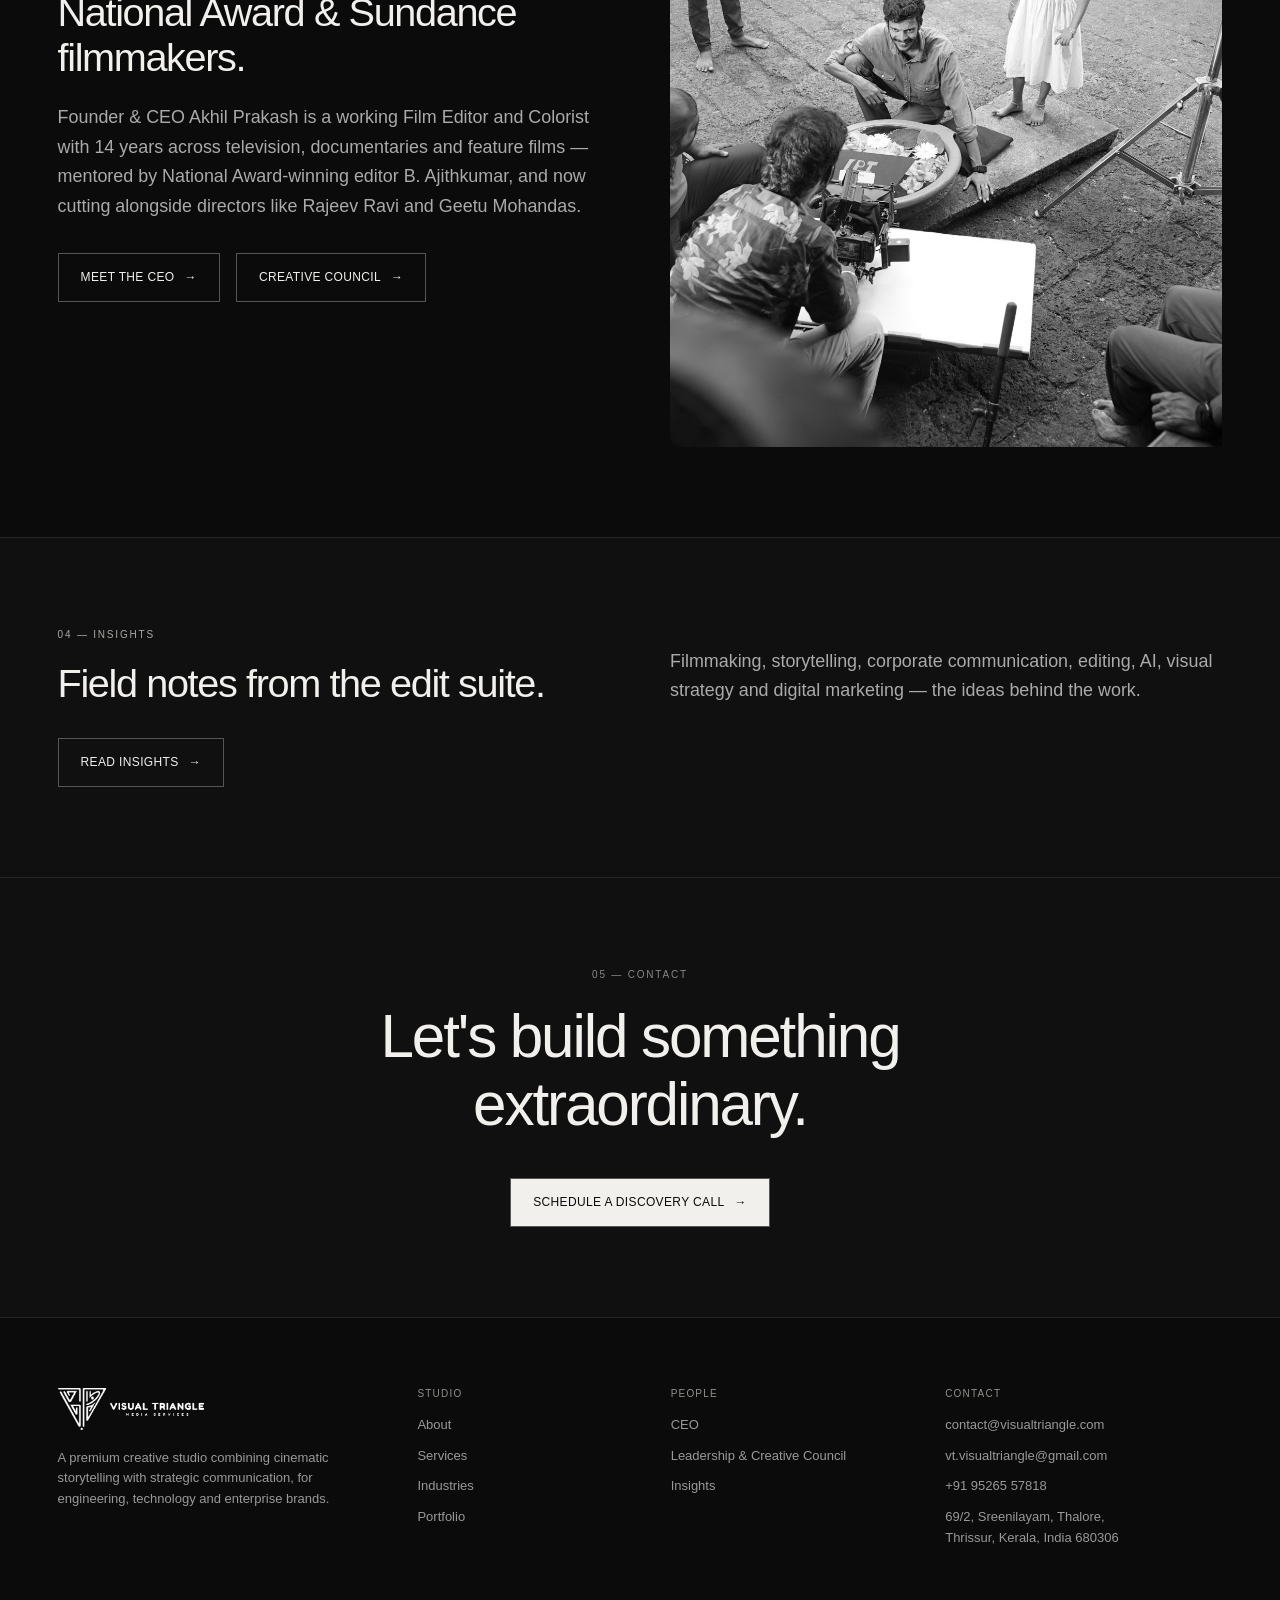
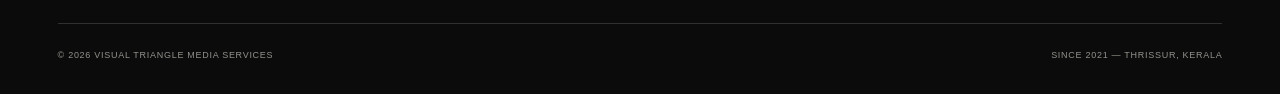
==== commit 7b89425f: "Use film title and brand cards on home and portfolio; fix portrait reel covers" ====
--- a/index.html
+++ b/index.html
@@ -20,7 +20,7 @@
 <a class="btn btn-solid" href="/contact">Schedule a Discovery Call <span class="btn-arrow">→</span></a>
 </div>
 </div>
-</header><section class="section home-featured" id="selected-work"><div class="section-heading"><h2>Selected work</h2></div><div class="grid"><article><button aria-label="Play Moothon" class="film" data-title="Moothon" data-video="/assets/portfolio/videos/moothon_trailer.mp4"><img alt="Moothon film still" class="mono-media" loading="lazy" src="/assets/portfolio/video_posters/moothon_trailer.jpg"/><span class="play">▶</span></button><div class="caption"><h3>Moothon</h3><span>Trailer</span></div></article><article><button aria-label="Play Thuramukham" class="film" data-title="Thuramukham" data-video="/assets/portfolio/videos/thuramukham_trailer.mp4"><img alt="Thuramukham film still" class="mono-media" loading="lazy" src="/assets/portfolio/video_posters/thuramukham_trailer.jpg"/><span class="play">▶</span></button><div class="caption"><h3>Thuramukham</h3><span>Trailer</span></div></article><article><button aria-label="Play Maharaj" class="film" data-title="Maharaj" data-video="/assets/portfolio/videos/maharaj_trailer.mp4"><img alt="Maharaj film still" class="mono-media" loading="lazy" src="/assets/portfolio/video_posters/maharaj_trailer.jpg"/><span class="play">▶</span></button><div class="caption"><h3>Maharaj</h3><span>Trailer</span></div></article><article><button aria-label="Play Swad — Pickle Ad Campaign" class="film" data-title="Swad — Pickle Ad Campaign" data-video="/assets/portfolio/videos/swad_pickle_ad.mp4"><img alt="Swad — Pickle Ad Campaign film still" class="mono-media" loading="lazy" src="/assets/portfolio/video_posters/swad_pickle_ad.jpg"/><span class="play">▶</span></button><div class="caption"><h3>Swad — Pickle Ad Campaign</h3><span>Ad campaign</span></div></article><article><button aria-label="Play Cadbury — Iniya Kondattam Teaser" class="film" data-title="Cadbury — Iniya Kondattam Teaser" data-video="/assets/portfolio/videos/cadbury_teaser.mp4"><img alt="Cadbury — Iniya Kondattam Teaser film still" class="mono-media" loading="lazy" src="/assets/portfolio/video_posters/cadbury_teaser.jpg"/><span class="play">▶</span></button><div class="caption"><h3>Cadbury — Iniya Kondattam Teaser</h3><span>Campaign</span></div></article><article><button aria-label="Play Kirtilals" class="film" data-title="Kirtilals" data-video="/assets/portfolio/videos/kirtilas_30sec.mp4"><img alt="Kirtilals film still" class="mono-media" loading="lazy" src="/assets/portfolio/video_posters/kirtilas_30sec.jpg"/><span class="play">▶</span></button><div class="caption"><h3>Kirtilals</h3><span>Commercial</span></div></article></div><div class="portfolio-link-bottom"><a class="text-link" href="/portfolio">Full portfolio ↗</a></div></section>
+</header><section class="section home-featured" id="selected-work"><div class="section-heading"><h2>Selected work</h2></div><div class="grid"><article><button aria-label="Play Moothon" class="film" data-title="Moothon" data-video="/assets/portfolio/videos/moothon_trailer.mp4"><img alt="Moothon title or brand card" class="mono-media" loading="lazy" src="/assets/portfolio/video_posters/moothon_trailer-endcard.jpg"/><span class="play">▶</span></button><div class="caption"><h3>Moothon</h3><span>Trailer</span></div></article><article><button aria-label="Play Thuramukham" class="film" data-title="Thuramukham" data-video="/assets/portfolio/videos/thuramukham_trailer.mp4"><img alt="Thuramukham title or brand card" class="mono-media" loading="lazy" src="/assets/portfolio/video_posters/thuramukham_trailer-endcard.jpg"/><span class="play">▶</span></button><div class="caption"><h3>Thuramukham</h3><span>Trailer</span></div></article><article><button aria-label="Play Maharaj" class="film" data-title="Maharaj" data-video="/assets/portfolio/videos/maharaj_trailer.mp4"><img alt="Maharaj title or brand card" class="mono-media" loading="lazy" src="/assets/portfolio/video_posters/maharaj_trailer-endcard.jpg"/><span class="play">▶</span></button><div class="caption"><h3>Maharaj</h3><span>Trailer</span></div></article><article><button aria-label="Play Swad — Pickle Ad Campaign" class="film brand-logo-preview" data-title="Swad — Pickle Ad Campaign" data-video="/assets/portfolio/videos/swad_pickle_ad.mp4"><img alt="Swad — Pickle Ad Campaign title or brand card" class="mono-media" loading="lazy" src="/assets/clients/swad.png"/><span class="play">▶</span></button><div class="caption"><h3>Swad — Pickle Ad Campaign</h3><span>Ad campaign</span></div></article><article><button aria-label="Play Cadbury — Iniya Kondattam Teaser" class="film" data-title="Cadbury — Iniya Kondattam Teaser" data-video="/assets/portfolio/videos/cadbury_teaser.mp4"><img alt="Cadbury — Iniya Kondattam Teaser title or brand card" class="mono-media" loading="lazy" src="/assets/portfolio/video_posters/cadbury_teaser-endcard.jpg"/><span class="play">▶</span></button><div class="caption"><h3>Cadbury — Iniya Kondattam Teaser</h3><span>Campaign</span></div></article><article><button aria-label="Play Kirtilals" class="film" data-title="Kirtilals" data-video="/assets/portfolio/videos/kirtilas_30sec.mp4"><img alt="Kirtilals title or brand card" class="mono-media" loading="lazy" src="/assets/portfolio/video_posters/kirtilas_30sec-endcard.jpg"/><span class="play">▶</span></button><div class="caption"><h3>Kirtilals</h3><span>Commercial</span></div></article></div><div class="portfolio-link-bottom"><a class="text-link" href="/portfolio">Full portfolio ↗</a></div></section>
 <section class="section logo-section" style="">
 <div class="wrap">
 <p class="eyebrow reveal">Trusted By</p>
--- a/redesign.css
+++ b/redesign.css
@@ -37,3 +37,20 @@
 .page-contact .contact-detail-link{border:0;text-decoration:none;padding-bottom:0}
 .page-contact .contact-detail-link::after{display:none}
 @media(max-width:600px){.new-header nav>a{display:none!important}.new-header nav>a:nth-child(1),.new-header nav>a:nth-child(2){display:inline-block!important}.new-header nav{gap:13px}.new-brand{letter-spacing:1px;font-size:9px}.logo-section .marquee{padding:12px 0}.logo-section .marquee img{height:36px}}
+
+/* Explicit image covers display reliably before a portfolio video is played. */
+.page-portfolio .video-cover{position:absolute;inset:0;z-index:3;width:100%;height:100%;padding:0;display:block;overflow:hidden;background:#080808;cursor:pointer}
+.page-portfolio .video-cover[hidden],.page-portfolio .video-load-error[hidden]{display:none}
+.page-portfolio .video-cover img{display:block;width:100%;height:100%;object-fit:contain}
+.page-portfolio .video-cover-play{position:absolute;left:50%;top:50%;transform:translate(-50%,-50%);display:grid;place-items:center;width:54px;height:54px;padding-left:3px;border:1px solid #fffc;border-radius:50%;background:#0007;color:#fff;font-size:17px;transition:background .2s}
+.page-portfolio .video-cover:hover .video-cover-play{background:#000b}
+.page-portfolio .video-cover:focus-visible{outline:2px solid #fff;outline-offset:-4px}
+.page-portfolio .video-badge{z-index:4;pointer-events:none}
+.page-portfolio .video-load-error{position:absolute;bottom:12px;left:12px;right:12px;z-index:5;padding:8px 10px;background:#111e;color:#fff;font-size:12px;pointer-events:none}
+
+/* Native portrait artwork avoids landscape padding; title cards keep all lettering visible. */
+.home-featured .film img{position:absolute;inset:0;display:block;width:100%;height:100%;object-fit:contain}
+.page-portfolio .portrait-video video{object-fit:contain}
+.page-portfolio .video-cover-play,.film .play{inset:auto 14px 14px auto;left:auto;top:auto;transform:none;width:40px;height:40px;font-size:13px}
+.brand-logo-preview,.page-portfolio .brand-logo-preview .video-cover{background:#fff}
+.home-featured .brand-logo-preview img,.page-portfolio .brand-logo-preview .video-cover img{object-fit:contain;padding:12%;box-sizing:border-box}
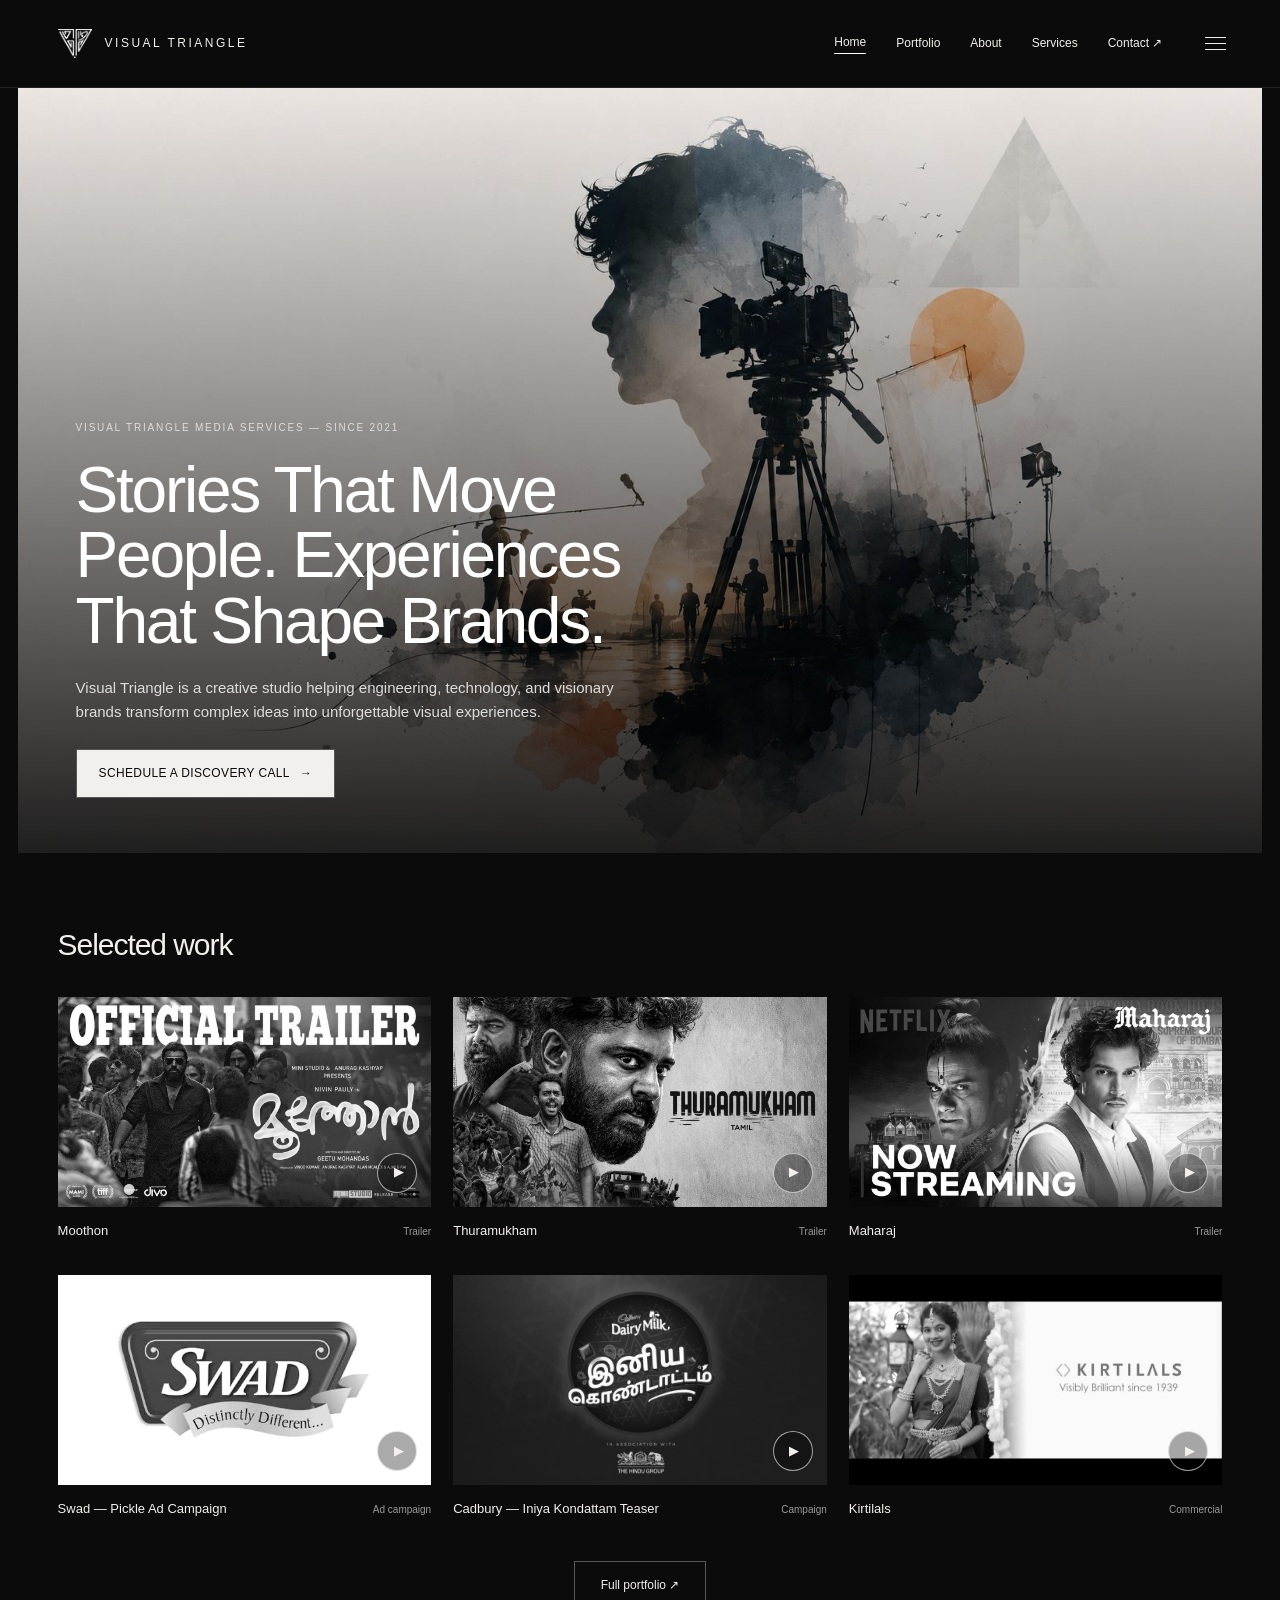
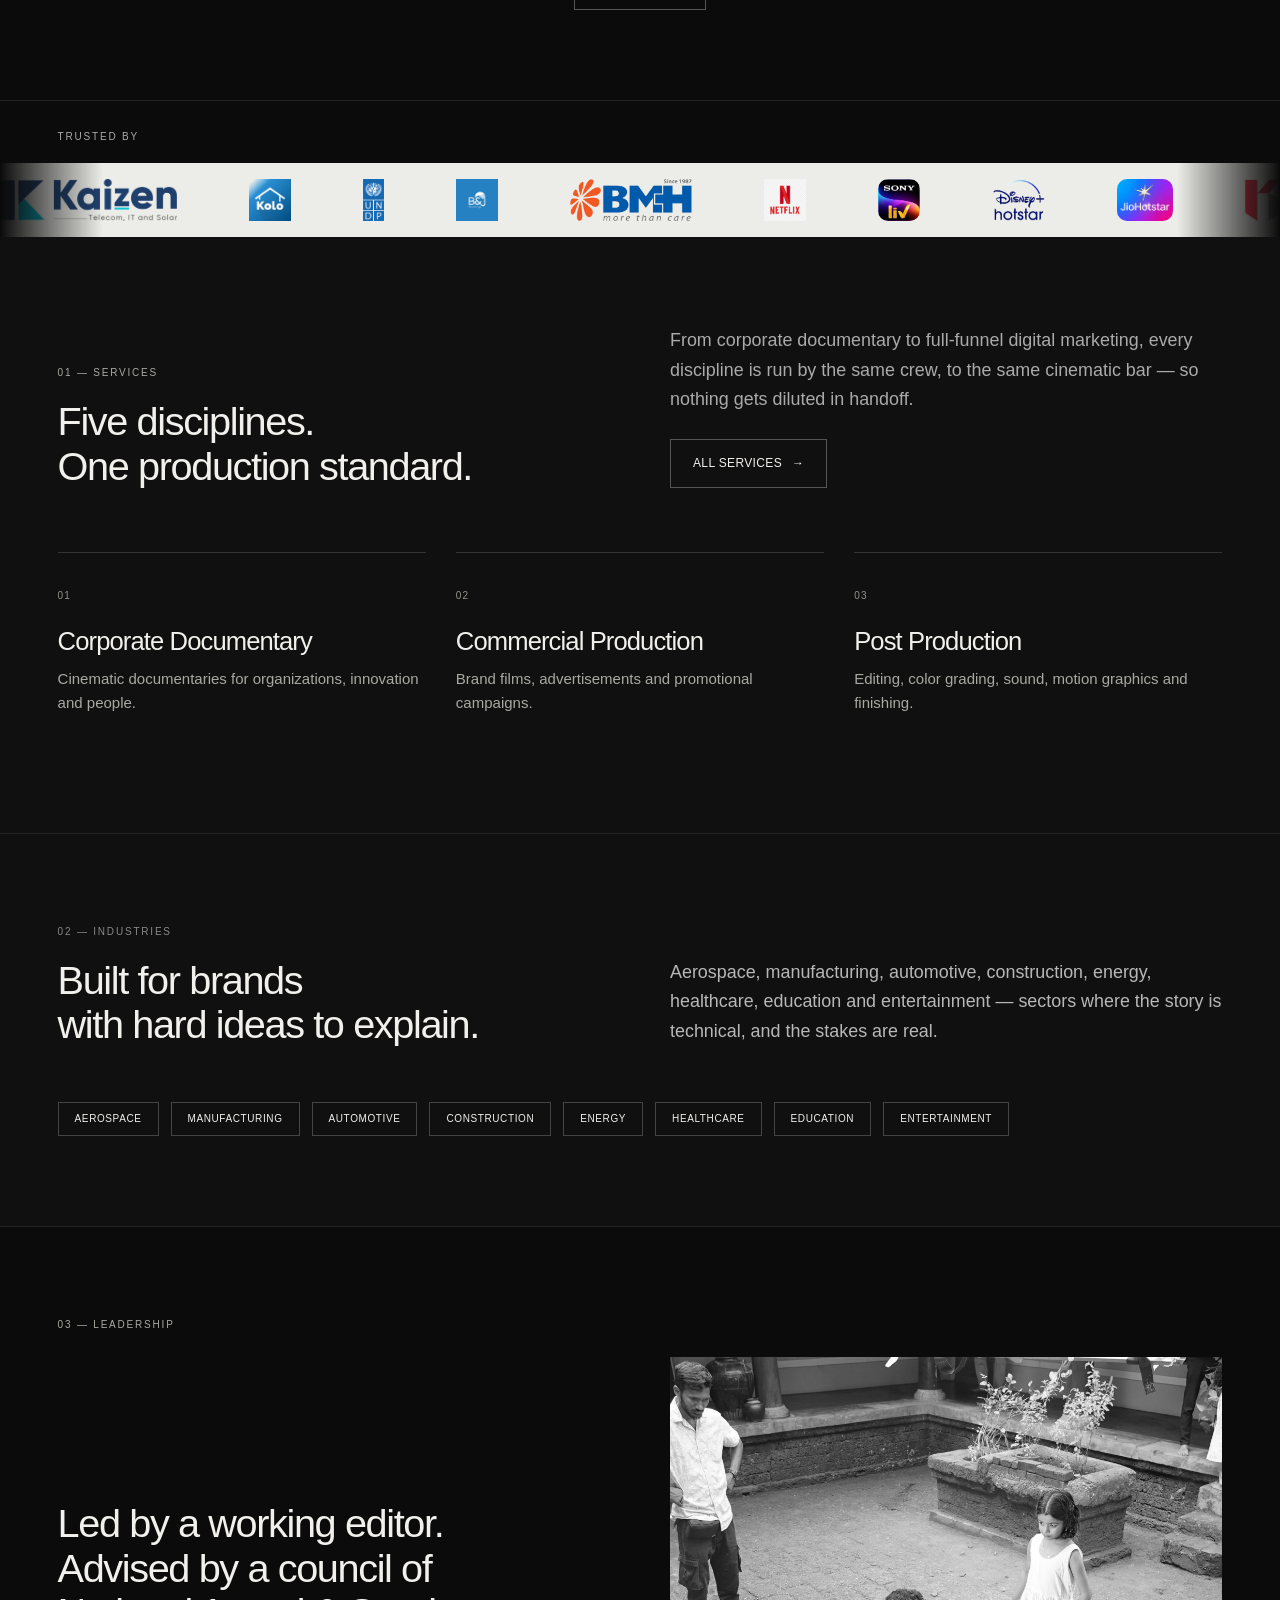
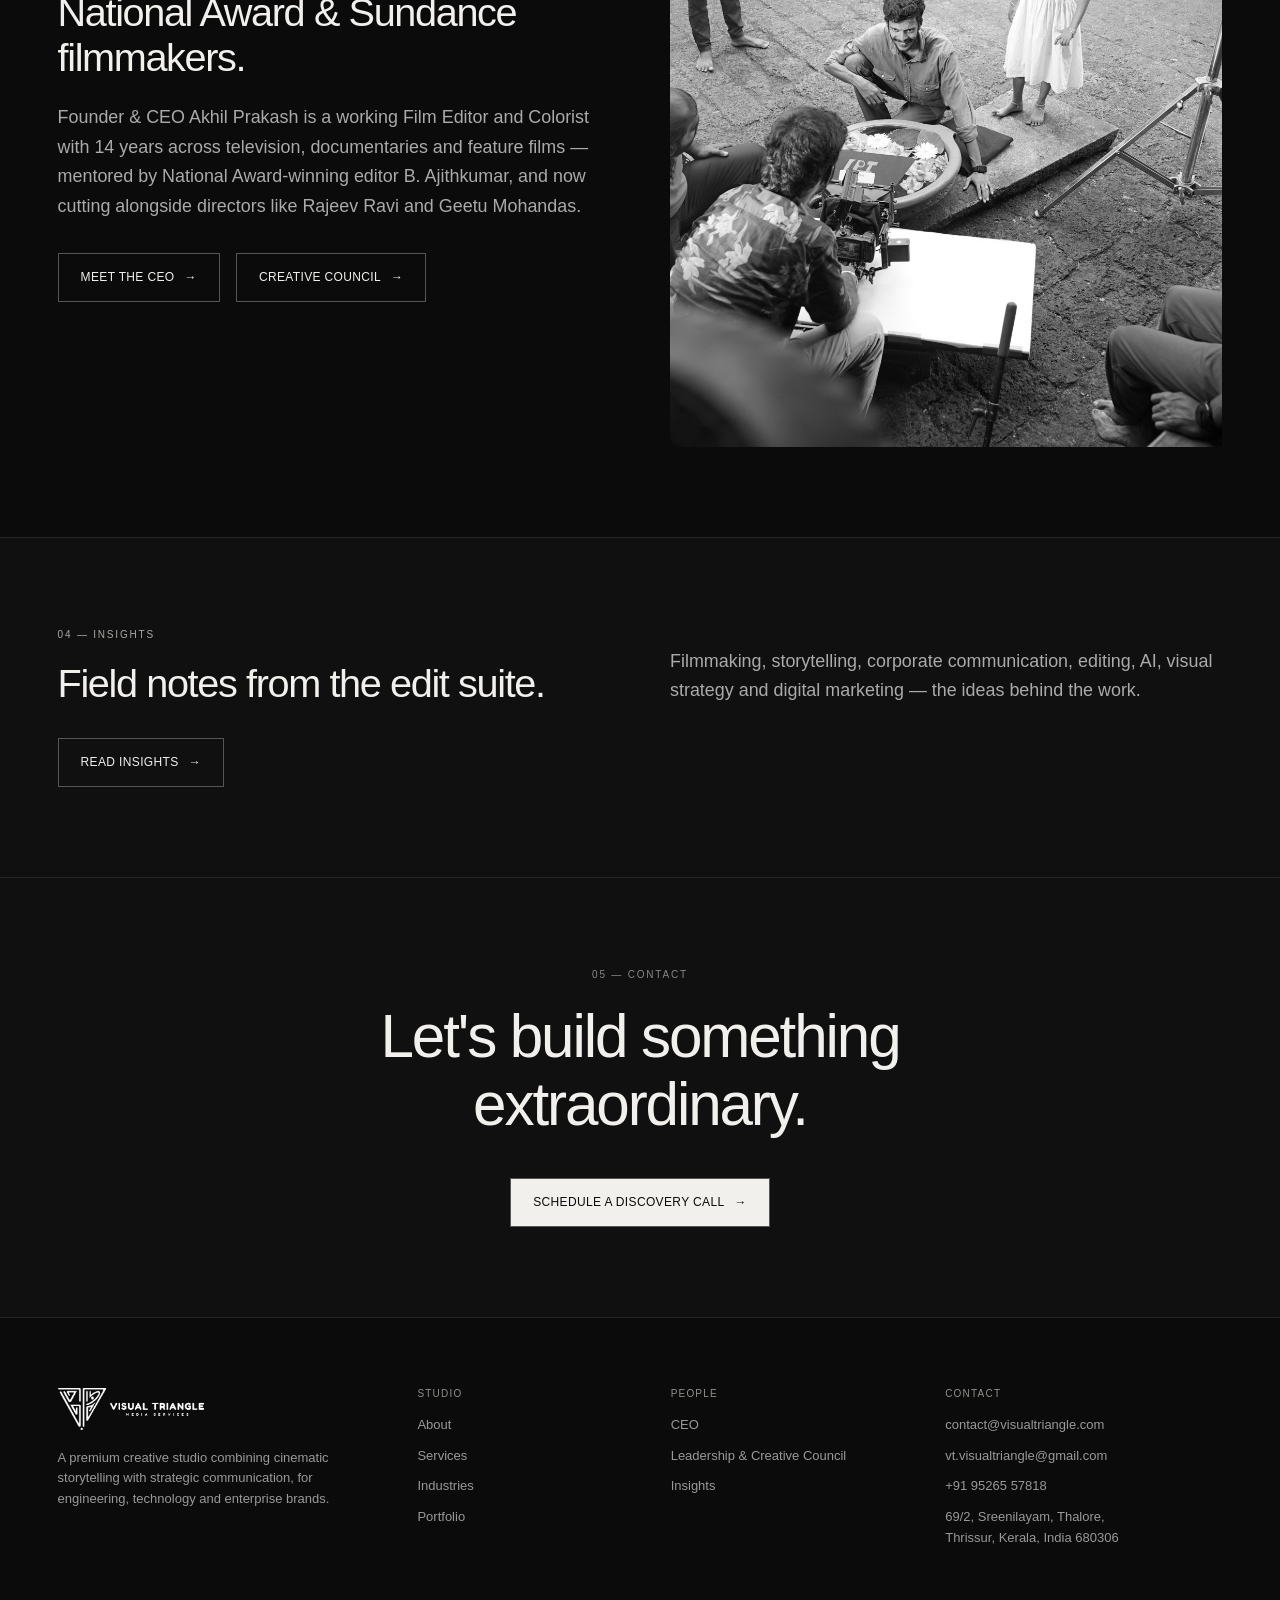
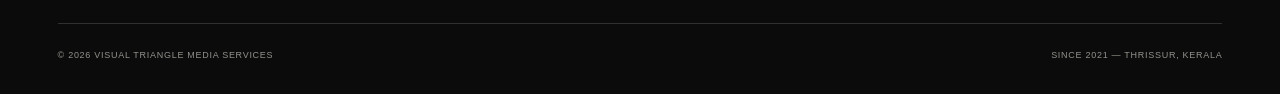
==== commit 7357e361: "Use the portfolio film posters in homepage Selected Work" ====
--- a/index.html
+++ b/index.html
@@ -20,7 +20,7 @@
 <a class="btn btn-solid" href="/contact">Schedule a Discovery Call <span class="btn-arrow">→</span></a>
 </div>
 </div>
-</header><section class="section home-featured" id="selected-work"><div class="section-heading"><h2>Selected work</h2></div><div class="grid"><article><button aria-label="Play Moothon" class="film" data-title="Moothon" data-video="/assets/portfolio/videos/moothon_trailer.mp4"><img alt="Moothon title or brand card" class="mono-media" loading="lazy" src="/assets/portfolio/video_posters/moothon_trailer-endcard.jpg"/><span class="play">▶</span></button><div class="caption"><h3>Moothon</h3><span>Trailer</span></div></article><article><button aria-label="Play Thuramukham" class="film" data-title="Thuramukham" data-video="/assets/portfolio/videos/thuramukham_trailer.mp4"><img alt="Thuramukham title or brand card" class="mono-media" loading="lazy" src="/assets/portfolio/video_posters/thuramukham_trailer-endcard.jpg"/><span class="play">▶</span></button><div class="caption"><h3>Thuramukham</h3><span>Trailer</span></div></article><article><button aria-label="Play Maharaj" class="film" data-title="Maharaj" data-video="/assets/portfolio/videos/maharaj_trailer.mp4"><img alt="Maharaj title or brand card" class="mono-media" loading="lazy" src="/assets/portfolio/video_posters/maharaj_trailer-endcard.jpg"/><span class="play">▶</span></button><div class="caption"><h3>Maharaj</h3><span>Trailer</span></div></article><article><button aria-label="Play Swad — Pickle Ad Campaign" class="film brand-logo-preview" data-title="Swad — Pickle Ad Campaign" data-video="/assets/portfolio/videos/swad_pickle_ad.mp4"><img alt="Swad — Pickle Ad Campaign title or brand card" class="mono-media" loading="lazy" src="/assets/clients/swad.png"/><span class="play">▶</span></button><div class="caption"><h3>Swad — Pickle Ad Campaign</h3><span>Ad campaign</span></div></article><article><button aria-label="Play Cadbury — Iniya Kondattam Teaser" class="film" data-title="Cadbury — Iniya Kondattam Teaser" data-video="/assets/portfolio/videos/cadbury_teaser.mp4"><img alt="Cadbury — Iniya Kondattam Teaser title or brand card" class="mono-media" loading="lazy" src="/assets/portfolio/video_posters/cadbury_teaser-endcard.jpg"/><span class="play">▶</span></button><div class="caption"><h3>Cadbury — Iniya Kondattam Teaser</h3><span>Campaign</span></div></article><article><button aria-label="Play Kirtilals" class="film" data-title="Kirtilals" data-video="/assets/portfolio/videos/kirtilas_30sec.mp4"><img alt="Kirtilals title or brand card" class="mono-media" loading="lazy" src="/assets/portfolio/video_posters/kirtilas_30sec-endcard.jpg"/><span class="play">▶</span></button><div class="caption"><h3>Kirtilals</h3><span>Commercial</span></div></article></div><div class="portfolio-link-bottom"><a class="text-link" href="/portfolio">Full portfolio ↗</a></div></section>
+</header><section class="section home-featured" id="selected-work"><div class="section-heading"><h2>Selected work</h2></div><div class="grid"><article><button aria-label="Play Moothon" class="film" data-title="Moothon" data-video="/assets/portfolio/videos/moothon_trailer.mp4"><img alt="Moothon film poster" class="mono-media" loading="lazy" src="/assets/portfolio/video_posters/moothon_trailer-poster.webp"/><span class="play">▶</span></button><div class="caption"><h3>Moothon</h3><span>Trailer</span></div></article><article><button aria-label="Play Thuramukham" class="film" data-title="Thuramukham" data-video="/assets/portfolio/videos/thuramukham_trailer.mp4"><img alt="Thuramukham film poster" class="mono-media" loading="lazy" src="/assets/portfolio/video_posters/thuramukham_trailer-poster.webp"/><span class="play">▶</span></button><div class="caption"><h3>Thuramukham</h3><span>Trailer</span></div></article><article><button aria-label="Play Maharaj" class="film" data-title="Maharaj" data-video="/assets/portfolio/videos/maharaj_trailer.mp4"><img alt="Maharaj film poster" class="mono-media" loading="lazy" src="/assets/portfolio/video_posters/maharaj_trailer-poster.webp"/><span class="play">▶</span></button><div class="caption"><h3>Maharaj</h3><span>Trailer</span></div></article><article><button aria-label="Play Swad — Pickle Ad Campaign" class="film brand-logo-preview" data-title="Swad — Pickle Ad Campaign" data-video="/assets/portfolio/videos/swad_pickle_ad.mp4"><img alt="Swad — Pickle Ad Campaign title or brand card" class="mono-media" loading="lazy" src="/assets/clients/swad.png"/><span class="play">▶</span></button><div class="caption"><h3>Swad — Pickle Ad Campaign</h3><span>Ad campaign</span></div></article><article><button aria-label="Play Cadbury — Iniya Kondattam Teaser" class="film" data-title="Cadbury — Iniya Kondattam Teaser" data-video="/assets/portfolio/videos/cadbury_teaser.mp4"><img alt="Cadbury — Iniya Kondattam Teaser title or brand card" class="mono-media" loading="lazy" src="/assets/portfolio/video_posters/cadbury_teaser-endcard.jpg"/><span class="play">▶</span></button><div class="caption"><h3>Cadbury — Iniya Kondattam Teaser</h3><span>Campaign</span></div></article><article><button aria-label="Play Kirtilals" class="film" data-title="Kirtilals" data-video="/assets/portfolio/videos/kirtilas_30sec.mp4"><img alt="Kirtilals title or brand card" class="mono-media" loading="lazy" src="/assets/portfolio/video_posters/kirtilas_30sec-endcard.jpg"/><span class="play">▶</span></button><div class="caption"><h3>Kirtilals</h3><span>Commercial</span></div></article></div><div class="portfolio-link-bottom"><a class="text-link" href="/portfolio">Full portfolio ↗</a></div></section>
 <section class="section logo-section" style="">
 <div class="wrap">
 <p class="eyebrow reveal">Trusted By</p>
